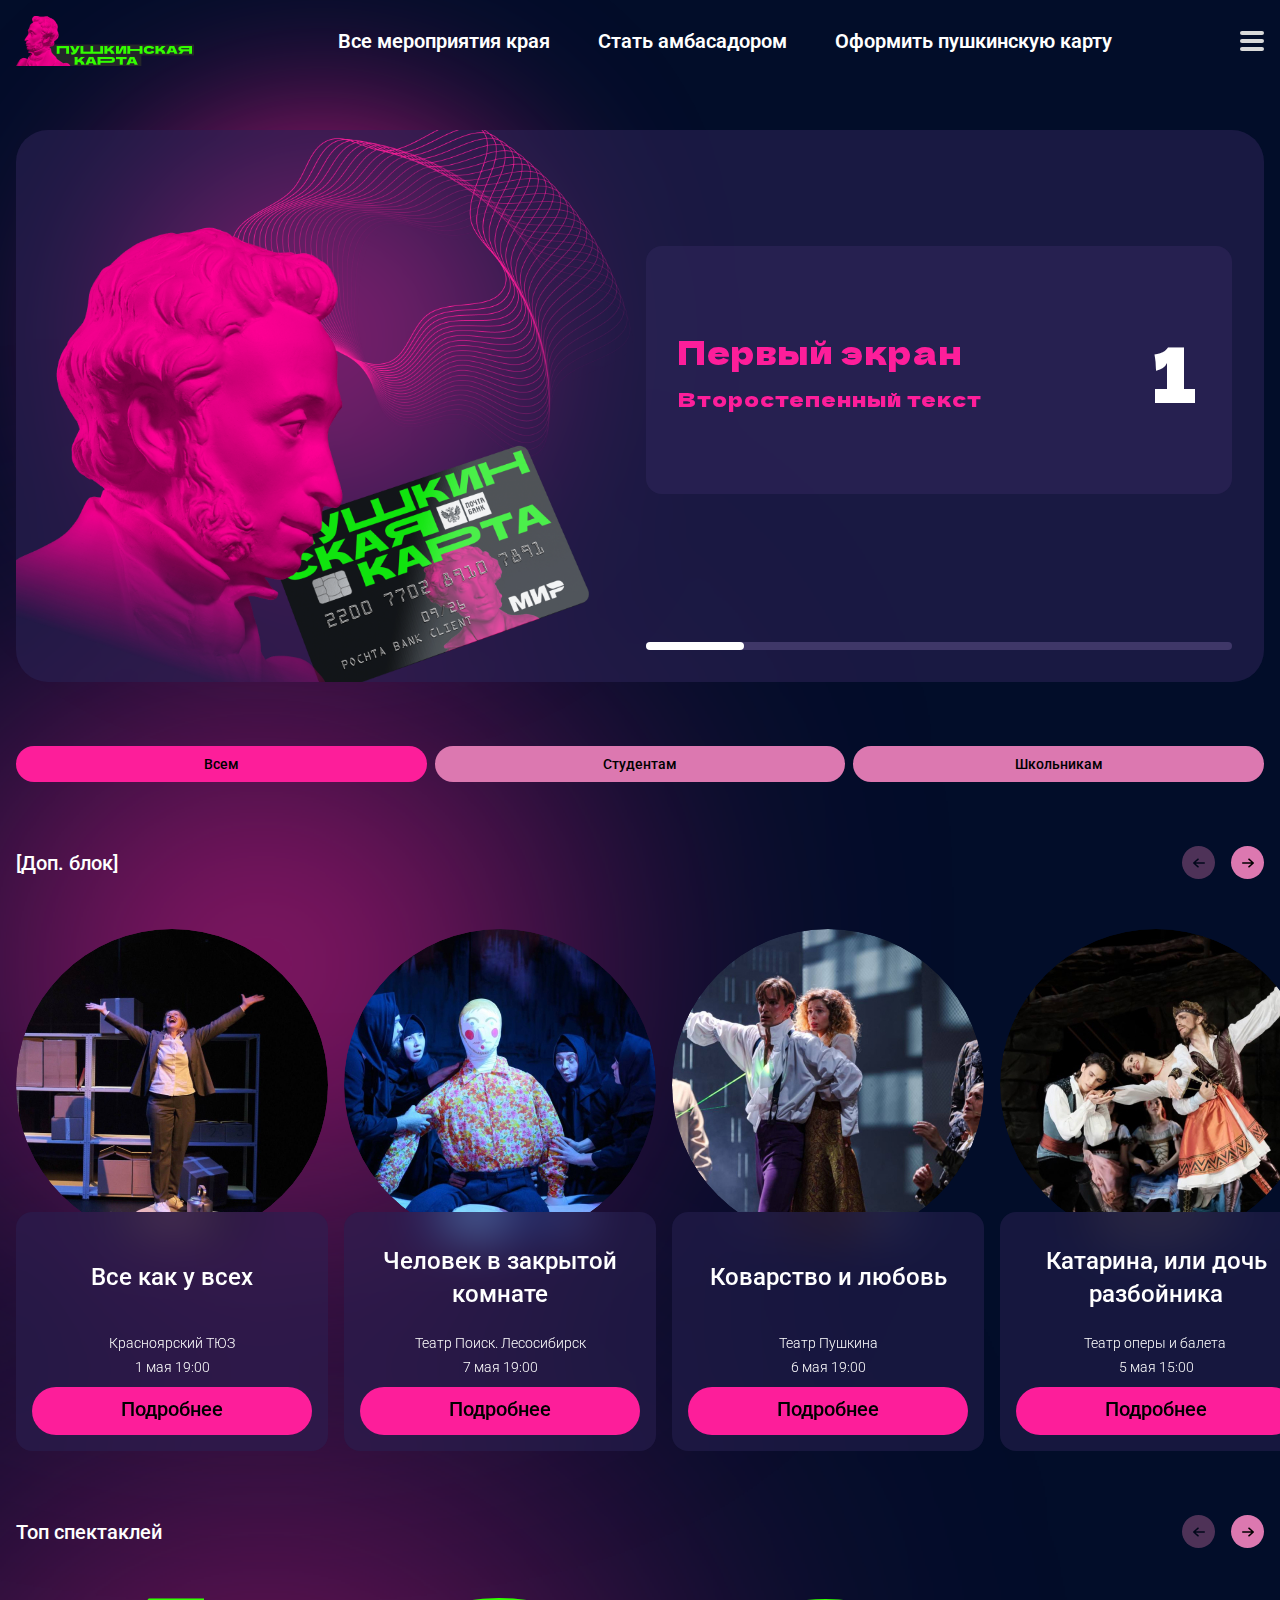
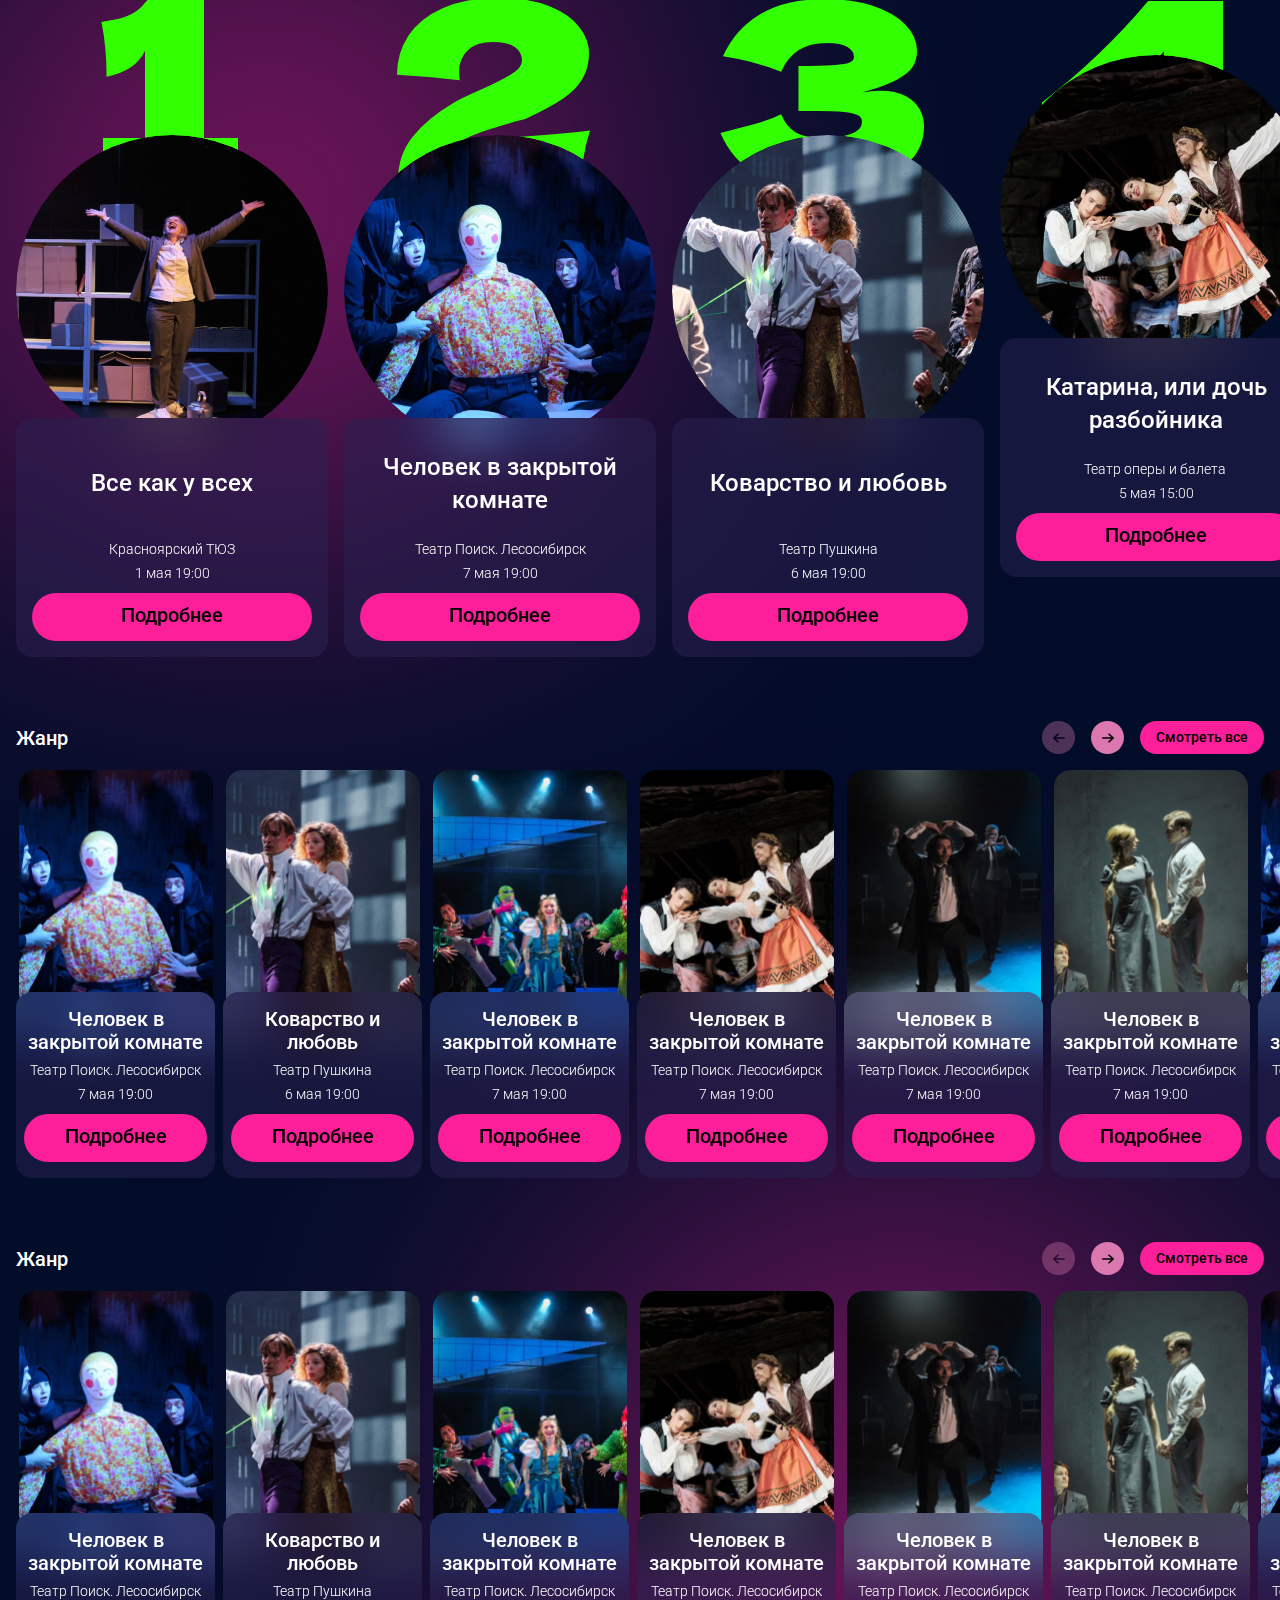
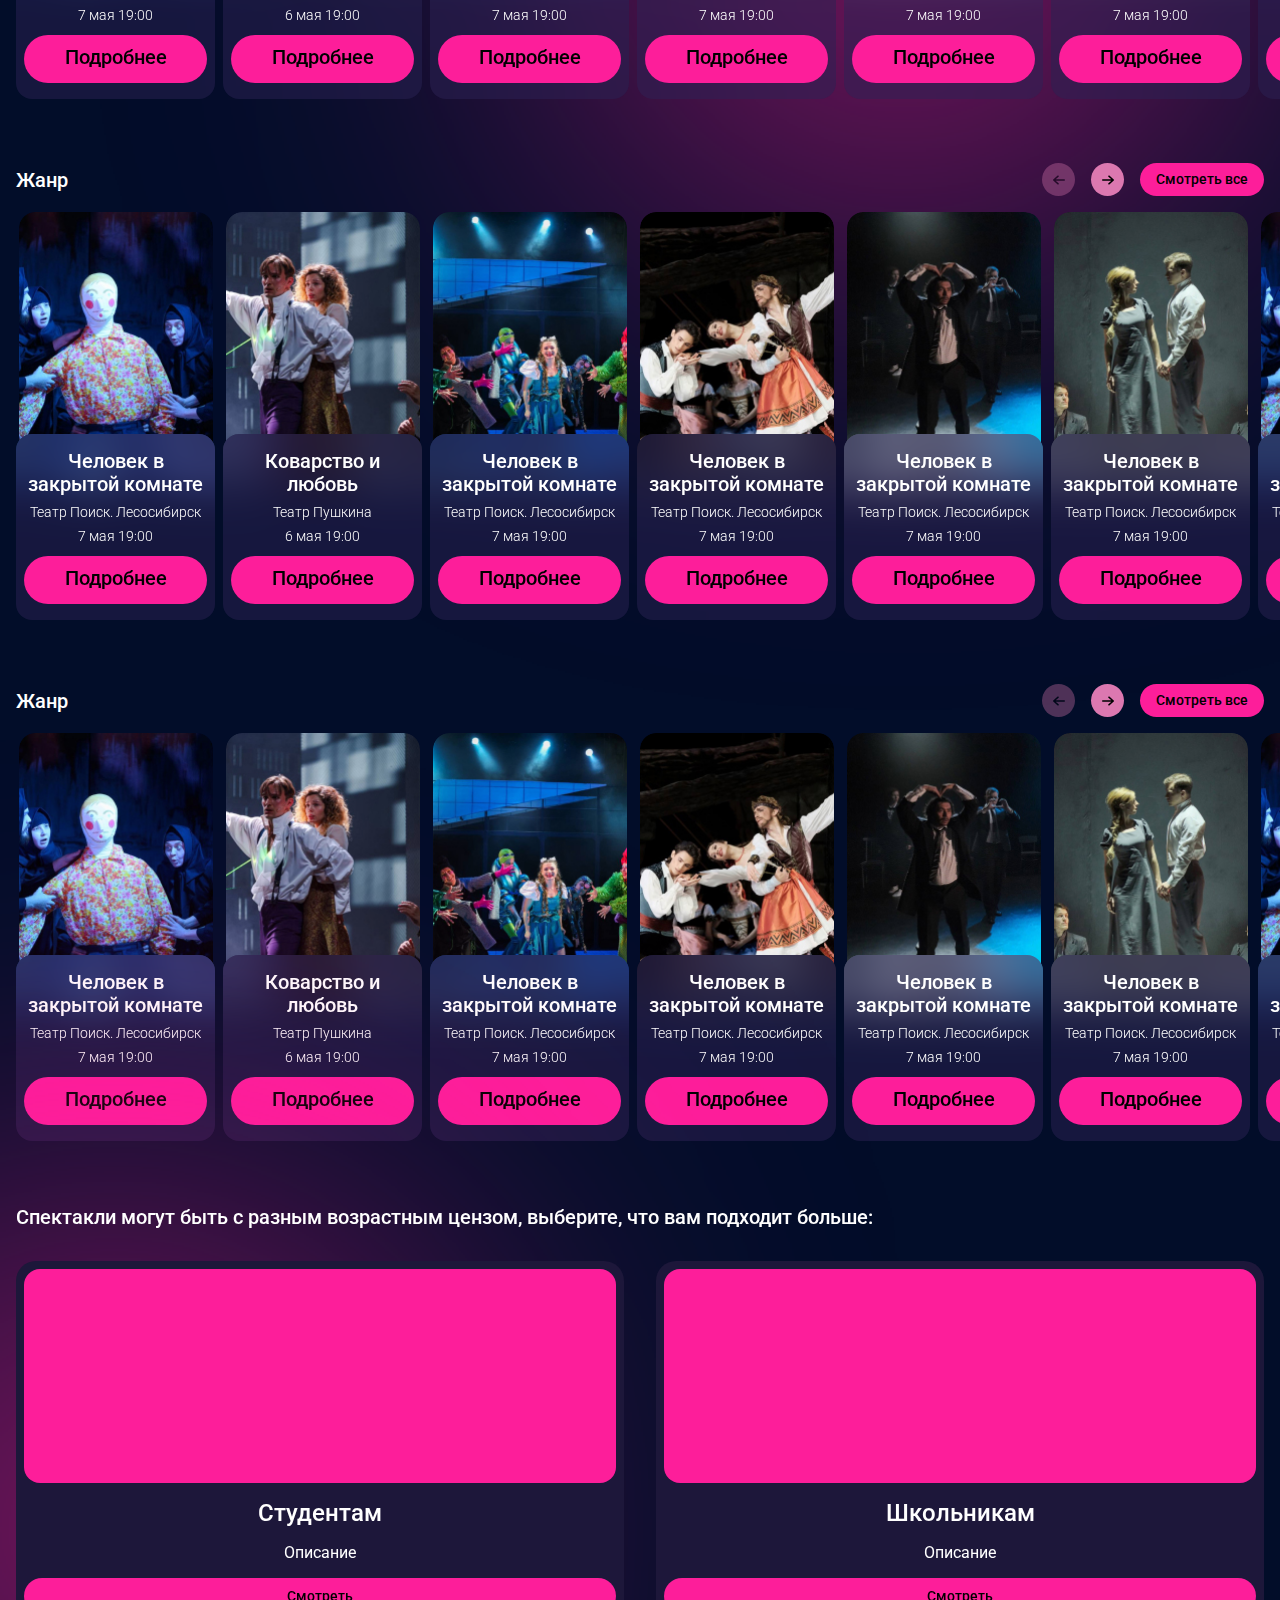
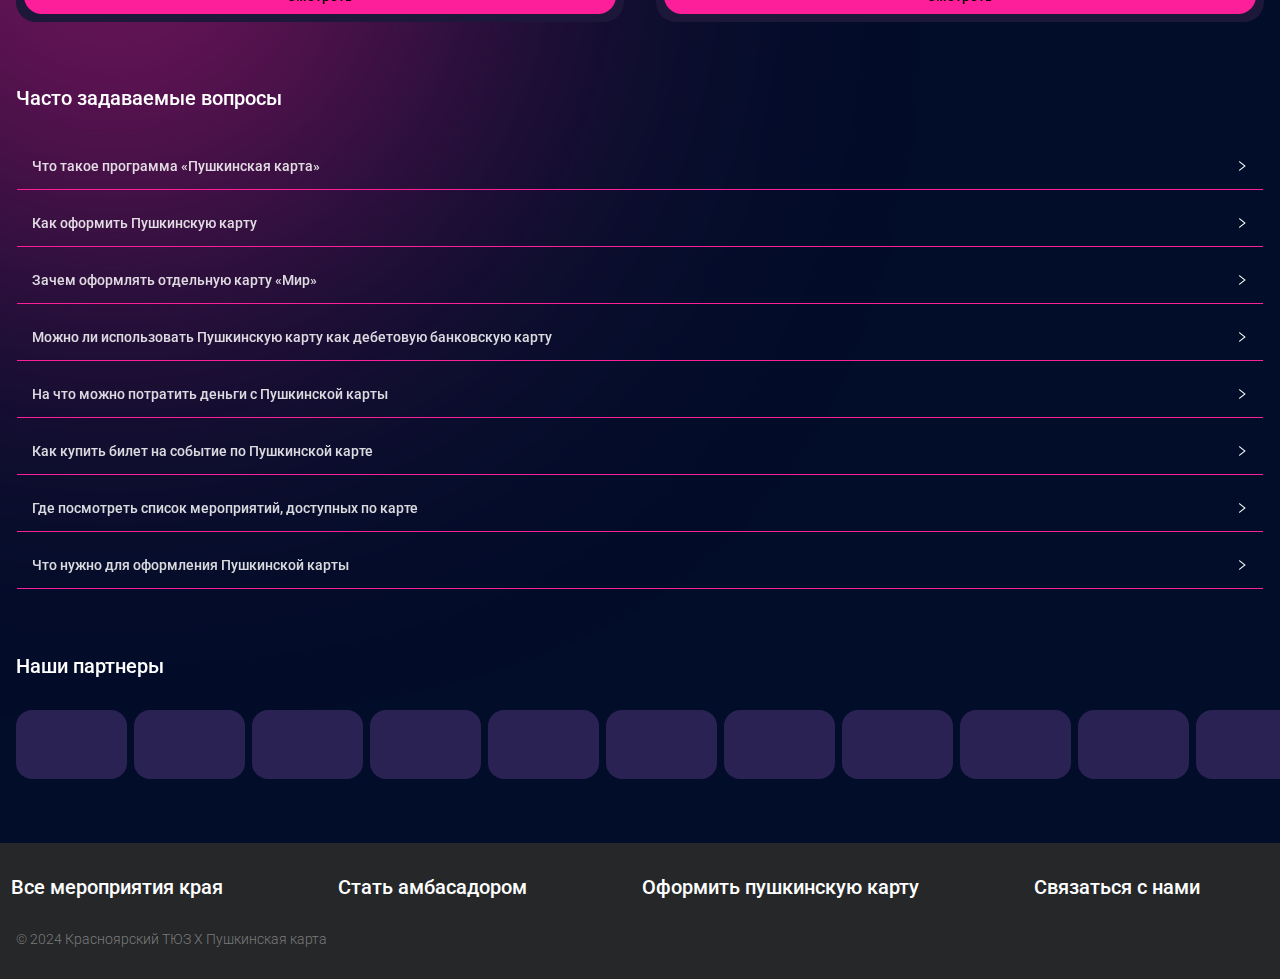
==== index.html @ 1a467452 "Initial commit" ====
<!DOCTYPE html>
<html lang="ru">
	<head>
		<meta http-equiv="Content-Type" content="text/html; charset=utf-8">

		<!-- Adapting the page for mobile devices -->
		<meta name="viewport" content="width=device-width, initial-scale=1, maximum-scale=1">

		<!-- Prohibition of phone number recognition -->
		<meta name="format-detection" content="telephone=no">
		<meta name="SKYPE_TOOLBAR" content ="SKYPE_TOOLBAR_PARSER_COMPATIBLE">

		<!-- Page title -->
		<title>Заголовок страницы</title>

		<!-- Meta description -->
		<meta name="description" content="">

		<!-- Meta Keywords -->
		<meta name="keywords" content="">

		<!-- Changing the color of the mobile browser panel -->
		<meta name="msapplication-TileColor" content="#020D29">
		<meta name="theme-color" content="#020D29">

		<!-- Connecting fonts from Google -->
		<link rel="preconnect" href="https://fonts.googleapis.com">
		<link rel="preconnect" href="https://fonts.gstatic.com" crossorigin>
		<link href="https://fonts.googleapis.com/css2?family=Dela+Gothic+One&family=Roboto:ital,wght@0,100;0,300;0,400;0,500;0,700;0,900;1,100;1,300;1,400;1,500;1,700;1,900&display=swap" rel="stylesheet">

		<!-- Connecting style files -->
		<link rel="stylesheet" href="css/swiper-bundle.min.css" async>
		<link rel="stylesheet" href="css/swiper.css" async>
		<link rel="stylesheet" href="css/fancybox.css" async>
		<link rel="stylesheet" href="css/styles.css" async>

		<link rel="stylesheet" href="css/response_1899.css" media="print, (max-width: 1899px)" async>
		<link rel="stylesheet" href="css/response_1439.css" media="print, (max-width: 1439px)" async>
		<link rel="stylesheet" href="css/response_1279.css" media="print, (max-width: 1279px)" async>
		<link rel="stylesheet" href="css/response_1023.css" media="print, (max-width: 1023px)" async>
		<link rel="stylesheet" href="css/response_767.css" media="print, (max-width: 767px)" async>
	</head>

	<body>
		<div class="wrap">
			<div class="main">
				<header>
					<div class="cont row">
						<div class="logo">
							<img src="images/logo.png" alt="">
						</div>

						<nav class="menu row">
							<button class="close_btn">
								<img src="images/ic_close2.svg" alt="" loading="lazy">
							</button>

							<div class="logo">
								<img src="images/logo.png" alt="">
							</div>

							<div class="menu_item">
								<a href="/" class="btn">Все мероприятия края</a>
							</div>

							<div class="menu_item">
								<a href="/" class="btn">Стать амбасадором</a>
							</div>

							<div class="menu_item">
								<a href="/" class="btn">Оформить пушкинскую карту</a>
							</div>
						</nav>

						<button class="mob_menu_btn">
							<img src="images/ic_menu.svg" alt="" loading="lazy">
						</button>
					</div>
				</header>


				<section class="main_slider block">
					<div class="swiper">
						<div class="swiper-wrapper">
							<div class="swiper-slide">
								<div class="cont">
									<div class="data pink">
										<div class="info">
											<div>
												<div class="title">Первый экран</div>

												<div class="desc">Второстепенный текст</div>
											</div>

											<div class="number">1</div>
										</div>

										<img src="images/main_slider_img1.png" alt="" class="img" loading="lazy">
									</div>
								</div>
							</div>

							<div class="swiper-slide">
								<div class="cont">
									<div class="data green">
										<div class="info">
											<div>
												<div class="title">второй ЭКРАН СЛАЙДЕРА ПРО КАРТУ</div>

												<div class="desc">Второстепенный текст</div>
											</div>

											<div class="number">2</div>
										</div>

										<img src="images/main_slider_img2.png" alt="" class="img" loading="lazy">
									</div>
								</div>
							</div>

							<div class="swiper-slide">
								<div class="cont">
									<div class="data orange">
										<div class="info">
											<div>
												<div class="title">третий ЭКРАН СЛАЙДЕРА ПРО КАРТУ</div>

												<div class="desc">Второстепенный текст</div>
											</div>

											<div class="number">3</div>
										</div>

										<img src="images/main_slider_img3.png" alt="" class="img" loading="lazy">
									</div>
								</div>
							</div>

							<div class="swiper-slide">
								<div class="cont">
									<div class="data yellow">
										<div class="info">
											<div>
												<div class="title">третий ЭКРАН СЛАЙДЕРА ПРО КАРТУ</div>

												<div class="desc">Второстепенный текст</div>
											</div>

											<div class="number">4</div>
										</div>

										<img src="images/main_slider_img4.png" alt="" class="img" loading="lazy">
									</div>
								</div>
							</div>

							<div class="swiper-slide">
								<div class="cont">
									<div class="data pink">
										<div class="info">
											<div>
												<div class="title uppercase">стань амбасадором пушкинской карты</div>

												<div class="link">
													<a href="/">Стать амбасадором</a>
												</div>
											</div>

											<div class="number">5</div>
										</div>

										<img src="images/main_slider_img5.png" alt="" class="img" loading="lazy">
									</div>
								</div>
							</div>

							<div class="swiper-slide">
								<div class="cont">
									<div class="data green">
										<div class="info">
											<div>
												<div class="title">Красноярский ТЮЗ</div>

												<div class="desc">Разработка и поддержка этого сайта</div>
											</div>

											<div class="number">6</div>
										</div>

										<img src="images/main_slider_img6.png" alt="" class="img" loading="lazy">
									</div>
								</div>
							</div>
						</div>

						<div class="swiper-pagination"></div>
					</div>
				</section>


				<section class="tabs_block tabs_container">
					<div class="cont">
						<div class="tabs">
							<button data-content="#tab1" data-level="level1" class="btn active">Всем</button>

							<button data-content="#tab2" data-level="level1" class="btn">Студентам</button>

							<button data-content="#tab3" data-level="level1" class="btn">Школьникам</button>
						</div>


						<div class="tab_content level1 active" id="tab1">
							<div class="performances block">
								<div class="block_head pad_r">
									<div class="title">[Доп. блок]</div>
								</div>

								<div class="swiper">
									<div class="swiper-wrapper">
										<div class="swiper-slide">
											<div class="performance">
												<div class="thumb">
													<img src="images/performance_thumb1.jpg" alt="" loading="lazy">
												</div>

												<div class="info">
													<div class="name">Все как у всех</div>

													<div class="location">Красноярский ТЮЗ</div>

													<div class="date">1 мая 19:00</div>

													<a data-type="ajax" data-src="/performance_modal.html" class="btn modal_btn">Подробнее</a>
												</div>
											</div>
										</div>

										<div class="swiper-slide">
											<div class="performance">
												<div class="thumb">
													<img src="images/performance_thumb2.jpg" alt="" loading="lazy">
												</div>

												<div class="info">
													<div class="name">Человек в закрытой комнате</div>

													<div class="location">Театр Поиск. Лесосибирск</div>

													<div class="date">7 мая 19:00</div>

													<a data-type="ajax" data-src="/performance_modal.html" class="btn modal_btn">Подробнее</a>
												</div>
											</div>
										</div>

										<div class="swiper-slide">
											<div class="performance">
												<div class="thumb">
													<img src="images/performance_thumb3.jpg" alt="" loading="lazy">
												</div>

												<div class="info">
													<div class="name">Коварство и любовь</div>

													<div class="location">Театр Пушкина</div>

													<div class="date">6 мая 19:00</div>

													<a data-type="ajax" data-src="/performance_modal.html" class="btn modal_btn">Подробнее</a>
												</div>
											</div>
										</div>

										<div class="swiper-slide">
											<div class="performance">
												<div class="thumb">
													<img src="images/performance_thumb4.jpg" alt="" loading="lazy">
												</div>

												<div class="info">
													<div class="name">Катарина, или дочь разбойника</div>

													<div class="location">Театр оперы и балета </div>

													<div class="date">5 мая 15:00</div>

													<a data-type="ajax" data-src="/performance_modal.html" class="btn modal_btn">Подробнее</a>
												</div>
											</div>
										</div>

										<div class="swiper-slide">
											<div class="performance">
												<div class="thumb">
													<img src="images/performance_thumb1.jpg" alt="" loading="lazy">
												</div>

												<div class="info">
													<div class="name">Все как у всех</div>

													<div class="location">Красноярский ТЮЗ</div>

													<div class="date">1 мая 19:00</div>

													<a data-type="ajax" data-src="/performance_modal.html" class="btn modal_btn">Подробнее</a>
												</div>
											</div>
										</div>

										<div class="swiper-slide">
											<div class="performance">
												<div class="thumb">
													<img src="images/performance_thumb2.jpg" alt="" loading="lazy">
												</div>

												<div class="info">
													<div class="name">Человек в закрытой комнате</div>

													<div class="location">Театр Поиск. Лесосибирск</div>

													<div class="date">7 мая 19:00</div>

													<a data-type="ajax" data-src="/performance_modal.html" class="btn modal_btn">Подробнее</a>
												</div>
											</div>
										</div>

										<div class="swiper-slide">
											<div class="performance">
												<div class="thumb">
													<img src="images/performance_thumb3.jpg" alt="" loading="lazy">
												</div>

												<div class="info">
													<div class="name">Коварство и любовь</div>

													<div class="location">Театр Пушкина</div>

													<div class="date">6 мая 19:00</div>

													<a data-type="ajax" data-src="/performance_modal.html" class="btn modal_btn">Подробнее</a>
												</div>
											</div>
										</div>

										<div class="swiper-slide">
											<div class="performance">
												<div class="thumb">
													<img src="images/performance_thumb4.jpg" alt="" loading="lazy">
												</div>

												<div class="info">
													<div class="name">Катарина, или дочь разбойника</div>

													<div class="location">Театр оперы и балета </div>

													<div class="date">5 мая 15:00</div>

													<a data-type="ajax" data-src="/performance_modal.html" class="btn modal_btn">Подробнее</a>
												</div>
											</div>
										</div>
									</div>

									<div class="swiper-button-prev">
										<img src="images/ic_arrow_hor.svg" alt="">
									</div>

									<div class="swiper-button-next">
										<img src="images/ic_arrow_hor.svg" alt="">
									</div>
								</div>
							</div>


							<div class="performances block">
								<div class="block_head pad_r">
									<div class="title">Топ спектаклей</div>
								</div>

								<div class="swiper">
									<div class="swiper-wrapper">
										<div class="swiper-slide">
											<div class="performance">
												<div class="number">1</div>

												<div class="thumb">
													<img src="images/performance_thumb1.jpg" alt="" loading="lazy">
												</div>

												<div class="info">
													<div class="name">Все как у всех</div>

													<div class="location">Красноярский ТЮЗ</div>

													<div class="date">1 мая 19:00</div>

													<a data-type="ajax" data-src="/performance_modal.html" class="btn modal_btn">Подробнее</a>
												</div>
											</div>
										</div>

										<div class="swiper-slide">
											<div class="performance">
												<div class="number">2</div>

												<div class="thumb">
													<img src="images/performance_thumb2.jpg" alt="" loading="lazy">
												</div>

												<div class="info">
													<div class="name">Человек в закрытой комнате</div>

													<div class="location">Театр Поиск. Лесосибирск</div>

													<div class="date">7 мая 19:00</div>

													<a data-type="ajax" data-src="/performance_modal.html" class="btn modal_btn">Подробнее</a>
												</div>
											</div>
										</div>

										<div class="swiper-slide">
											<div class="performance">
												<div class="number">3</div>

												<div class="thumb">
													<img src="images/performance_thumb3.jpg" alt="" loading="lazy">
												</div>

												<div class="info">
													<div class="name">Коварство и любовь</div>

													<div class="location">Театр Пушкина</div>

													<div class="date">6 мая 19:00</div>

													<a data-type="ajax" data-src="/performance_modal.html" class="btn modal_btn">Подробнее</a>
												</div>
											</div>
										</div>

										<div class="swiper-slide">
											<div class="performance">
												<div class="number">4</div>

												<div class="thumb">
													<img src="images/performance_thumb4.jpg" alt="" loading="lazy">
												</div>

												<div class="info">
													<div class="name">Катарина, или дочь разбойника</div>

													<div class="location">Театр оперы и балета </div>

													<div class="date">5 мая 15:00</div>

													<a data-type="ajax" data-src="/performance_modal.html" class="btn modal_btn">Подробнее</a>
												</div>
											</div>
										</div>

										<div class="swiper-slide">
											<div class="performance">
												<div class="number">5</div>

												<div class="thumb">
													<img src="images/performance_thumb1.jpg" alt="" loading="lazy">
												</div>

												<div class="info">
													<div class="name">Все как у всех</div>

													<div class="location">Красноярский ТЮЗ</div>

													<div class="date">1 мая 19:00</div>

													<a data-type="ajax" data-src="/performance_modal.html" class="btn modal_btn">Подробнее</a>
												</div>
											</div>
										</div>

										<div class="swiper-slide">
											<div class="performance">
												<div class="number">6</div>

												<div class="thumb">
													<img src="images/performance_thumb2.jpg" alt="" loading="lazy">
												</div>

												<div class="info">
													<div class="name">Человек в закрытой комнате</div>

													<div class="location">Театр Поиск. Лесосибирск</div>

													<div class="date">7 мая 19:00</div>

													<a data-type="ajax" data-src="/performance_modal.html" class="btn modal_btn">Подробнее</a>
												</div>
											</div>
										</div>

										<div class="swiper-slide">
											<div class="performance">
												<div class="number">7</div>

												<div class="thumb">
													<img src="images/performance_thumb3.jpg" alt="" loading="lazy">
												</div>

												<div class="info">
													<div class="name">Коварство и любовь</div>

													<div class="location">Театр Пушкина</div>

													<div class="date">6 мая 19:00</div>

													<a data-type="ajax" data-src="/performance_modal.html" class="btn modal_btn">Подробнее</a>
												</div>
											</div>
										</div>

										<div class="swiper-slide">
											<div class="performance">
												<div class="number">8</div>

												<div class="thumb">
													<img src="images/performance_thumb4.jpg" alt="" loading="lazy">
												</div>

												<div class="info">
													<div class="name">Катарина, или дочь разбойника</div>

													<div class="location">Театр оперы и балета</div>

													<div class="date">5 мая 15:00</div>

													<a data-type="ajax" data-src="/performance_modal.html" class="btn modal_btn">Подробнее</a>
												</div>
											</div>
										</div>
									</div>

									<div class="swiper-button-prev">
										<img src="images/ic_arrow_hor.svg" alt="">
									</div>

									<div class="swiper-button-next">
										<img src="images/ic_arrow_hor.svg" alt="">
									</div>
								</div>
							</div>


							<div class="genre block">
								<div class="block_head">
									<div class="title">Жанр</div>

									<div class="all_link">
										<a href="/">Смотреть все</a>
									</div>
								</div>

								<div class="swiper">
									<div class="swiper-wrapper">
										<div class="swiper-slide">
											<div class="item">
												<div class="thumb">
													<img src="images/genre_thumb1.jpg" alt="" loading="lazy">
												</div>

												<div class="info">
													<div class="name">Человек в закрытой комнате</div>

													<div class="location">Театр Поиск. Лесосибирск</div>

													<div class="date">7 мая 19:00</div>

													<a data-type="ajax" data-src="/performance_modal.html" class="btn modal_btn">Подробнее</a>
												</div>
											</div>
										</div>

										<div class="swiper-slide">
											<div class="item">
												<div class="thumb">
													<img src="images/genre_thumb2.jpg" alt="" loading="lazy">
												</div>

												<div class="info">
													<div class="name">Коварство и любовь</div>

													<div class="location">Театр Пушкина</div>

													<div class="date">6 мая 19:00</div>

													<a data-type="ajax" data-src="/performance_modal.html" class="btn modal_btn">Подробнее</a>
												</div>
											</div>
										</div>

										<div class="swiper-slide">
											<div class="item">
												<div class="thumb">
													<img src="images/genre_thumb3.jpg" alt="" loading="lazy">
												</div>

												<div class="info">
													<div class="name">Человек в закрытой комнате</div>

													<div class="location">Театр Поиск. Лесосибирск</div>

													<div class="date">7 мая 19:00</div>

													<a data-type="ajax" data-src="/performance_modal.html" class="btn modal_btn">Подробнее</a>
												</div>
											</div>
										</div>

										<div class="swiper-slide">
											<div class="item">
												<div class="thumb">
													<img src="images/genre_thumb4.jpg" alt="" loading="lazy">
												</div>

												<div class="info">
													<div class="name">Человек в закрытой комнате</div>

													<div class="location">Театр Поиск. Лесосибирск</div>

													<div class="date">7 мая 19:00</div>

													<a data-type="ajax" data-src="/performance_modal.html" class="btn modal_btn">Подробнее</a>
												</div>
											</div>
										</div>

										<div class="swiper-slide">
											<div class="item">
												<div class="thumb">
													<img src="images/genre_thumb5.jpg" alt="" loading="lazy">
												</div>

												<div class="info">
													<div class="name">Человек в закрытой комнате</div>

													<div class="location">Театр Поиск. Лесосибирск</div>

													<div class="date">7 мая 19:00</div>

													<a data-type="ajax" data-src="/performance_modal.html" class="btn modal_btn">Подробнее</a>
												</div>
											</div>
										</div>

										<div class="swiper-slide">
											<div class="item">
												<div class="thumb">
													<img src="images/genre_thumb6.jpg" alt="" loading="lazy">
												</div>

												<div class="info">
													<div class="name">Человек в закрытой комнате</div>

													<div class="location">Театр Поиск. Лесосибирск</div>

													<div class="date">7 мая 19:00</div>

													<a data-type="ajax" data-src="/performance_modal.html" class="btn modal_btn">Подробнее</a>
												</div>
											</div>
										</div>

										<div class="swiper-slide">
											<div class="item">
												<div class="thumb">
													<img src="images/genre_thumb1.jpg" alt="" loading="lazy">
												</div>

												<div class="info">
													<div class="name">Человек в закрытой комнате</div>

													<div class="location">Театр Поиск. Лесосибирск</div>

													<div class="date">7 мая 19:00</div>

													<a data-type="ajax" data-src="/performance_modal.html" class="btn modal_btn">Подробнее</a>
												</div>
											</div>
										</div>

										<div class="swiper-slide">
											<div class="item">
												<div class="thumb">
													<img src="images/genre_thumb2.jpg" alt="" loading="lazy">
												</div>

												<div class="info">
													<div class="name">Коварство и любовь</div>

													<div class="location">Театр Пушкина</div>

													<div class="date">6 мая 19:00</div>

													<a data-type="ajax" data-src="/performance_modal.html" class="btn modal_btn">Подробнее</a>
												</div>
											</div>
										</div>

										<div class="swiper-slide">
											<div class="item">
												<div class="thumb">
													<img src="images/genre_thumb3.jpg" alt="" loading="lazy">
												</div>

												<div class="info">
													<div class="name">Человек в закрытой комнате</div>

													<div class="location">Театр Поиск. Лесосибирск</div>

													<div class="date">7 мая 19:00</div>

													<a data-type="ajax" data-src="/performance_modal.html" class="btn modal_btn">Подробнее</a>
												</div>
											</div>
										</div>

										<div class="swiper-slide">
											<div class="item">
												<div class="thumb">
													<img src="images/genre_thumb4.jpg" alt="" loading="lazy">
												</div>

												<div class="info">
													<div class="name">Человек в закрытой комнате</div>

													<div class="location">Театр Поиск. Лесосибирск</div>

													<div class="date">7 мая 19:00</div>

													<a data-type="ajax" data-src="/performance_modal.html" class="btn modal_btn">Подробнее</a>
												</div>
											</div>
										</div>

										<div class="swiper-slide">
											<div class="item">
												<div class="thumb">
													<img src="images/genre_thumb5.jpg" alt="" loading="lazy">
												</div>

												<div class="info">
													<div class="name">Человек в закрытой комнате</div>

													<div class="location">Театр Поиск. Лесосибирск</div>

													<div class="date">7 мая 19:00</div>

													<a data-type="ajax" data-src="/performance_modal.html" class="btn modal_btn">Подробнее</a>
												</div>
											</div>
										</div>

										<div class="swiper-slide">
											<div class="item">
												<div class="thumb">
													<img src="images/genre_thumb6.jpg" alt="" loading="lazy">
												</div>

												<div class="info">
													<div class="name">Человек в закрытой комнате</div>

													<div class="location">Театр Поиск. Лесосибирск</div>

													<div class="date">7 мая 19:00</div>

													<a data-type="ajax" data-src="/performance_modal.html" class="btn modal_btn">Подробнее</a>
												</div>
											</div>
										</div>

										<div class="swiper-slide">
											<div class="all_link">
												<a href="/">
													<div class="icon">
														<img src="images/ic_arrow_hor2.svg" alt="">
													</div>

													<span>Показать все</span>
												</a>
											</div>
										</div>
									</div>

									<div class="swiper-button-prev">
										<img src="images/ic_arrow_hor.svg" alt="">
									</div>

									<div class="swiper-button-next">
										<img src="images/ic_arrow_hor.svg" alt="">
									</div>
								</div>
							</div>


							<div class="genre block">
								<div class="block_head">
									<div class="title">Жанр</div>

									<div class="all_link">
										<a href="/">Смотреть все</a>
									</div>
								</div>

								<div class="swiper">
									<div class="swiper-wrapper">
										<div class="swiper-slide">
											<div class="item">
												<div class="thumb">
													<img src="images/genre_thumb1.jpg" alt="" loading="lazy">
												</div>

												<div class="info">
													<div class="name">Человек в закрытой комнате</div>

													<div class="location">Театр Поиск. Лесосибирск</div>

													<div class="date">7 мая 19:00</div>

													<a data-type="ajax" data-src="/performance_modal.html" class="btn modal_btn">Подробнее</a>
												</div>
											</div>
										</div>

										<div class="swiper-slide">
											<div class="item">
												<div class="thumb">
													<img src="images/genre_thumb2.jpg" alt="" loading="lazy">
												</div>

												<div class="info">
													<div class="name">Коварство и любовь</div>

													<div class="location">Театр Пушкина</div>

													<div class="date">6 мая 19:00</div>

													<a data-type="ajax" data-src="/performance_modal.html" class="btn modal_btn">Подробнее</a>
												</div>
											</div>
										</div>

										<div class="swiper-slide">
											<div class="item">
												<div class="thumb">
													<img src="images/genre_thumb3.jpg" alt="" loading="lazy">
												</div>

												<div class="info">
													<div class="name">Человек в закрытой комнате</div>

													<div class="location">Театр Поиск. Лесосибирск</div>

													<div class="date">7 мая 19:00</div>

													<a data-type="ajax" data-src="/performance_modal.html" class="btn modal_btn">Подробнее</a>
												</div>
											</div>
										</div>

										<div class="swiper-slide">
											<div class="item">
												<div class="thumb">
													<img src="images/genre_thumb4.jpg" alt="" loading="lazy">
												</div>

												<div class="info">
													<div class="name">Человек в закрытой комнате</div>

													<div class="location">Театр Поиск. Лесосибирск</div>

													<div class="date">7 мая 19:00</div>

													<a data-type="ajax" data-src="/performance_modal.html" class="btn modal_btn">Подробнее</a>
												</div>
											</div>
										</div>

										<div class="swiper-slide">
											<div class="item">
												<div class="thumb">
													<img src="images/genre_thumb5.jpg" alt="" loading="lazy">
												</div>

												<div class="info">
													<div class="name">Человек в закрытой комнате</div>

													<div class="location">Театр Поиск. Лесосибирск</div>

													<div class="date">7 мая 19:00</div>

													<a data-type="ajax" data-src="/performance_modal.html" class="btn modal_btn">Подробнее</a>
												</div>
											</div>
										</div>

										<div class="swiper-slide">
											<div class="item">
												<div class="thumb">
													<img src="images/genre_thumb6.jpg" alt="" loading="lazy">
												</div>

												<div class="info">
													<div class="name">Человек в закрытой комнате</div>

													<div class="location">Театр Поиск. Лесосибирск</div>

													<div class="date">7 мая 19:00</div>

													<a data-type="ajax" data-src="/performance_modal.html" class="btn modal_btn">Подробнее</a>
												</div>
											</div>
										</div>

										<div class="swiper-slide">
											<div class="item">
												<div class="thumb">
													<img src="images/genre_thumb1.jpg" alt="" loading="lazy">
												</div>

												<div class="info">
													<div class="name">Человек в закрытой комнате</div>

													<div class="location">Театр Поиск. Лесосибирск</div>

													<div class="date">7 мая 19:00</div>

													<a data-type="ajax" data-src="/performance_modal.html" class="btn modal_btn">Подробнее</a>
												</div>
											</div>
										</div>

										<div class="swiper-slide">
											<div class="item">
												<div class="thumb">
													<img src="images/genre_thumb2.jpg" alt="" loading="lazy">
												</div>

												<div class="info">
													<div class="name">Коварство и любовь</div>

													<div class="location">Театр Пушкина</div>

													<div class="date">6 мая 19:00</div>

													<a data-type="ajax" data-src="/performance_modal.html" class="btn modal_btn">Подробнее</a>
												</div>
											</div>
										</div>

										<div class="swiper-slide">
											<div class="item">
												<div class="thumb">
													<img src="images/genre_thumb3.jpg" alt="" loading="lazy">
												</div>

												<div class="info">
													<div class="name">Человек в закрытой комнате</div>

													<div class="location">Театр Поиск. Лесосибирск</div>

													<div class="date">7 мая 19:00</div>

													<a data-type="ajax" data-src="/performance_modal.html" class="btn modal_btn">Подробнее</a>
												</div>
											</div>
										</div>

										<div class="swiper-slide">
											<div class="item">
												<div class="thumb">
													<img src="images/genre_thumb4.jpg" alt="" loading="lazy">
												</div>

												<div class="info">
													<div class="name">Человек в закрытой комнате</div>

													<div class="location">Театр Поиск. Лесосибирск</div>

													<div class="date">7 мая 19:00</div>

													<a data-type="ajax" data-src="/performance_modal.html" class="btn modal_btn">Подробнее</a>
												</div>
											</div>
										</div>

										<div class="swiper-slide">
											<div class="item">
												<div class="thumb">
													<img src="images/genre_thumb5.jpg" alt="" loading="lazy">
												</div>

												<div class="info">
													<div class="name">Человек в закрытой комнате</div>

													<div class="location">Театр Поиск. Лесосибирск</div>

													<div class="date">7 мая 19:00</div>

													<a data-type="ajax" data-src="/performance_modal.html" class="btn modal_btn">Подробнее</a>
												</div>
											</div>
										</div>

										<div class="swiper-slide">
											<div class="item">
												<div class="thumb">
													<img src="images/genre_thumb6.jpg" alt="" loading="lazy">
												</div>

												<div class="info">
													<div class="name">Человек в закрытой комнате</div>

													<div class="location">Театр Поиск. Лесосибирск</div>

													<div class="date">7 мая 19:00</div>

													<a data-type="ajax" data-src="/performance_modal.html" class="btn modal_btn">Подробнее</a>
												</div>
											</div>
										</div>

										<div class="swiper-slide">
											<div class="all_link">
												<a href="/">
													<div class="icon">
														<img src="images/ic_arrow_hor2.svg" alt="">
													</div>

													<span>Показать все</span>
												</a>
											</div>
										</div>
									</div>

									<div class="swiper-button-prev">
										<img src="images/ic_arrow_hor.svg" alt="">
									</div>

									<div class="swiper-button-next">
										<img src="images/ic_arrow_hor.svg" alt="">
									</div>
								</div>
							</div>


							<div class="genre block">
								<div class="block_head">
									<div class="title">Жанр</div>

									<div class="all_link">
										<a href="/">Смотреть все</a>
									</div>
								</div>

								<div class="swiper">
									<div class="swiper-wrapper">
										<div class="swiper-slide">
											<div class="item">
												<div class="thumb">
													<img src="images/genre_thumb1.jpg" alt="" loading="lazy">
												</div>

												<div class="info">
													<div class="name">Человек в закрытой комнате</div>

													<div class="location">Театр Поиск. Лесосибирск</div>

													<div class="date">7 мая 19:00</div>

													<a data-type="ajax" data-src="/performance_modal.html" class="btn modal_btn">Подробнее</a>
												</div>
											</div>
										</div>

										<div class="swiper-slide">
											<div class="item">
												<div class="thumb">
													<img src="images/genre_thumb2.jpg" alt="" loading="lazy">
												</div>

												<div class="info">
													<div class="name">Коварство и любовь</div>

													<div class="location">Театр Пушкина</div>

													<div class="date">6 мая 19:00</div>

													<a data-type="ajax" data-src="/performance_modal.html" class="btn modal_btn">Подробнее</a>
												</div>
											</div>
										</div>

										<div class="swiper-slide">
											<div class="item">
												<div class="thumb">
													<img src="images/genre_thumb3.jpg" alt="" loading="lazy">
												</div>

												<div class="info">
													<div class="name">Человек в закрытой комнате</div>

													<div class="location">Театр Поиск. Лесосибирск</div>

													<div class="date">7 мая 19:00</div>

													<a data-type="ajax" data-src="/performance_modal.html" class="btn modal_btn">Подробнее</a>
												</div>
											</div>
										</div>

										<div class="swiper-slide">
											<div class="item">
												<div class="thumb">
													<img src="images/genre_thumb4.jpg" alt="" loading="lazy">
												</div>

												<div class="info">
													<div class="name">Человек в закрытой комнате</div>

													<div class="location">Театр Поиск. Лесосибирск</div>

													<div class="date">7 мая 19:00</div>

													<a data-type="ajax" data-src="/performance_modal.html" class="btn modal_btn">Подробнее</a>
												</div>
											</div>
										</div>

										<div class="swiper-slide">
											<div class="item">
												<div class="thumb">
													<img src="images/genre_thumb5.jpg" alt="" loading="lazy">
												</div>

												<div class="info">
													<div class="name">Человек в закрытой комнате</div>

													<div class="location">Театр Поиск. Лесосибирск</div>

													<div class="date">7 мая 19:00</div>

													<a data-type="ajax" data-src="/performance_modal.html" class="btn modal_btn">Подробнее</a>
												</div>
											</div>
										</div>

										<div class="swiper-slide">
											<div class="item">
												<div class="thumb">
													<img src="images/genre_thumb6.jpg" alt="" loading="lazy">
												</div>

												<div class="info">
													<div class="name">Человек в закрытой комнате</div>

													<div class="location">Театр Поиск. Лесосибирск</div>

													<div class="date">7 мая 19:00</div>

													<a data-type="ajax" data-src="/performance_modal.html" class="btn modal_btn">Подробнее</a>
												</div>
											</div>
										</div>

										<div class="swiper-slide">
											<div class="item">
												<div class="thumb">
													<img src="images/genre_thumb1.jpg" alt="" loading="lazy">
												</div>

												<div class="info">
													<div class="name">Человек в закрытой комнате</div>

													<div class="location">Театр Поиск. Лесосибирск</div>

													<div class="date">7 мая 19:00</div>

													<a data-type="ajax" data-src="/performance_modal.html" class="btn modal_btn">Подробнее</a>
												</div>
											</div>
										</div>

										<div class="swiper-slide">
											<div class="item">
												<div class="thumb">
													<img src="images/genre_thumb2.jpg" alt="" loading="lazy">
												</div>

												<div class="info">
													<div class="name">Коварство и любовь</div>

													<div class="location">Театр Пушкина</div>

													<div class="date">6 мая 19:00</div>

													<a data-type="ajax" data-src="/performance_modal.html" class="btn modal_btn">Подробнее</a>
												</div>
											</div>
										</div>

										<div class="swiper-slide">
											<div class="item">
												<div class="thumb">
													<img src="images/genre_thumb3.jpg" alt="" loading="lazy">
												</div>

												<div class="info">
													<div class="name">Человек в закрытой комнате</div>

													<div class="location">Театр Поиск. Лесосибирск</div>

													<div class="date">7 мая 19:00</div>

													<a data-type="ajax" data-src="/performance_modal.html" class="btn modal_btn">Подробнее</a>
												</div>
											</div>
										</div>

										<div class="swiper-slide">
											<div class="item">
												<div class="thumb">
													<img src="images/genre_thumb4.jpg" alt="" loading="lazy">
												</div>

												<div class="info">
													<div class="name">Человек в закрытой комнате</div>

													<div class="location">Театр Поиск. Лесосибирск</div>

													<div class="date">7 мая 19:00</div>

													<a data-type="ajax" data-src="/performance_modal.html" class="btn modal_btn">Подробнее</a>
												</div>
											</div>
										</div>

										<div class="swiper-slide">
											<div class="item">
												<div class="thumb">
													<img src="images/genre_thumb5.jpg" alt="" loading="lazy">
												</div>

												<div class="info">
													<div class="name">Человек в закрытой комнате</div>

													<div class="location">Театр Поиск. Лесосибирск</div>

													<div class="date">7 мая 19:00</div>

													<a data-type="ajax" data-src="/performance_modal.html" class="btn modal_btn">Подробнее</a>
												</div>
											</div>
										</div>

										<div class="swiper-slide">
											<div class="item">
												<div class="thumb">
													<img src="images/genre_thumb6.jpg" alt="" loading="lazy">
												</div>

												<div class="info">
													<div class="name">Человек в закрытой комнате</div>

													<div class="location">Театр Поиск. Лесосибирск</div>

													<div class="date">7 мая 19:00</div>

													<a data-type="ajax" data-src="/performance_modal.html" class="btn modal_btn">Подробнее</a>
												</div>
											</div>
										</div>

										<div class="swiper-slide">
											<div class="all_link">
												<a href="/">
													<div class="icon">
														<img src="images/ic_arrow_hor2.svg" alt="">
													</div>

													<span>Показать все</span>
												</a>
											</div>
										</div>
									</div>

									<div class="swiper-button-prev">
										<img src="images/ic_arrow_hor.svg" alt="">
									</div>

									<div class="swiper-button-next">
										<img src="images/ic_arrow_hor.svg" alt="">
									</div>
								</div>
							</div>


							<div class="genre block">
								<div class="block_head">
									<div class="title">Жанр</div>

									<div class="all_link">
										<a href="/">Смотреть все</a>
									</div>
								</div>

								<div class="swiper">
									<div class="swiper-wrapper">
										<div class="swiper-slide">
											<div class="item">
												<div class="thumb">
													<img src="images/genre_thumb1.jpg" alt="" loading="lazy">
												</div>

												<div class="info">
													<div class="name">Человек в закрытой комнате</div>

													<div class="location">Театр Поиск. Лесосибирск</div>

													<div class="date">7 мая 19:00</div>

													<a data-type="ajax" data-src="/performance_modal.html" class="btn modal_btn">Подробнее</a>
												</div>
											</div>
										</div>

										<div class="swiper-slide">
											<div class="item">
												<div class="thumb">
													<img src="images/genre_thumb2.jpg" alt="" loading="lazy">
												</div>

												<div class="info">
													<div class="name">Коварство и любовь</div>

													<div class="location">Театр Пушкина</div>

													<div class="date">6 мая 19:00</div>

													<a data-type="ajax" data-src="/performance_modal.html" class="btn modal_btn">Подробнее</a>
												</div>
											</div>
										</div>

										<div class="swiper-slide">
											<div class="item">
												<div class="thumb">
													<img src="images/genre_thumb3.jpg" alt="" loading="lazy">
												</div>

												<div class="info">
													<div class="name">Человек в закрытой комнате</div>

													<div class="location">Театр Поиск. Лесосибирск</div>

													<div class="date">7 мая 19:00</div>

													<a data-type="ajax" data-src="/performance_modal.html" class="btn modal_btn">Подробнее</a>
												</div>
											</div>
										</div>

										<div class="swiper-slide">
											<div class="item">
												<div class="thumb">
													<img src="images/genre_thumb4.jpg" alt="" loading="lazy">
												</div>

												<div class="info">
													<div class="name">Человек в закрытой комнате</div>

													<div class="location">Театр Поиск. Лесосибирск</div>

													<div class="date">7 мая 19:00</div>

													<a data-type="ajax" data-src="/performance_modal.html" class="btn modal_btn">Подробнее</a>
												</div>
											</div>
										</div>

										<div class="swiper-slide">
											<div class="item">
												<div class="thumb">
													<img src="images/genre_thumb5.jpg" alt="" loading="lazy">
												</div>

												<div class="info">
													<div class="name">Человек в закрытой комнате</div>

													<div class="location">Театр Поиск. Лесосибирск</div>

													<div class="date">7 мая 19:00</div>

													<a data-type="ajax" data-src="/performance_modal.html" class="btn modal_btn">Подробнее</a>
												</div>
											</div>
										</div>

										<div class="swiper-slide">
											<div class="item">
												<div class="thumb">
													<img src="images/genre_thumb6.jpg" alt="" loading="lazy">
												</div>

												<div class="info">
													<div class="name">Человек в закрытой комнате</div>

													<div class="location">Театр Поиск. Лесосибирск</div>

													<div class="date">7 мая 19:00</div>

													<a data-type="ajax" data-src="/performance_modal.html" class="btn modal_btn">Подробнее</a>
												</div>
											</div>
										</div>

										<div class="swiper-slide">
											<div class="item">
												<div class="thumb">
													<img src="images/genre_thumb1.jpg" alt="" loading="lazy">
												</div>

												<div class="info">
													<div class="name">Человек в закрытой комнате</div>

													<div class="location">Театр Поиск. Лесосибирск</div>

													<div class="date">7 мая 19:00</div>

													<a data-type="ajax" data-src="/performance_modal.html" class="btn modal_btn">Подробнее</a>
												</div>
											</div>
										</div>

										<div class="swiper-slide">
											<div class="item">
												<div class="thumb">
													<img src="images/genre_thumb2.jpg" alt="" loading="lazy">
												</div>

												<div class="info">
													<div class="name">Коварство и любовь</div>

													<div class="location">Театр Пушкина</div>

													<div class="date">6 мая 19:00</div>

													<a data-type="ajax" data-src="/performance_modal.html" class="btn modal_btn">Подробнее</a>
												</div>
											</div>
										</div>

										<div class="swiper-slide">
											<div class="item">
												<div class="thumb">
													<img src="images/genre_thumb3.jpg" alt="" loading="lazy">
												</div>

												<div class="info">
													<div class="name">Человек в закрытой комнате</div>

													<div class="location">Театр Поиск. Лесосибирск</div>

													<div class="date">7 мая 19:00</div>

													<a data-type="ajax" data-src="/performance_modal.html" class="btn modal_btn">Подробнее</a>
												</div>
											</div>
										</div>

										<div class="swiper-slide">
											<div class="item">
												<div class="thumb">
													<img src="images/genre_thumb4.jpg" alt="" loading="lazy">
												</div>

												<div class="info">
													<div class="name">Человек в закрытой комнате</div>

													<div class="location">Театр Поиск. Лесосибирск</div>

													<div class="date">7 мая 19:00</div>

													<a data-type="ajax" data-src="/performance_modal.html" class="btn modal_btn">Подробнее</a>
												</div>
											</div>
										</div>

										<div class="swiper-slide">
											<div class="item">
												<div class="thumb">
													<img src="images/genre_thumb5.jpg" alt="" loading="lazy">
												</div>

												<div class="info">
													<div class="name">Человек в закрытой комнате</div>

													<div class="location">Театр Поиск. Лесосибирск</div>

													<div class="date">7 мая 19:00</div>

													<a data-type="ajax" data-src="/performance_modal.html" class="btn modal_btn">Подробнее</a>
												</div>
											</div>
										</div>

										<div class="swiper-slide">
											<div class="item">
												<div class="thumb">
													<img src="images/genre_thumb6.jpg" alt="" loading="lazy">
												</div>

												<div class="info">
													<div class="name">Человек в закрытой комнате</div>

													<div class="location">Театр Поиск. Лесосибирск</div>

													<div class="date">7 мая 19:00</div>

													<a data-type="ajax" data-src="/performance_modal.html" class="btn modal_btn">Подробнее</a>
												</div>
											</div>
										</div>

										<div class="swiper-slide">
											<div class="all_link">
												<a href="/">
													<div class="icon">
														<img src="images/ic_arrow_hor2.svg" alt="">
													</div>

													<span>Показать все</span>
												</a>
											</div>
										</div>
									</div>

									<div class="swiper-button-prev">
										<img src="images/ic_arrow_hor.svg" alt="">
									</div>

									<div class="swiper-button-next">
										<img src="images/ic_arrow_hor.svg" alt="">
									</div>
								</div>
							</div>
						</div>


						<div class="tab_content level1" id="tab2">
							<div class="performances block">
								<div class="block_head pad_r">
									<div class="title">[Доп. блок]</div>
								</div>

								<div class="swiper">
									<div class="swiper-wrapper">
										<div class="swiper-slide">
											<div class="performance">
												<div class="thumb">
													<img src="images/performance_thumb1.jpg" alt="" loading="lazy">
												</div>

												<div class="info">
													<div class="name">Все как у всех</div>

													<div class="location">Красноярский ТЮЗ</div>

													<div class="date">1 мая 19:00</div>

													<a data-type="ajax" data-src="/performance_modal.html" class="btn modal_btn">Подробнее</a>
												</div>
											</div>
										</div>

										<div class="swiper-slide">
											<div class="performance">
												<div class="thumb">
													<img src="images/performance_thumb2.jpg" alt="" loading="lazy">
												</div>

												<div class="info">
													<div class="name">Человек в закрытой комнате</div>

													<div class="location">Театр Поиск. Лесосибирск</div>

													<div class="date">7 мая 19:00</div>

													<a data-type="ajax" data-src="/performance_modal.html" class="btn modal_btn">Подробнее</a>
												</div>
											</div>
										</div>

										<div class="swiper-slide">
											<div class="performance">
												<div class="thumb">
													<img src="images/performance_thumb3.jpg" alt="" loading="lazy">
												</div>

												<div class="info">
													<div class="name">Коварство и любовь</div>

													<div class="location">Театр Пушкина</div>

													<div class="date">6 мая 19:00</div>

													<a data-type="ajax" data-src="/performance_modal.html" class="btn modal_btn">Подробнее</a>
												</div>
											</div>
										</div>

										<div class="swiper-slide">
											<div class="performance">
												<div class="thumb">
													<img src="images/performance_thumb4.jpg" alt="" loading="lazy">
												</div>

												<div class="info">
													<div class="name">Катарина, или дочь разбойника</div>

													<div class="location">Театр оперы и балета </div>

													<div class="date">5 мая 15:00</div>

													<a data-type="ajax" data-src="/performance_modal.html" class="btn modal_btn">Подробнее</a>
												</div>
											</div>
										</div>

										<div class="swiper-slide">
											<div class="performance">
												<div class="thumb">
													<img src="images/performance_thumb1.jpg" alt="" loading="lazy">
												</div>

												<div class="info">
													<div class="name">Все как у всех</div>

													<div class="location">Красноярский ТЮЗ</div>

													<div class="date">1 мая 19:00</div>

													<a data-type="ajax" data-src="/performance_modal.html" class="btn modal_btn">Подробнее</a>
												</div>
											</div>
										</div>

										<div class="swiper-slide">
											<div class="performance">
												<div class="thumb">
													<img src="images/performance_thumb2.jpg" alt="" loading="lazy">
												</div>

												<div class="info">
													<div class="name">Человек в закрытой комнате</div>

													<div class="location">Театр Поиск. Лесосибирск</div>

													<div class="date">7 мая 19:00</div>

													<a data-type="ajax" data-src="/performance_modal.html" class="btn modal_btn">Подробнее</a>
												</div>
											</div>
										</div>

										<div class="swiper-slide">
											<div class="performance">
												<div class="thumb">
													<img src="images/performance_thumb3.jpg" alt="" loading="lazy">
												</div>

												<div class="info">
													<div class="name">Коварство и любовь</div>

													<div class="location">Театр Пушкина</div>

													<div class="date">6 мая 19:00</div>

													<a data-type="ajax" data-src="/performance_modal.html" class="btn modal_btn">Подробнее</a>
												</div>
											</div>
										</div>

										<div class="swiper-slide">
											<div class="performance">
												<div class="thumb">
													<img src="images/performance_thumb4.jpg" alt="" loading="lazy">
												</div>

												<div class="info">
													<div class="name">Катарина, или дочь разбойника</div>

													<div class="location">Театр оперы и балета </div>

													<div class="date">5 мая 15:00</div>

													<a data-type="ajax" data-src="/performance_modal.html" class="btn modal_btn">Подробнее</a>
												</div>
											</div>
										</div>
									</div>

									<div class="swiper-button-prev">
										<img src="images/ic_arrow_hor.svg" alt="">
									</div>

									<div class="swiper-button-next">
										<img src="images/ic_arrow_hor.svg" alt="">
									</div>
								</div>
							</div>


							<div class="performances block">
								<div class="block_head pad_r">
									<div class="title">Топ спектаклей</div>
								</div>

								<div class="swiper">
									<div class="swiper-wrapper">
										<div class="swiper-slide">
											<div class="performance">
												<div class="number">1</div>

												<div class="thumb">
													<img src="images/performance_thumb1.jpg" alt="" loading="lazy">
												</div>

												<div class="info">
													<div class="name">Все как у всех</div>

													<div class="location">Красноярский ТЮЗ</div>

													<div class="date">1 мая 19:00</div>

													<a data-type="ajax" data-src="/performance_modal.html" class="btn modal_btn">Подробнее</a>
												</div>
											</div>
										</div>

										<div class="swiper-slide">
											<div class="performance">
												<div class="number">2</div>

												<div class="thumb">
													<img src="images/performance_thumb2.jpg" alt="" loading="lazy">
												</div>

												<div class="info">
													<div class="name">Человек в закрытой комнате</div>

													<div class="location">Театр Поиск. Лесосибирск</div>

													<div class="date">7 мая 19:00</div>

													<a data-type="ajax" data-src="/performance_modal.html" class="btn modal_btn">Подробнее</a>
												</div>
											</div>
										</div>

										<div class="swiper-slide">
											<div class="performance">
												<div class="number">3</div>

												<div class="thumb">
													<img src="images/performance_thumb3.jpg" alt="" loading="lazy">
												</div>

												<div class="info">
													<div class="name">Коварство и любовь</div>

													<div class="location">Театр Пушкина</div>

													<div class="date">6 мая 19:00</div>

													<a data-type="ajax" data-src="/performance_modal.html" class="btn modal_btn">Подробнее</a>
												</div>
											</div>
										</div>

										<div class="swiper-slide">
											<div class="performance">
												<div class="number">4</div>

												<div class="thumb">
													<img src="images/performance_thumb4.jpg" alt="" loading="lazy">
												</div>

												<div class="info">
													<div class="name">Катарина, или дочь разбойника</div>

													<div class="location">Театр оперы и балета </div>

													<div class="date">5 мая 15:00</div>

													<a data-type="ajax" data-src="/performance_modal.html" class="btn modal_btn">Подробнее</a>
												</div>
											</div>
										</div>

										<div class="swiper-slide">
											<div class="performance">
												<div class="number">5</div>

												<div class="thumb">
													<img src="images/performance_thumb1.jpg" alt="" loading="lazy">
												</div>

												<div class="info">
													<div class="name">Все как у всех</div>

													<div class="location">Красноярский ТЮЗ</div>

													<div class="date">1 мая 19:00</div>

													<a data-type="ajax" data-src="/performance_modal.html" class="btn modal_btn">Подробнее</a>
												</div>
											</div>
										</div>

										<div class="swiper-slide">
											<div class="performance">
												<div class="number">6</div>

												<div class="thumb">
													<img src="images/performance_thumb2.jpg" alt="" loading="lazy">
												</div>

												<div class="info">
													<div class="name">Человек в закрытой комнате</div>

													<div class="location">Театр Поиск. Лесосибирск</div>

													<div class="date">7 мая 19:00</div>

													<a data-type="ajax" data-src="/performance_modal.html" class="btn modal_btn">Подробнее</a>
												</div>
											</div>
										</div>

										<div class="swiper-slide">
											<div class="performance">
												<div class="number">7</div>

												<div class="thumb">
													<img src="images/performance_thumb3.jpg" alt="" loading="lazy">
												</div>

												<div class="info">
													<div class="name">Коварство и любовь</div>

													<div class="location">Театр Пушкина</div>

													<div class="date">6 мая 19:00</div>

													<a data-type="ajax" data-src="/performance_modal.html" class="btn modal_btn">Подробнее</a>
												</div>
											</div>
										</div>

										<div class="swiper-slide">
											<div class="performance">
												<div class="number">8</div>

												<div class="thumb">
													<img src="images/performance_thumb4.jpg" alt="" loading="lazy">
												</div>

												<div class="info">
													<div class="name">Катарина, или дочь разбойника</div>

													<div class="location">Театр оперы и балета</div>

													<div class="date">5 мая 15:00</div>

													<a data-type="ajax" data-src="/performance_modal.html" class="btn modal_btn">Подробнее</a>
												</div>
											</div>
										</div>
									</div>

									<div class="swiper-button-prev">
										<img src="images/ic_arrow_hor.svg" alt="">
									</div>

									<div class="swiper-button-next">
										<img src="images/ic_arrow_hor.svg" alt="">
									</div>
								</div>
							</div>


							<div class="genre block">
								<div class="block_head">
									<div class="title">Жанр</div>

									<div class="all_link">
										<a href="/">Смотреть все</a>
									</div>
								</div>

								<div class="swiper">
									<div class="swiper-wrapper">
										<div class="swiper-slide">
											<div class="item">
												<div class="thumb">
													<img src="images/genre_thumb1.jpg" alt="" loading="lazy">
												</div>

												<div class="info">
													<div class="name">Человек в закрытой комнате</div>

													<div class="location">Театр Поиск. Лесосибирск</div>

													<div class="date">7 мая 19:00</div>

													<a data-type="ajax" data-src="/performance_modal.html" class="btn modal_btn">Подробнее</a>
												</div>
											</div>
										</div>

										<div class="swiper-slide">
											<div class="item">
												<div class="thumb">
													<img src="images/genre_thumb2.jpg" alt="" loading="lazy">
												</div>

												<div class="info">
													<div class="name">Коварство и любовь</div>

													<div class="location">Театр Пушкина</div>

													<div class="date">6 мая 19:00</div>

													<a data-type="ajax" data-src="/performance_modal.html" class="btn modal_btn">Подробнее</a>
												</div>
											</div>
										</div>

										<div class="swiper-slide">
											<div class="item">
												<div class="thumb">
													<img src="images/genre_thumb3.jpg" alt="" loading="lazy">
												</div>

												<div class="info">
													<div class="name">Человек в закрытой комнате</div>

													<div class="location">Театр Поиск. Лесосибирск</div>

													<div class="date">7 мая 19:00</div>

													<a data-type="ajax" data-src="/performance_modal.html" class="btn modal_btn">Подробнее</a>
												</div>
											</div>
										</div>

										<div class="swiper-slide">
											<div class="item">
												<div class="thumb">
													<img src="images/genre_thumb4.jpg" alt="" loading="lazy">
												</div>

												<div class="info">
													<div class="name">Человек в закрытой комнате</div>

													<div class="location">Театр Поиск. Лесосибирск</div>

													<div class="date">7 мая 19:00</div>

													<a data-type="ajax" data-src="/performance_modal.html" class="btn modal_btn">Подробнее</a>
												</div>
											</div>
										</div>

										<div class="swiper-slide">
											<div class="item">
												<div class="thumb">
													<img src="images/genre_thumb5.jpg" alt="" loading="lazy">
												</div>

												<div class="info">
													<div class="name">Человек в закрытой комнате</div>

													<div class="location">Театр Поиск. Лесосибирск</div>

													<div class="date">7 мая 19:00</div>

													<a data-type="ajax" data-src="/performance_modal.html" class="btn modal_btn">Подробнее</a>
												</div>
											</div>
										</div>

										<div class="swiper-slide">
											<div class="item">
												<div class="thumb">
													<img src="images/genre_thumb6.jpg" alt="" loading="lazy">
												</div>

												<div class="info">
													<div class="name">Человек в закрытой комнате</div>

													<div class="location">Театр Поиск. Лесосибирск</div>

													<div class="date">7 мая 19:00</div>

													<a data-type="ajax" data-src="/performance_modal.html" class="btn modal_btn">Подробнее</a>
												</div>
											</div>
										</div>

										<div class="swiper-slide">
											<div class="item">
												<div class="thumb">
													<img src="images/genre_thumb1.jpg" alt="" loading="lazy">
												</div>

												<div class="info">
													<div class="name">Человек в закрытой комнате</div>

													<div class="location">Театр Поиск. Лесосибирск</div>

													<div class="date">7 мая 19:00</div>

													<a data-type="ajax" data-src="/performance_modal.html" class="btn modal_btn">Подробнее</a>
												</div>
											</div>
										</div>

										<div class="swiper-slide">
											<div class="item">
												<div class="thumb">
													<img src="images/genre_thumb2.jpg" alt="" loading="lazy">
												</div>

												<div class="info">
													<div class="name">Коварство и любовь</div>

													<div class="location">Театр Пушкина</div>

													<div class="date">6 мая 19:00</div>

													<a data-type="ajax" data-src="/performance_modal.html" class="btn modal_btn">Подробнее</a>
												</div>
											</div>
										</div>

										<div class="swiper-slide">
											<div class="item">
												<div class="thumb">
													<img src="images/genre_thumb3.jpg" alt="" loading="lazy">
												</div>

												<div class="info">
													<div class="name">Человек в закрытой комнате</div>

													<div class="location">Театр Поиск. Лесосибирск</div>

													<div class="date">7 мая 19:00</div>

													<a data-type="ajax" data-src="/performance_modal.html" class="btn modal_btn">Подробнее</a>
												</div>
											</div>
										</div>

										<div class="swiper-slide">
											<div class="item">
												<div class="thumb">
													<img src="images/genre_thumb4.jpg" alt="" loading="lazy">
												</div>

												<div class="info">
													<div class="name">Человек в закрытой комнате</div>

													<div class="location">Театр Поиск. Лесосибирск</div>

													<div class="date">7 мая 19:00</div>

													<a data-type="ajax" data-src="/performance_modal.html" class="btn modal_btn">Подробнее</a>
												</div>
											</div>
										</div>

										<div class="swiper-slide">
											<div class="item">
												<div class="thumb">
													<img src="images/genre_thumb5.jpg" alt="" loading="lazy">
												</div>

												<div class="info">
													<div class="name">Человек в закрытой комнате</div>

													<div class="location">Театр Поиск. Лесосибирск</div>

													<div class="date">7 мая 19:00</div>

													<a data-type="ajax" data-src="/performance_modal.html" class="btn modal_btn">Подробнее</a>
												</div>
											</div>
										</div>

										<div class="swiper-slide">
											<div class="item">
												<div class="thumb">
													<img src="images/genre_thumb6.jpg" alt="" loading="lazy">
												</div>

												<div class="info">
													<div class="name">Человек в закрытой комнате</div>

													<div class="location">Театр Поиск. Лесосибирск</div>

													<div class="date">7 мая 19:00</div>

													<a data-type="ajax" data-src="/performance_modal.html" class="btn modal_btn">Подробнее</a>
												</div>
											</div>
										</div>

										<div class="swiper-slide">
											<div class="all_link">
												<a href="/">
													<div class="icon">
														<img src="images/ic_arrow_hor2.svg" alt="">
													</div>

													<span>Показать все</span>
												</a>
											</div>
										</div>
									</div>

									<div class="swiper-button-prev">
										<img src="images/ic_arrow_hor.svg" alt="">
									</div>

									<div class="swiper-button-next">
										<img src="images/ic_arrow_hor.svg" alt="">
									</div>
								</div>
							</div>


							<div class="genre block">
								<div class="block_head">
									<div class="title">Жанр</div>

									<div class="all_link">
										<a href="/">Смотреть все</a>
									</div>
								</div>

								<div class="swiper">
									<div class="swiper-wrapper">
										<div class="swiper-slide">
											<div class="item">
												<div class="thumb">
													<img src="images/genre_thumb1.jpg" alt="" loading="lazy">
												</div>

												<div class="info">
													<div class="name">Человек в закрытой комнате</div>

													<div class="location">Театр Поиск. Лесосибирск</div>

													<div class="date">7 мая 19:00</div>

													<a data-type="ajax" data-src="/performance_modal.html" class="btn modal_btn">Подробнее</a>
												</div>
											</div>
										</div>

										<div class="swiper-slide">
											<div class="item">
												<div class="thumb">
													<img src="images/genre_thumb2.jpg" alt="" loading="lazy">
												</div>

												<div class="info">
													<div class="name">Коварство и любовь</div>

													<div class="location">Театр Пушкина</div>

													<div class="date">6 мая 19:00</div>

													<a data-type="ajax" data-src="/performance_modal.html" class="btn modal_btn">Подробнее</a>
												</div>
											</div>
										</div>

										<div class="swiper-slide">
											<div class="item">
												<div class="thumb">
													<img src="images/genre_thumb3.jpg" alt="" loading="lazy">
												</div>

												<div class="info">
													<div class="name">Человек в закрытой комнате</div>

													<div class="location">Театр Поиск. Лесосибирск</div>

													<div class="date">7 мая 19:00</div>

													<a data-type="ajax" data-src="/performance_modal.html" class="btn modal_btn">Подробнее</a>
												</div>
											</div>
										</div>

										<div class="swiper-slide">
											<div class="item">
												<div class="thumb">
													<img src="images/genre_thumb4.jpg" alt="" loading="lazy">
												</div>

												<div class="info">
													<div class="name">Человек в закрытой комнате</div>

													<div class="location">Театр Поиск. Лесосибирск</div>

													<div class="date">7 мая 19:00</div>

													<a data-type="ajax" data-src="/performance_modal.html" class="btn modal_btn">Подробнее</a>
												</div>
											</div>
										</div>

										<div class="swiper-slide">
											<div class="item">
												<div class="thumb">
													<img src="images/genre_thumb5.jpg" alt="" loading="lazy">
												</div>

												<div class="info">
													<div class="name">Человек в закрытой комнате</div>

													<div class="location">Театр Поиск. Лесосибирск</div>

													<div class="date">7 мая 19:00</div>

													<a data-type="ajax" data-src="/performance_modal.html" class="btn modal_btn">Подробнее</a>
												</div>
											</div>
										</div>

										<div class="swiper-slide">
											<div class="item">
												<div class="thumb">
													<img src="images/genre_thumb6.jpg" alt="" loading="lazy">
												</div>

												<div class="info">
													<div class="name">Человек в закрытой комнате</div>

													<div class="location">Театр Поиск. Лесосибирск</div>

													<div class="date">7 мая 19:00</div>

													<a data-type="ajax" data-src="/performance_modal.html" class="btn modal_btn">Подробнее</a>
												</div>
											</div>
										</div>

										<div class="swiper-slide">
											<div class="item">
												<div class="thumb">
													<img src="images/genre_thumb1.jpg" alt="" loading="lazy">
												</div>

												<div class="info">
													<div class="name">Человек в закрытой комнате</div>

													<div class="location">Театр Поиск. Лесосибирск</div>

													<div class="date">7 мая 19:00</div>

													<a data-type="ajax" data-src="/performance_modal.html" class="btn modal_btn">Подробнее</a>
												</div>
											</div>
										</div>

										<div class="swiper-slide">
											<div class="item">
												<div class="thumb">
													<img src="images/genre_thumb2.jpg" alt="" loading="lazy">
												</div>

												<div class="info">
													<div class="name">Коварство и любовь</div>

													<div class="location">Театр Пушкина</div>

													<div class="date">6 мая 19:00</div>

													<a data-type="ajax" data-src="/performance_modal.html" class="btn modal_btn">Подробнее</a>
												</div>
											</div>
										</div>

										<div class="swiper-slide">
											<div class="item">
												<div class="thumb">
													<img src="images/genre_thumb3.jpg" alt="" loading="lazy">
												</div>

												<div class="info">
													<div class="name">Человек в закрытой комнате</div>

													<div class="location">Театр Поиск. Лесосибирск</div>

													<div class="date">7 мая 19:00</div>

													<a data-type="ajax" data-src="/performance_modal.html" class="btn modal_btn">Подробнее</a>
												</div>
											</div>
										</div>

										<div class="swiper-slide">
											<div class="item">
												<div class="thumb">
													<img src="images/genre_thumb4.jpg" alt="" loading="lazy">
												</div>

												<div class="info">
													<div class="name">Человек в закрытой комнате</div>

													<div class="location">Театр Поиск. Лесосибирск</div>

													<div class="date">7 мая 19:00</div>

													<a data-type="ajax" data-src="/performance_modal.html" class="btn modal_btn">Подробнее</a>
												</div>
											</div>
										</div>

										<div class="swiper-slide">
											<div class="item">
												<div class="thumb">
													<img src="images/genre_thumb5.jpg" alt="" loading="lazy">
												</div>

												<div class="info">
													<div class="name">Человек в закрытой комнате</div>

													<div class="location">Театр Поиск. Лесосибирск</div>

													<div class="date">7 мая 19:00</div>

													<a data-type="ajax" data-src="/performance_modal.html" class="btn modal_btn">Подробнее</a>
												</div>
											</div>
										</div>

										<div class="swiper-slide">
											<div class="item">
												<div class="thumb">
													<img src="images/genre_thumb6.jpg" alt="" loading="lazy">
												</div>

												<div class="info">
													<div class="name">Человек в закрытой комнате</div>

													<div class="location">Театр Поиск. Лесосибирск</div>

													<div class="date">7 мая 19:00</div>

													<a data-type="ajax" data-src="/performance_modal.html" class="btn modal_btn">Подробнее</a>
												</div>
											</div>
										</div>

										<div class="swiper-slide">
											<div class="all_link">
												<a href="/">
													<div class="icon">
														<img src="images/ic_arrow_hor2.svg" alt="">
													</div>

													<span>Показать все</span>
												</a>
											</div>
										</div>
									</div>

									<div class="swiper-button-prev">
										<img src="images/ic_arrow_hor.svg" alt="">
									</div>

									<div class="swiper-button-next">
										<img src="images/ic_arrow_hor.svg" alt="">
									</div>
								</div>
							</div>


							<div class="genre block">
								<div class="block_head">
									<div class="title">Жанр</div>

									<div class="all_link">
										<a href="/">Смотреть все</a>
									</div>
								</div>

								<div class="swiper">
									<div class="swiper-wrapper">
										<div class="swiper-slide">
											<div class="item">
												<div class="thumb">
													<img src="images/genre_thumb1.jpg" alt="" loading="lazy">
												</div>

												<div class="info">
													<div class="name">Человек в закрытой комнате</div>

													<div class="location">Театр Поиск. Лесосибирск</div>

													<div class="date">7 мая 19:00</div>

													<a data-type="ajax" data-src="/performance_modal.html" class="btn modal_btn">Подробнее</a>
												</div>
											</div>
										</div>

										<div class="swiper-slide">
											<div class="item">
												<div class="thumb">
													<img src="images/genre_thumb2.jpg" alt="" loading="lazy">
												</div>

												<div class="info">
													<div class="name">Коварство и любовь</div>

													<div class="location">Театр Пушкина</div>

													<div class="date">6 мая 19:00</div>

													<a data-type="ajax" data-src="/performance_modal.html" class="btn modal_btn">Подробнее</a>
												</div>
											</div>
										</div>

										<div class="swiper-slide">
											<div class="item">
												<div class="thumb">
													<img src="images/genre_thumb3.jpg" alt="" loading="lazy">
												</div>

												<div class="info">
													<div class="name">Человек в закрытой комнате</div>

													<div class="location">Театр Поиск. Лесосибирск</div>

													<div class="date">7 мая 19:00</div>

													<a data-type="ajax" data-src="/performance_modal.html" class="btn modal_btn">Подробнее</a>
												</div>
											</div>
										</div>

										<div class="swiper-slide">
											<div class="item">
												<div class="thumb">
													<img src="images/genre_thumb4.jpg" alt="" loading="lazy">
												</div>

												<div class="info">
													<div class="name">Человек в закрытой комнате</div>

													<div class="location">Театр Поиск. Лесосибирск</div>

													<div class="date">7 мая 19:00</div>

													<a data-type="ajax" data-src="/performance_modal.html" class="btn modal_btn">Подробнее</a>
												</div>
											</div>
										</div>

										<div class="swiper-slide">
											<div class="item">
												<div class="thumb">
													<img src="images/genre_thumb5.jpg" alt="" loading="lazy">
												</div>

												<div class="info">
													<div class="name">Человек в закрытой комнате</div>

													<div class="location">Театр Поиск. Лесосибирск</div>

													<div class="date">7 мая 19:00</div>

													<a data-type="ajax" data-src="/performance_modal.html" class="btn modal_btn">Подробнее</a>
												</div>
											</div>
										</div>

										<div class="swiper-slide">
											<div class="item">
												<div class="thumb">
													<img src="images/genre_thumb6.jpg" alt="" loading="lazy">
												</div>

												<div class="info">
													<div class="name">Человек в закрытой комнате</div>

													<div class="location">Театр Поиск. Лесосибирск</div>

													<div class="date">7 мая 19:00</div>

													<a data-type="ajax" data-src="/performance_modal.html" class="btn modal_btn">Подробнее</a>
												</div>
											</div>
										</div>

										<div class="swiper-slide">
											<div class="item">
												<div class="thumb">
													<img src="images/genre_thumb1.jpg" alt="" loading="lazy">
												</div>

												<div class="info">
													<div class="name">Человек в закрытой комнате</div>

													<div class="location">Театр Поиск. Лесосибирск</div>

													<div class="date">7 мая 19:00</div>

													<a data-type="ajax" data-src="/performance_modal.html" class="btn modal_btn">Подробнее</a>
												</div>
											</div>
										</div>

										<div class="swiper-slide">
											<div class="item">
												<div class="thumb">
													<img src="images/genre_thumb2.jpg" alt="" loading="lazy">
												</div>

												<div class="info">
													<div class="name">Коварство и любовь</div>

													<div class="location">Театр Пушкина</div>

													<div class="date">6 мая 19:00</div>

													<a data-type="ajax" data-src="/performance_modal.html" class="btn modal_btn">Подробнее</a>
												</div>
											</div>
										</div>

										<div class="swiper-slide">
											<div class="item">
												<div class="thumb">
													<img src="images/genre_thumb3.jpg" alt="" loading="lazy">
												</div>

												<div class="info">
													<div class="name">Человек в закрытой комнате</div>

													<div class="location">Театр Поиск. Лесосибирск</div>

													<div class="date">7 мая 19:00</div>

													<a data-type="ajax" data-src="/performance_modal.html" class="btn modal_btn">Подробнее</a>
												</div>
											</div>
										</div>

										<div class="swiper-slide">
											<div class="item">
												<div class="thumb">
													<img src="images/genre_thumb4.jpg" alt="" loading="lazy">
												</div>

												<div class="info">
													<div class="name">Человек в закрытой комнате</div>

													<div class="location">Театр Поиск. Лесосибирск</div>

													<div class="date">7 мая 19:00</div>

													<a data-type="ajax" data-src="/performance_modal.html" class="btn modal_btn">Подробнее</a>
												</div>
											</div>
										</div>

										<div class="swiper-slide">
											<div class="item">
												<div class="thumb">
													<img src="images/genre_thumb5.jpg" alt="" loading="lazy">
												</div>

												<div class="info">
													<div class="name">Человек в закрытой комнате</div>

													<div class="location">Театр Поиск. Лесосибирск</div>

													<div class="date">7 мая 19:00</div>

													<a data-type="ajax" data-src="/performance_modal.html" class="btn modal_btn">Подробнее</a>
												</div>
											</div>
										</div>

										<div class="swiper-slide">
											<div class="item">
												<div class="thumb">
													<img src="images/genre_thumb6.jpg" alt="" loading="lazy">
												</div>

												<div class="info">
													<div class="name">Человек в закрытой комнате</div>

													<div class="location">Театр Поиск. Лесосибирск</div>

													<div class="date">7 мая 19:00</div>

													<a data-type="ajax" data-src="/performance_modal.html" class="btn modal_btn">Подробнее</a>
												</div>
											</div>
										</div>

										<div class="swiper-slide">
											<div class="all_link">
												<a href="/">
													<div class="icon">
														<img src="images/ic_arrow_hor2.svg" alt="">
													</div>

													<span>Показать все</span>
												</a>
											</div>
										</div>
									</div>

									<div class="swiper-button-prev">
										<img src="images/ic_arrow_hor.svg" alt="">
									</div>

									<div class="swiper-button-next">
										<img src="images/ic_arrow_hor.svg" alt="">
									</div>
								</div>
							</div>


							<div class="genre block">
								<div class="block_head">
									<div class="title">Жанр</div>

									<div class="all_link">
										<a href="/">Смотреть все</a>
									</div>
								</div>

								<div class="swiper">
									<div class="swiper-wrapper">
										<div class="swiper-slide">
											<div class="item">
												<div class="thumb">
													<img src="images/genre_thumb1.jpg" alt="" loading="lazy">
												</div>

												<div class="info">
													<div class="name">Человек в закрытой комнате</div>

													<div class="location">Театр Поиск. Лесосибирск</div>

													<div class="date">7 мая 19:00</div>

													<a data-type="ajax" data-src="/performance_modal.html" class="btn modal_btn">Подробнее</a>
												</div>
											</div>
										</div>

										<div class="swiper-slide">
											<div class="item">
												<div class="thumb">
													<img src="images/genre_thumb2.jpg" alt="" loading="lazy">
												</div>

												<div class="info">
													<div class="name">Коварство и любовь</div>

													<div class="location">Театр Пушкина</div>

													<div class="date">6 мая 19:00</div>

													<a data-type="ajax" data-src="/performance_modal.html" class="btn modal_btn">Подробнее</a>
												</div>
											</div>
										</div>

										<div class="swiper-slide">
											<div class="item">
												<div class="thumb">
													<img src="images/genre_thumb3.jpg" alt="" loading="lazy">
												</div>

												<div class="info">
													<div class="name">Человек в закрытой комнате</div>

													<div class="location">Театр Поиск. Лесосибирск</div>

													<div class="date">7 мая 19:00</div>

													<a data-type="ajax" data-src="/performance_modal.html" class="btn modal_btn">Подробнее</a>
												</div>
											</div>
										</div>

										<div class="swiper-slide">
											<div class="item">
												<div class="thumb">
													<img src="images/genre_thumb4.jpg" alt="" loading="lazy">
												</div>

												<div class="info">
													<div class="name">Человек в закрытой комнате</div>

													<div class="location">Театр Поиск. Лесосибирск</div>

													<div class="date">7 мая 19:00</div>

													<a data-type="ajax" data-src="/performance_modal.html" class="btn modal_btn">Подробнее</a>
												</div>
											</div>
										</div>

										<div class="swiper-slide">
											<div class="item">
												<div class="thumb">
													<img src="images/genre_thumb5.jpg" alt="" loading="lazy">
												</div>

												<div class="info">
													<div class="name">Человек в закрытой комнате</div>

													<div class="location">Театр Поиск. Лесосибирск</div>

													<div class="date">7 мая 19:00</div>

													<a data-type="ajax" data-src="/performance_modal.html" class="btn modal_btn">Подробнее</a>
												</div>
											</div>
										</div>

										<div class="swiper-slide">
											<div class="item">
												<div class="thumb">
													<img src="images/genre_thumb6.jpg" alt="" loading="lazy">
												</div>

												<div class="info">
													<div class="name">Человек в закрытой комнате</div>

													<div class="location">Театр Поиск. Лесосибирск</div>

													<div class="date">7 мая 19:00</div>

													<a data-type="ajax" data-src="/performance_modal.html" class="btn modal_btn">Подробнее</a>
												</div>
											</div>
										</div>

										<div class="swiper-slide">
											<div class="item">
												<div class="thumb">
													<img src="images/genre_thumb1.jpg" alt="" loading="lazy">
												</div>

												<div class="info">
													<div class="name">Человек в закрытой комнате</div>

													<div class="location">Театр Поиск. Лесосибирск</div>

													<div class="date">7 мая 19:00</div>

													<a data-type="ajax" data-src="/performance_modal.html" class="btn modal_btn">Подробнее</a>
												</div>
											</div>
										</div>

										<div class="swiper-slide">
											<div class="item">
												<div class="thumb">
													<img src="images/genre_thumb2.jpg" alt="" loading="lazy">
												</div>

												<div class="info">
													<div class="name">Коварство и любовь</div>

													<div class="location">Театр Пушкина</div>

													<div class="date">6 мая 19:00</div>

													<a data-type="ajax" data-src="/performance_modal.html" class="btn modal_btn">Подробнее</a>
												</div>
											</div>
										</div>

										<div class="swiper-slide">
											<div class="item">
												<div class="thumb">
													<img src="images/genre_thumb3.jpg" alt="" loading="lazy">
												</div>

												<div class="info">
													<div class="name">Человек в закрытой комнате</div>

													<div class="location">Театр Поиск. Лесосибирск</div>

													<div class="date">7 мая 19:00</div>

													<a data-type="ajax" data-src="/performance_modal.html" class="btn modal_btn">Подробнее</a>
												</div>
											</div>
										</div>

										<div class="swiper-slide">
											<div class="item">
												<div class="thumb">
													<img src="images/genre_thumb4.jpg" alt="" loading="lazy">
												</div>

												<div class="info">
													<div class="name">Человек в закрытой комнате</div>

													<div class="location">Театр Поиск. Лесосибирск</div>

													<div class="date">7 мая 19:00</div>

													<a data-type="ajax" data-src="/performance_modal.html" class="btn modal_btn">Подробнее</a>
												</div>
											</div>
										</div>

										<div class="swiper-slide">
											<div class="item">
												<div class="thumb">
													<img src="images/genre_thumb5.jpg" alt="" loading="lazy">
												</div>

												<div class="info">
													<div class="name">Человек в закрытой комнате</div>

													<div class="location">Театр Поиск. Лесосибирск</div>

													<div class="date">7 мая 19:00</div>

													<a data-type="ajax" data-src="/performance_modal.html" class="btn modal_btn">Подробнее</a>
												</div>
											</div>
										</div>

										<div class="swiper-slide">
											<div class="item">
												<div class="thumb">
													<img src="images/genre_thumb6.jpg" alt="" loading="lazy">
												</div>

												<div class="info">
													<div class="name">Человек в закрытой комнате</div>

													<div class="location">Театр Поиск. Лесосибирск</div>

													<div class="date">7 мая 19:00</div>

													<a data-type="ajax" data-src="/performance_modal.html" class="btn modal_btn">Подробнее</a>
												</div>
											</div>
										</div>

										<div class="swiper-slide">
											<div class="all_link">
												<a href="/">
													<div class="icon">
														<img src="images/ic_arrow_hor2.svg" alt="">
													</div>

													<span>Показать все</span>
												</a>
											</div>
										</div>
									</div>

									<div class="swiper-button-prev">
										<img src="images/ic_arrow_hor.svg" alt="">
									</div>

									<div class="swiper-button-next">
										<img src="images/ic_arrow_hor.svg" alt="">
									</div>
								</div>
							</div>
						</div>


						<div class="tab_content level1" id="tab3">
							<div class="performances block">
								<div class="block_head pad_r">
									<div class="title">[Доп. блок]</div>
								</div>

								<div class="swiper">
									<div class="swiper-wrapper">
										<div class="swiper-slide">
											<div class="performance">
												<div class="thumb">
													<img src="images/performance_thumb1.jpg" alt="" loading="lazy">
												</div>

												<div class="info">
													<div class="name">Все как у всех</div>

													<div class="location">Красноярский ТЮЗ</div>

													<div class="date">1 мая 19:00</div>

													<a data-type="ajax" data-src="/performance_modal.html" class="btn modal_btn">Подробнее</a>
												</div>
											</div>
										</div>

										<div class="swiper-slide">
											<div class="performance">
												<div class="thumb">
													<img src="images/performance_thumb2.jpg" alt="" loading="lazy">
												</div>

												<div class="info">
													<div class="name">Человек в закрытой комнате</div>

													<div class="location">Театр Поиск. Лесосибирск</div>

													<div class="date">7 мая 19:00</div>

													<a data-type="ajax" data-src="/performance_modal.html" class="btn modal_btn">Подробнее</a>
												</div>
											</div>
										</div>

										<div class="swiper-slide">
											<div class="performance">
												<div class="thumb">
													<img src="images/performance_thumb3.jpg" alt="" loading="lazy">
												</div>

												<div class="info">
													<div class="name">Коварство и любовь</div>

													<div class="location">Театр Пушкина</div>

													<div class="date">6 мая 19:00</div>

													<a data-type="ajax" data-src="/performance_modal.html" class="btn modal_btn">Подробнее</a>
												</div>
											</div>
										</div>

										<div class="swiper-slide">
											<div class="performance">
												<div class="thumb">
													<img src="images/performance_thumb4.jpg" alt="" loading="lazy">
												</div>

												<div class="info">
													<div class="name">Катарина, или дочь разбойника</div>

													<div class="location">Театр оперы и балета </div>

													<div class="date">5 мая 15:00</div>

													<a data-type="ajax" data-src="/performance_modal.html" class="btn modal_btn">Подробнее</a>
												</div>
											</div>
										</div>

										<div class="swiper-slide">
											<div class="performance">
												<div class="thumb">
													<img src="images/performance_thumb1.jpg" alt="" loading="lazy">
												</div>

												<div class="info">
													<div class="name">Все как у всех</div>

													<div class="location">Красноярский ТЮЗ</div>

													<div class="date">1 мая 19:00</div>

													<a data-type="ajax" data-src="/performance_modal.html" class="btn modal_btn">Подробнее</a>
												</div>
											</div>
										</div>

										<div class="swiper-slide">
											<div class="performance">
												<div class="thumb">
													<img src="images/performance_thumb2.jpg" alt="" loading="lazy">
												</div>

												<div class="info">
													<div class="name">Человек в закрытой комнате</div>

													<div class="location">Театр Поиск. Лесосибирск</div>

													<div class="date">7 мая 19:00</div>

													<a data-type="ajax" data-src="/performance_modal.html" class="btn modal_btn">Подробнее</a>
												</div>
											</div>
										</div>

										<div class="swiper-slide">
											<div class="performance">
												<div class="thumb">
													<img src="images/performance_thumb3.jpg" alt="" loading="lazy">
												</div>

												<div class="info">
													<div class="name">Коварство и любовь</div>

													<div class="location">Театр Пушкина</div>

													<div class="date">6 мая 19:00</div>

													<a data-type="ajax" data-src="/performance_modal.html" class="btn modal_btn">Подробнее</a>
												</div>
											</div>
										</div>

										<div class="swiper-slide">
											<div class="performance">
												<div class="thumb">
													<img src="images/performance_thumb4.jpg" alt="" loading="lazy">
												</div>

												<div class="info">
													<div class="name">Катарина, или дочь разбойника</div>

													<div class="location">Театр оперы и балета </div>

													<div class="date">5 мая 15:00</div>

													<a data-type="ajax" data-src="/performance_modal.html" class="btn modal_btn">Подробнее</a>
												</div>
											</div>
										</div>
									</div>

									<div class="swiper-button-prev">
										<img src="images/ic_arrow_hor.svg" alt="">
									</div>

									<div class="swiper-button-next">
										<img src="images/ic_arrow_hor.svg" alt="">
									</div>
								</div>
							</div>


							<div class="performances block">
								<div class="block_head pad_r">
									<div class="title">Топ спектаклей</div>
								</div>

								<div class="swiper">
									<div class="swiper-wrapper">
										<div class="swiper-slide">
											<div class="performance">
												<div class="number">1</div>

												<div class="thumb">
													<img src="images/performance_thumb1.jpg" alt="" loading="lazy">
												</div>

												<div class="info">
													<div class="name">Все как у всех</div>

													<div class="location">Красноярский ТЮЗ</div>

													<div class="date">1 мая 19:00</div>

													<a data-type="ajax" data-src="/performance_modal.html" class="btn modal_btn">Подробнее</a>
												</div>
											</div>
										</div>

										<div class="swiper-slide">
											<div class="performance">
												<div class="number">2</div>

												<div class="thumb">
													<img src="images/performance_thumb2.jpg" alt="" loading="lazy">
												</div>

												<div class="info">
													<div class="name">Человек в закрытой комнате</div>

													<div class="location">Театр Поиск. Лесосибирск</div>

													<div class="date">7 мая 19:00</div>

													<a data-type="ajax" data-src="/performance_modal.html" class="btn modal_btn">Подробнее</a>
												</div>
											</div>
										</div>

										<div class="swiper-slide">
											<div class="performance">
												<div class="number">3</div>

												<div class="thumb">
													<img src="images/performance_thumb3.jpg" alt="" loading="lazy">
												</div>

												<div class="info">
													<div class="name">Коварство и любовь</div>

													<div class="location">Театр Пушкина</div>

													<div class="date">6 мая 19:00</div>

													<a data-type="ajax" data-src="/performance_modal.html" class="btn modal_btn">Подробнее</a>
												</div>
											</div>
										</div>

										<div class="swiper-slide">
											<div class="performance">
												<div class="number">4</div>

												<div class="thumb">
													<img src="images/performance_thumb4.jpg" alt="" loading="lazy">
												</div>

												<div class="info">
													<div class="name">Катарина, или дочь разбойника</div>

													<div class="location">Театр оперы и балета </div>

													<div class="date">5 мая 15:00</div>

													<a data-type="ajax" data-src="/performance_modal.html" class="btn modal_btn">Подробнее</a>
												</div>
											</div>
										</div>

										<div class="swiper-slide">
											<div class="performance">
												<div class="number">5</div>

												<div class="thumb">
													<img src="images/performance_thumb1.jpg" alt="" loading="lazy">
												</div>

												<div class="info">
													<div class="name">Все как у всех</div>

													<div class="location">Красноярский ТЮЗ</div>

													<div class="date">1 мая 19:00</div>

													<a data-type="ajax" data-src="/performance_modal.html" class="btn modal_btn">Подробнее</a>
												</div>
											</div>
										</div>

										<div class="swiper-slide">
											<div class="performance">
												<div class="number">6</div>

												<div class="thumb">
													<img src="images/performance_thumb2.jpg" alt="" loading="lazy">
												</div>

												<div class="info">
													<div class="name">Человек в закрытой комнате</div>

													<div class="location">Театр Поиск. Лесосибирск</div>

													<div class="date">7 мая 19:00</div>

													<a data-type="ajax" data-src="/performance_modal.html" class="btn modal_btn">Подробнее</a>
												</div>
											</div>
										</div>

										<div class="swiper-slide">
											<div class="performance">
												<div class="number">7</div>

												<div class="thumb">
													<img src="images/performance_thumb3.jpg" alt="" loading="lazy">
												</div>

												<div class="info">
													<div class="name">Коварство и любовь</div>

													<div class="location">Театр Пушкина</div>

													<div class="date">6 мая 19:00</div>

													<a data-type="ajax" data-src="/performance_modal.html" class="btn modal_btn">Подробнее</a>
												</div>
											</div>
										</div>

										<div class="swiper-slide">
											<div class="performance">
												<div class="number">8</div>

												<div class="thumb">
													<img src="images/performance_thumb4.jpg" alt="" loading="lazy">
												</div>

												<div class="info">
													<div class="name">Катарина, или дочь разбойника</div>

													<div class="location">Театр оперы и балета</div>

													<div class="date">5 мая 15:00</div>

													<a data-type="ajax" data-src="/performance_modal.html" class="btn modal_btn">Подробнее</a>
												</div>
											</div>
										</div>
									</div>

									<div class="swiper-button-prev">
										<img src="images/ic_arrow_hor.svg" alt="">
									</div>

									<div class="swiper-button-next">
										<img src="images/ic_arrow_hor.svg" alt="">
									</div>
								</div>
							</div>


							<div class="genre block">
								<div class="block_head">
									<div class="title">Жанр</div>

									<div class="all_link">
										<a href="/">Смотреть все</a>
									</div>
								</div>

								<div class="swiper">
									<div class="swiper-wrapper">
										<div class="swiper-slide">
											<div class="item">
												<div class="thumb">
													<img src="images/genre_thumb1.jpg" alt="" loading="lazy">
												</div>

												<div class="info">
													<div class="name">Человек в закрытой комнате</div>

													<div class="location">Театр Поиск. Лесосибирск</div>

													<div class="date">7 мая 19:00</div>

													<a data-type="ajax" data-src="/performance_modal.html" class="btn modal_btn">Подробнее</a>
												</div>
											</div>
										</div>

										<div class="swiper-slide">
											<div class="item">
												<div class="thumb">
													<img src="images/genre_thumb2.jpg" alt="" loading="lazy">
												</div>

												<div class="info">
													<div class="name">Коварство и любовь</div>

													<div class="location">Театр Пушкина</div>

													<div class="date">6 мая 19:00</div>

													<a data-type="ajax" data-src="/performance_modal.html" class="btn modal_btn">Подробнее</a>
												</div>
											</div>
										</div>

										<div class="swiper-slide">
											<div class="item">
												<div class="thumb">
													<img src="images/genre_thumb3.jpg" alt="" loading="lazy">
												</div>

												<div class="info">
													<div class="name">Человек в закрытой комнате</div>

													<div class="location">Театр Поиск. Лесосибирск</div>

													<div class="date">7 мая 19:00</div>

													<a data-type="ajax" data-src="/performance_modal.html" class="btn modal_btn">Подробнее</a>
												</div>
											</div>
										</div>

										<div class="swiper-slide">
											<div class="item">
												<div class="thumb">
													<img src="images/genre_thumb4.jpg" alt="" loading="lazy">
												</div>

												<div class="info">
													<div class="name">Человек в закрытой комнате</div>

													<div class="location">Театр Поиск. Лесосибирск</div>

													<div class="date">7 мая 19:00</div>

													<a data-type="ajax" data-src="/performance_modal.html" class="btn modal_btn">Подробнее</a>
												</div>
											</div>
										</div>

										<div class="swiper-slide">
											<div class="item">
												<div class="thumb">
													<img src="images/genre_thumb5.jpg" alt="" loading="lazy">
												</div>

												<div class="info">
													<div class="name">Человек в закрытой комнате</div>

													<div class="location">Театр Поиск. Лесосибирск</div>

													<div class="date">7 мая 19:00</div>

													<a data-type="ajax" data-src="/performance_modal.html" class="btn modal_btn">Подробнее</a>
												</div>
											</div>
										</div>

										<div class="swiper-slide">
											<div class="item">
												<div class="thumb">
													<img src="images/genre_thumb6.jpg" alt="" loading="lazy">
												</div>

												<div class="info">
													<div class="name">Человек в закрытой комнате</div>

													<div class="location">Театр Поиск. Лесосибирск</div>

													<div class="date">7 мая 19:00</div>

													<a data-type="ajax" data-src="/performance_modal.html" class="btn modal_btn">Подробнее</a>
												</div>
											</div>
										</div>

										<div class="swiper-slide">
											<div class="item">
												<div class="thumb">
													<img src="images/genre_thumb1.jpg" alt="" loading="lazy">
												</div>

												<div class="info">
													<div class="name">Человек в закрытой комнате</div>

													<div class="location">Театр Поиск. Лесосибирск</div>

													<div class="date">7 мая 19:00</div>

													<a data-type="ajax" data-src="/performance_modal.html" class="btn modal_btn">Подробнее</a>
												</div>
											</div>
										</div>

										<div class="swiper-slide">
											<div class="item">
												<div class="thumb">
													<img src="images/genre_thumb2.jpg" alt="" loading="lazy">
												</div>

												<div class="info">
													<div class="name">Коварство и любовь</div>

													<div class="location">Театр Пушкина</div>

													<div class="date">6 мая 19:00</div>

													<a data-type="ajax" data-src="/performance_modal.html" class="btn modal_btn">Подробнее</a>
												</div>
											</div>
										</div>

										<div class="swiper-slide">
											<div class="item">
												<div class="thumb">
													<img src="images/genre_thumb3.jpg" alt="" loading="lazy">
												</div>

												<div class="info">
													<div class="name">Человек в закрытой комнате</div>

													<div class="location">Театр Поиск. Лесосибирск</div>

													<div class="date">7 мая 19:00</div>

													<a data-type="ajax" data-src="/performance_modal.html" class="btn modal_btn">Подробнее</a>
												</div>
											</div>
										</div>

										<div class="swiper-slide">
											<div class="item">
												<div class="thumb">
													<img src="images/genre_thumb4.jpg" alt="" loading="lazy">
												</div>

												<div class="info">
													<div class="name">Человек в закрытой комнате</div>

													<div class="location">Театр Поиск. Лесосибирск</div>

													<div class="date">7 мая 19:00</div>

													<a data-type="ajax" data-src="/performance_modal.html" class="btn modal_btn">Подробнее</a>
												</div>
											</div>
										</div>

										<div class="swiper-slide">
											<div class="item">
												<div class="thumb">
													<img src="images/genre_thumb5.jpg" alt="" loading="lazy">
												</div>

												<div class="info">
													<div class="name">Человек в закрытой комнате</div>

													<div class="location">Театр Поиск. Лесосибирск</div>

													<div class="date">7 мая 19:00</div>

													<a data-type="ajax" data-src="/performance_modal.html" class="btn modal_btn">Подробнее</a>
												</div>
											</div>
										</div>

										<div class="swiper-slide">
											<div class="item">
												<div class="thumb">
													<img src="images/genre_thumb6.jpg" alt="" loading="lazy">
												</div>

												<div class="info">
													<div class="name">Человек в закрытой комнате</div>

													<div class="location">Театр Поиск. Лесосибирск</div>

													<div class="date">7 мая 19:00</div>

													<a data-type="ajax" data-src="/performance_modal.html" class="btn modal_btn">Подробнее</a>
												</div>
											</div>
										</div>

										<div class="swiper-slide">
											<div class="all_link">
												<a href="/">
													<div class="icon">
														<img src="images/ic_arrow_hor2.svg" alt="">
													</div>

													<span>Показать все</span>
												</a>
											</div>
										</div>
									</div>

									<div class="swiper-button-prev">
										<img src="images/ic_arrow_hor.svg" alt="">
									</div>

									<div class="swiper-button-next">
										<img src="images/ic_arrow_hor.svg" alt="">
									</div>
								</div>
							</div>


							<div class="genre block">
								<div class="block_head">
									<div class="title">Жанр</div>

									<div class="all_link">
										<a href="/">Смотреть все</a>
									</div>
								</div>

								<div class="swiper">
									<div class="swiper-wrapper">
										<div class="swiper-slide">
											<div class="item">
												<div class="thumb">
													<img src="images/genre_thumb1.jpg" alt="" loading="lazy">
												</div>

												<div class="info">
													<div class="name">Человек в закрытой комнате</div>

													<div class="location">Театр Поиск. Лесосибирск</div>

													<div class="date">7 мая 19:00</div>

													<a data-type="ajax" data-src="/performance_modal.html" class="btn modal_btn">Подробнее</a>
												</div>
											</div>
										</div>

										<div class="swiper-slide">
											<div class="item">
												<div class="thumb">
													<img src="images/genre_thumb2.jpg" alt="" loading="lazy">
												</div>

												<div class="info">
													<div class="name">Коварство и любовь</div>

													<div class="location">Театр Пушкина</div>

													<div class="date">6 мая 19:00</div>

													<a data-type="ajax" data-src="/performance_modal.html" class="btn modal_btn">Подробнее</a>
												</div>
											</div>
										</div>

										<div class="swiper-slide">
											<div class="item">
												<div class="thumb">
													<img src="images/genre_thumb3.jpg" alt="" loading="lazy">
												</div>

												<div class="info">
													<div class="name">Человек в закрытой комнате</div>

													<div class="location">Театр Поиск. Лесосибирск</div>

													<div class="date">7 мая 19:00</div>

													<a data-type="ajax" data-src="/performance_modal.html" class="btn modal_btn">Подробнее</a>
												</div>
											</div>
										</div>

										<div class="swiper-slide">
											<div class="item">
												<div class="thumb">
													<img src="images/genre_thumb4.jpg" alt="" loading="lazy">
												</div>

												<div class="info">
													<div class="name">Человек в закрытой комнате</div>

													<div class="location">Театр Поиск. Лесосибирск</div>

													<div class="date">7 мая 19:00</div>

													<a data-type="ajax" data-src="/performance_modal.html" class="btn modal_btn">Подробнее</a>
												</div>
											</div>
										</div>

										<div class="swiper-slide">
											<div class="item">
												<div class="thumb">
													<img src="images/genre_thumb5.jpg" alt="" loading="lazy">
												</div>

												<div class="info">
													<div class="name">Человек в закрытой комнате</div>

													<div class="location">Театр Поиск. Лесосибирск</div>

													<div class="date">7 мая 19:00</div>

													<a data-type="ajax" data-src="/performance_modal.html" class="btn modal_btn">Подробнее</a>
												</div>
											</div>
										</div>

										<div class="swiper-slide">
											<div class="item">
												<div class="thumb">
													<img src="images/genre_thumb6.jpg" alt="" loading="lazy">
												</div>

												<div class="info">
													<div class="name">Человек в закрытой комнате</div>

													<div class="location">Театр Поиск. Лесосибирск</div>

													<div class="date">7 мая 19:00</div>

													<a data-type="ajax" data-src="/performance_modal.html" class="btn modal_btn">Подробнее</a>
												</div>
											</div>
										</div>

										<div class="swiper-slide">
											<div class="item">
												<div class="thumb">
													<img src="images/genre_thumb1.jpg" alt="" loading="lazy">
												</div>

												<div class="info">
													<div class="name">Человек в закрытой комнате</div>

													<div class="location">Театр Поиск. Лесосибирск</div>

													<div class="date">7 мая 19:00</div>

													<a data-type="ajax" data-src="/performance_modal.html" class="btn modal_btn">Подробнее</a>
												</div>
											</div>
										</div>

										<div class="swiper-slide">
											<div class="item">
												<div class="thumb">
													<img src="images/genre_thumb2.jpg" alt="" loading="lazy">
												</div>

												<div class="info">
													<div class="name">Коварство и любовь</div>

													<div class="location">Театр Пушкина</div>

													<div class="date">6 мая 19:00</div>

													<a data-type="ajax" data-src="/performance_modal.html" class="btn modal_btn">Подробнее</a>
												</div>
											</div>
										</div>

										<div class="swiper-slide">
											<div class="item">
												<div class="thumb">
													<img src="images/genre_thumb3.jpg" alt="" loading="lazy">
												</div>

												<div class="info">
													<div class="name">Человек в закрытой комнате</div>

													<div class="location">Театр Поиск. Лесосибирск</div>

													<div class="date">7 мая 19:00</div>

													<a data-type="ajax" data-src="/performance_modal.html" class="btn modal_btn">Подробнее</a>
												</div>
											</div>
										</div>

										<div class="swiper-slide">
											<div class="item">
												<div class="thumb">
													<img src="images/genre_thumb4.jpg" alt="" loading="lazy">
												</div>

												<div class="info">
													<div class="name">Человек в закрытой комнате</div>

													<div class="location">Театр Поиск. Лесосибирск</div>

													<div class="date">7 мая 19:00</div>

													<a data-type="ajax" data-src="/performance_modal.html" class="btn modal_btn">Подробнее</a>
												</div>
											</div>
										</div>

										<div class="swiper-slide">
											<div class="item">
												<div class="thumb">
													<img src="images/genre_thumb5.jpg" alt="" loading="lazy">
												</div>

												<div class="info">
													<div class="name">Человек в закрытой комнате</div>

													<div class="location">Театр Поиск. Лесосибирск</div>

													<div class="date">7 мая 19:00</div>

													<a data-type="ajax" data-src="/performance_modal.html" class="btn modal_btn">Подробнее</a>
												</div>
											</div>
										</div>

										<div class="swiper-slide">
											<div class="item">
												<div class="thumb">
													<img src="images/genre_thumb6.jpg" alt="" loading="lazy">
												</div>

												<div class="info">
													<div class="name">Человек в закрытой комнате</div>

													<div class="location">Театр Поиск. Лесосибирск</div>

													<div class="date">7 мая 19:00</div>

													<a data-type="ajax" data-src="/performance_modal.html" class="btn modal_btn">Подробнее</a>
												</div>
											</div>
										</div>

										<div class="swiper-slide">
											<div class="all_link">
												<a href="/">
													<div class="icon">
														<img src="images/ic_arrow_hor2.svg" alt="">
													</div>

													<span>Показать все</span>
												</a>
											</div>
										</div>
									</div>

									<div class="swiper-button-prev">
										<img src="images/ic_arrow_hor.svg" alt="">
									</div>

									<div class="swiper-button-next">
										<img src="images/ic_arrow_hor.svg" alt="">
									</div>
								</div>
							</div>


							<div class="genre block">
								<div class="block_head">
									<div class="title">Жанр</div>

									<div class="all_link">
										<a href="/">Смотреть все</a>
									</div>
								</div>

								<div class="swiper">
									<div class="swiper-wrapper">
										<div class="swiper-slide">
											<div class="item">
												<div class="thumb">
													<img src="images/genre_thumb1.jpg" alt="" loading="lazy">
												</div>

												<div class="info">
													<div class="name">Человек в закрытой комнате</div>

													<div class="location">Театр Поиск. Лесосибирск</div>

													<div class="date">7 мая 19:00</div>

													<a data-type="ajax" data-src="/performance_modal.html" class="btn modal_btn">Подробнее</a>
												</div>
											</div>
										</div>

										<div class="swiper-slide">
											<div class="item">
												<div class="thumb">
													<img src="images/genre_thumb2.jpg" alt="" loading="lazy">
												</div>

												<div class="info">
													<div class="name">Коварство и любовь</div>

													<div class="location">Театр Пушкина</div>

													<div class="date">6 мая 19:00</div>

													<a data-type="ajax" data-src="/performance_modal.html" class="btn modal_btn">Подробнее</a>
												</div>
											</div>
										</div>

										<div class="swiper-slide">
											<div class="item">
												<div class="thumb">
													<img src="images/genre_thumb3.jpg" alt="" loading="lazy">
												</div>

												<div class="info">
													<div class="name">Человек в закрытой комнате</div>

													<div class="location">Театр Поиск. Лесосибирск</div>

													<div class="date">7 мая 19:00</div>

													<a data-type="ajax" data-src="/performance_modal.html" class="btn modal_btn">Подробнее</a>
												</div>
											</div>
										</div>

										<div class="swiper-slide">
											<div class="item">
												<div class="thumb">
													<img src="images/genre_thumb4.jpg" alt="" loading="lazy">
												</div>

												<div class="info">
													<div class="name">Человек в закрытой комнате</div>

													<div class="location">Театр Поиск. Лесосибирск</div>

													<div class="date">7 мая 19:00</div>

													<a data-type="ajax" data-src="/performance_modal.html" class="btn modal_btn">Подробнее</a>
												</div>
											</div>
										</div>

										<div class="swiper-slide">
											<div class="item">
												<div class="thumb">
													<img src="images/genre_thumb5.jpg" alt="" loading="lazy">
												</div>

												<div class="info">
													<div class="name">Человек в закрытой комнате</div>

													<div class="location">Театр Поиск. Лесосибирск</div>

													<div class="date">7 мая 19:00</div>

													<a data-type="ajax" data-src="/performance_modal.html" class="btn modal_btn">Подробнее</a>
												</div>
											</div>
										</div>

										<div class="swiper-slide">
											<div class="item">
												<div class="thumb">
													<img src="images/genre_thumb6.jpg" alt="" loading="lazy">
												</div>

												<div class="info">
													<div class="name">Человек в закрытой комнате</div>

													<div class="location">Театр Поиск. Лесосибирск</div>

													<div class="date">7 мая 19:00</div>

													<a data-type="ajax" data-src="/performance_modal.html" class="btn modal_btn">Подробнее</a>
												</div>
											</div>
										</div>

										<div class="swiper-slide">
											<div class="item">
												<div class="thumb">
													<img src="images/genre_thumb1.jpg" alt="" loading="lazy">
												</div>

												<div class="info">
													<div class="name">Человек в закрытой комнате</div>

													<div class="location">Театр Поиск. Лесосибирск</div>

													<div class="date">7 мая 19:00</div>

													<a data-type="ajax" data-src="/performance_modal.html" class="btn modal_btn">Подробнее</a>
												</div>
											</div>
										</div>

										<div class="swiper-slide">
											<div class="item">
												<div class="thumb">
													<img src="images/genre_thumb2.jpg" alt="" loading="lazy">
												</div>

												<div class="info">
													<div class="name">Коварство и любовь</div>

													<div class="location">Театр Пушкина</div>

													<div class="date">6 мая 19:00</div>

													<a data-type="ajax" data-src="/performance_modal.html" class="btn modal_btn">Подробнее</a>
												</div>
											</div>
										</div>

										<div class="swiper-slide">
											<div class="item">
												<div class="thumb">
													<img src="images/genre_thumb3.jpg" alt="" loading="lazy">
												</div>

												<div class="info">
													<div class="name">Человек в закрытой комнате</div>

													<div class="location">Театр Поиск. Лесосибирск</div>

													<div class="date">7 мая 19:00</div>

													<a data-type="ajax" data-src="/performance_modal.html" class="btn modal_btn">Подробнее</a>
												</div>
											</div>
										</div>

										<div class="swiper-slide">
											<div class="item">
												<div class="thumb">
													<img src="images/genre_thumb4.jpg" alt="" loading="lazy">
												</div>

												<div class="info">
													<div class="name">Человек в закрытой комнате</div>

													<div class="location">Театр Поиск. Лесосибирск</div>

													<div class="date">7 мая 19:00</div>

													<a data-type="ajax" data-src="/performance_modal.html" class="btn modal_btn">Подробнее</a>
												</div>
											</div>
										</div>

										<div class="swiper-slide">
											<div class="item">
												<div class="thumb">
													<img src="images/genre_thumb5.jpg" alt="" loading="lazy">
												</div>

												<div class="info">
													<div class="name">Человек в закрытой комнате</div>

													<div class="location">Театр Поиск. Лесосибирск</div>

													<div class="date">7 мая 19:00</div>

													<a data-type="ajax" data-src="/performance_modal.html" class="btn modal_btn">Подробнее</a>
												</div>
											</div>
										</div>

										<div class="swiper-slide">
											<div class="item">
												<div class="thumb">
													<img src="images/genre_thumb6.jpg" alt="" loading="lazy">
												</div>

												<div class="info">
													<div class="name">Человек в закрытой комнате</div>

													<div class="location">Театр Поиск. Лесосибирск</div>

													<div class="date">7 мая 19:00</div>

													<a data-type="ajax" data-src="/performance_modal.html" class="btn modal_btn">Подробнее</a>
												</div>
											</div>
										</div>

										<div class="swiper-slide">
											<div class="all_link">
												<a href="/">
													<div class="icon">
														<img src="images/ic_arrow_hor2.svg" alt="">
													</div>

													<span>Показать все</span>
												</a>
											</div>
										</div>
									</div>

									<div class="swiper-button-prev">
										<img src="images/ic_arrow_hor.svg" alt="">
									</div>

									<div class="swiper-button-next">
										<img src="images/ic_arrow_hor.svg" alt="">
									</div>
								</div>
							</div>


							<div class="genre block">
								<div class="block_head">
									<div class="title">Жанр</div>

									<div class="all_link">
										<a href="/">Смотреть все</a>
									</div>
								</div>

								<div class="swiper">
									<div class="swiper-wrapper">
										<div class="swiper-slide">
											<div class="item">
												<div class="thumb">
													<img src="images/genre_thumb1.jpg" alt="" loading="lazy">
												</div>

												<div class="info">
													<div class="name">Человек в закрытой комнате</div>

													<div class="location">Театр Поиск. Лесосибирск</div>

													<div class="date">7 мая 19:00</div>

													<a data-type="ajax" data-src="/performance_modal.html" class="btn modal_btn">Подробнее</a>
												</div>
											</div>
										</div>

										<div class="swiper-slide">
											<div class="item">
												<div class="thumb">
													<img src="images/genre_thumb2.jpg" alt="" loading="lazy">
												</div>

												<div class="info">
													<div class="name">Коварство и любовь</div>

													<div class="location">Театр Пушкина</div>

													<div class="date">6 мая 19:00</div>

													<a data-type="ajax" data-src="/performance_modal.html" class="btn modal_btn">Подробнее</a>
												</div>
											</div>
										</div>

										<div class="swiper-slide">
											<div class="item">
												<div class="thumb">
													<img src="images/genre_thumb3.jpg" alt="" loading="lazy">
												</div>

												<div class="info">
													<div class="name">Человек в закрытой комнате</div>

													<div class="location">Театр Поиск. Лесосибирск</div>

													<div class="date">7 мая 19:00</div>

													<a data-type="ajax" data-src="/performance_modal.html" class="btn modal_btn">Подробнее</a>
												</div>
											</div>
										</div>

										<div class="swiper-slide">
											<div class="item">
												<div class="thumb">
													<img src="images/genre_thumb4.jpg" alt="" loading="lazy">
												</div>

												<div class="info">
													<div class="name">Человек в закрытой комнате</div>

													<div class="location">Театр Поиск. Лесосибирск</div>

													<div class="date">7 мая 19:00</div>

													<a data-type="ajax" data-src="/performance_modal.html" class="btn modal_btn">Подробнее</a>
												</div>
											</div>
										</div>

										<div class="swiper-slide">
											<div class="item">
												<div class="thumb">
													<img src="images/genre_thumb5.jpg" alt="" loading="lazy">
												</div>

												<div class="info">
													<div class="name">Человек в закрытой комнате</div>

													<div class="location">Театр Поиск. Лесосибирск</div>

													<div class="date">7 мая 19:00</div>

													<a data-type="ajax" data-src="/performance_modal.html" class="btn modal_btn">Подробнее</a>
												</div>
											</div>
										</div>

										<div class="swiper-slide">
											<div class="item">
												<div class="thumb">
													<img src="images/genre_thumb6.jpg" alt="" loading="lazy">
												</div>

												<div class="info">
													<div class="name">Человек в закрытой комнате</div>

													<div class="location">Театр Поиск. Лесосибирск</div>

													<div class="date">7 мая 19:00</div>

													<a data-type="ajax" data-src="/performance_modal.html" class="btn modal_btn">Подробнее</a>
												</div>
											</div>
										</div>

										<div class="swiper-slide">
											<div class="item">
												<div class="thumb">
													<img src="images/genre_thumb1.jpg" alt="" loading="lazy">
												</div>

												<div class="info">
													<div class="name">Человек в закрытой комнате</div>

													<div class="location">Театр Поиск. Лесосибирск</div>

													<div class="date">7 мая 19:00</div>

													<a data-type="ajax" data-src="/performance_modal.html" class="btn modal_btn">Подробнее</a>
												</div>
											</div>
										</div>

										<div class="swiper-slide">
											<div class="item">
												<div class="thumb">
													<img src="images/genre_thumb2.jpg" alt="" loading="lazy">
												</div>

												<div class="info">
													<div class="name">Коварство и любовь</div>

													<div class="location">Театр Пушкина</div>

													<div class="date">6 мая 19:00</div>

													<a data-type="ajax" data-src="/performance_modal.html" class="btn modal_btn">Подробнее</a>
												</div>
											</div>
										</div>

										<div class="swiper-slide">
											<div class="item">
												<div class="thumb">
													<img src="images/genre_thumb3.jpg" alt="" loading="lazy">
												</div>

												<div class="info">
													<div class="name">Человек в закрытой комнате</div>

													<div class="location">Театр Поиск. Лесосибирск</div>

													<div class="date">7 мая 19:00</div>

													<a data-type="ajax" data-src="/performance_modal.html" class="btn modal_btn">Подробнее</a>
												</div>
											</div>
										</div>

										<div class="swiper-slide">
											<div class="item">
												<div class="thumb">
													<img src="images/genre_thumb4.jpg" alt="" loading="lazy">
												</div>

												<div class="info">
													<div class="name">Человек в закрытой комнате</div>

													<div class="location">Театр Поиск. Лесосибирск</div>

													<div class="date">7 мая 19:00</div>

													<a data-type="ajax" data-src="/performance_modal.html" class="btn modal_btn">Подробнее</a>
												</div>
											</div>
										</div>

										<div class="swiper-slide">
											<div class="item">
												<div class="thumb">
													<img src="images/genre_thumb5.jpg" alt="" loading="lazy">
												</div>

												<div class="info">
													<div class="name">Человек в закрытой комнате</div>

													<div class="location">Театр Поиск. Лесосибирск</div>

													<div class="date">7 мая 19:00</div>

													<a data-type="ajax" data-src="/performance_modal.html" class="btn modal_btn">Подробнее</a>
												</div>
											</div>
										</div>

										<div class="swiper-slide">
											<div class="item">
												<div class="thumb">
													<img src="images/genre_thumb6.jpg" alt="" loading="lazy">
												</div>

												<div class="info">
													<div class="name">Человек в закрытой комнате</div>

													<div class="location">Театр Поиск. Лесосибирск</div>

													<div class="date">7 мая 19:00</div>

													<a data-type="ajax" data-src="/performance_modal.html" class="btn modal_btn">Подробнее</a>
												</div>
											</div>
										</div>

										<div class="swiper-slide">
											<div class="all_link">
												<a href="/">
													<div class="icon">
														<img src="images/ic_arrow_hor2.svg" alt="">
													</div>

													<span>Показать все</span>
												</a>
											</div>
										</div>
									</div>

									<div class="swiper-button-prev">
										<img src="images/ic_arrow_hor.svg" alt="">
									</div>

									<div class="swiper-button-next">
										<img src="images/ic_arrow_hor.svg" alt="">
									</div>
								</div>
							</div>
						</div>
					</div>
				</section>


				<section class="categories block">
					<div class="cont">
						<div class="block_head">
							<div class="title">Спектакли могут быть с разным возрастным цензом, выберите, что вам подходит больше:</div>
						</div>

						<div class="row">
							<div class="category">
								<div class="thumb">
									<img src="images/category_thumb1.jpg" alt="" loading="lazy">
								</div>

								<div class="name">Студентам</div>

								<div class="desc">Описание</div>

								<div class="link">
									<a href="/">Смотреть</a>
								</div>
							</div>

							<div class="category">
								<div class="thumb">
									<img src="images/category_thumb2.jpg" alt="" loading="lazy">
								</div>

								<div class="name">Школьникам</div>

								<div class="desc">Описание</div>

								<div class="link">
									<a href="/">Смотреть</a>
								</div>
							</div>
						</div>
					</div>
				</section>


				<section class="FAQ block">
					<div class="cont">
						<div class="block_head">
							<div class="title">Часто задаваемые вопросы</div>
						</div>

						<div class="accordion">
							<div class="accordion_item">
								<div class="head">
									<div class="title">Что такое программа «Пушкинская карта»</div>

									<img src="images/ic_arr_hor.svg" alt="" class="icon">
								</div>

								<div class="data">
									<p>Это можно сделать с 14 лет. «Пушкинская карта» — совместный проект Минкультуры, Минцифры и Почта Банка. Он позволяет молодым людям бесплатно посещать участвующие в программе театры, кинотеатры, музеи, выставки, филармонии и другие учреждения культуры за счет средств федерального бюджета.</p>

									<ul>
										<li>Участвовать могут молодые люди от 14 до 22 лет включительно.</li>

										<li>Деньги на покупку билетов поступают на карту «Мир».</li>

										<li>Номинал карты в 2022 году — 5000 ₽, до 2000 ₽ из которых можно потратить на билеты в кино — на фильмы, включенные в программу.</li>

										<li>В программе участвуют около 4000 организаций культуры.</li>
									</ul>

									<p>Открыть Пушкинскую карту можно в специальном мобильном приложении «Госуслуги.Культура» или в отделении банка — участника программы. В 2022 году это можно сделать <a href="/">в отделении Почта Банка</a>.</p>

									<p>Приложение «Госуслуги.Культура» доступно в <a href="/">App Store</a> и <a href="/">Google Play</a>. QR-код для скачивания приложения размещен <a href="/">на Госуслугах</a>.</p>
								</div>
							</div>

							<div class="accordion_item">
								<div class="head">
									<div class="title">Как оформить Пушкинскую карту</div>

									<img src="images/ic_arr_hor.svg" alt="" class="icon">
								</div>

								<div class="data">
									<p>Это можно сделать с 14 лет. «Пушкинская карта» — совместный проект Минкультуры, Минцифры и Почта Банка. Он позволяет молодым людям бесплатно посещать участвующие в программе театры, кинотеатры, музеи, выставки, филармонии и другие учреждения культуры за счет средств федерального бюджета.</p>

									<ul>
										<li>Участвовать могут молодые люди от 14 до 22 лет включительно.</li>

										<li>Деньги на покупку билетов поступают на карту «Мир».</li>

										<li>Номинал карты в 2022 году — 5000 ₽, до 2000 ₽ из которых можно потратить на билеты в кино — на фильмы, включенные в программу.</li>

										<li>В программе участвуют около 4000 организаций культуры.</li>
									</ul>

									<p>Открыть Пушкинскую карту можно в специальном мобильном приложении «Госуслуги.Культура» или в отделении банка — участника программы. В 2022 году это можно сделать <a href="/">в отделении Почта Банка</a>.</p>

									<p>Приложение «Госуслуги.Культура» доступно в <a href="/">App Store</a> и <a href="/">Google Play</a>. QR-код для скачивания приложения размещен <a href="/">на Госуслугах</a>.</p>
								</div>
							</div>

							<div class="accordion_item">
								<div class="head">
									<div class="title">Зачем оформлять отдельную карту «Мир»</div>

									<img src="images/ic_arr_hor.svg" alt="" class="icon">
								</div>

								<div class="data">
									<p>Это можно сделать с 14 лет. «Пушкинская карта» — совместный проект Минкультуры, Минцифры и Почта Банка. Он позволяет молодым людям бесплатно посещать участвующие в программе театры, кинотеатры, музеи, выставки, филармонии и другие учреждения культуры за счет средств федерального бюджета.</p>

									<ul>
										<li>Участвовать могут молодые люди от 14 до 22 лет включительно.</li>

										<li>Деньги на покупку билетов поступают на карту «Мир».</li>

										<li>Номинал карты в 2022 году — 5000 ₽, до 2000 ₽ из которых можно потратить на билеты в кино — на фильмы, включенные в программу.</li>

										<li>В программе участвуют около 4000 организаций культуры.</li>
									</ul>

									<p>Открыть Пушкинскую карту можно в специальном мобильном приложении «Госуслуги.Культура» или в отделении банка — участника программы. В 2022 году это можно сделать <a href="/">в отделении Почта Банка</a>.</p>

									<p>Приложение «Госуслуги.Культура» доступно в <a href="/">App Store</a> и <a href="/">Google Play</a>. QR-код для скачивания приложения размещен <a href="/">на Госуслугах</a>.</p>
								</div>
							</div>

							<div class="accordion_item">
								<div class="head">
									<div class="title">Можно ли использовать Пушкинскую карту как дебетовую банковскую карту</div>

									<img src="images/ic_arr_hor.svg" alt="" class="icon">
								</div>

								<div class="data">
									<p>Это можно сделать с 14 лет. «Пушкинская карта» — совместный проект Минкультуры, Минцифры и Почта Банка. Он позволяет молодым людям бесплатно посещать участвующие в программе театры, кинотеатры, музеи, выставки, филармонии и другие учреждения культуры за счет средств федерального бюджета.</p>

									<ul>
										<li>Участвовать могут молодые люди от 14 до 22 лет включительно.</li>

										<li>Деньги на покупку билетов поступают на карту «Мир».</li>

										<li>Номинал карты в 2022 году — 5000 ₽, до 2000 ₽ из которых можно потратить на билеты в кино — на фильмы, включенные в программу.</li>

										<li>В программе участвуют около 4000 организаций культуры.</li>
									</ul>

									<p>Открыть Пушкинскую карту можно в специальном мобильном приложении «Госуслуги.Культура» или в отделении банка — участника программы. В 2022 году это можно сделать <a href="/">в отделении Почта Банка</a>.</p>

									<p>Приложение «Госуслуги.Культура» доступно в <a href="/">App Store</a> и <a href="/">Google Play</a>. QR-код для скачивания приложения размещен <a href="/">на Госуслугах</a>.</p>
								</div>
							</div>

							<div class="accordion_item">
								<div class="head">
									<div class="title">На что можно потратить деньги с Пушкинской карты</div>

									<img src="images/ic_arr_hor.svg" alt="" class="icon">
								</div>

								<div class="data">
									<p>Это можно сделать с 14 лет. «Пушкинская карта» — совместный проект Минкультуры, Минцифры и Почта Банка. Он позволяет молодым людям бесплатно посещать участвующие в программе театры, кинотеатры, музеи, выставки, филармонии и другие учреждения культуры за счет средств федерального бюджета.</p>

									<ul>
										<li>Участвовать могут молодые люди от 14 до 22 лет включительно.</li>

										<li>Деньги на покупку билетов поступают на карту «Мир».</li>

										<li>Номинал карты в 2022 году — 5000 ₽, до 2000 ₽ из которых можно потратить на билеты в кино — на фильмы, включенные в программу.</li>

										<li>В программе участвуют около 4000 организаций культуры.</li>
									</ul>

									<p>Открыть Пушкинскую карту можно в специальном мобильном приложении «Госуслуги.Культура» или в отделении банка — участника программы. В 2022 году это можно сделать <a href="/">в отделении Почта Банка</a>.</p>

									<p>Приложение «Госуслуги.Культура» доступно в <a href="/">App Store</a> и <a href="/">Google Play</a>. QR-код для скачивания приложения размещен <a href="/">на Госуслугах</a>.</p>
								</div>
							</div>

							<div class="accordion_item">
								<div class="head">
									<div class="title">Как купить билет на событие по Пушкинской карте</div>

									<img src="images/ic_arr_hor.svg" alt="" class="icon">
								</div>

								<div class="data">
									<p>Это можно сделать с 14 лет. «Пушкинская карта» — совместный проект Минкультуры, Минцифры и Почта Банка. Он позволяет молодым людям бесплатно посещать участвующие в программе театры, кинотеатры, музеи, выставки, филармонии и другие учреждения культуры за счет средств федерального бюджета.</p>

									<ul>
										<li>Участвовать могут молодые люди от 14 до 22 лет включительно.</li>

										<li>Деньги на покупку билетов поступают на карту «Мир».</li>

										<li>Номинал карты в 2022 году — 5000 ₽, до 2000 ₽ из которых можно потратить на билеты в кино — на фильмы, включенные в программу.</li>

										<li>В программе участвуют около 4000 организаций культуры.</li>
									</ul>

									<p>Открыть Пушкинскую карту можно в специальном мобильном приложении «Госуслуги.Культура» или в отделении банка — участника программы. В 2022 году это можно сделать <a href="/">в отделении Почта Банка</a>.</p>

									<p>Приложение «Госуслуги.Культура» доступно в <a href="/">App Store</a> и <a href="/">Google Play</a>. QR-код для скачивания приложения размещен <a href="/">на Госуслугах</a>.</p>
								</div>
							</div>

							<div class="accordion_item">
								<div class="head">
									<div class="title">Где посмотреть список мероприятий, доступных по карте</div>

									<img src="images/ic_arr_hor.svg" alt="" class="icon">
								</div>

								<div class="data">
									<p>Это можно сделать с 14 лет. «Пушкинская карта» — совместный проект Минкультуры, Минцифры и Почта Банка. Он позволяет молодым людям бесплатно посещать участвующие в программе театры, кинотеатры, музеи, выставки, филармонии и другие учреждения культуры за счет средств федерального бюджета.</p>

									<ul>
										<li>Участвовать могут молодые люди от 14 до 22 лет включительно.</li>

										<li>Деньги на покупку билетов поступают на карту «Мир».</li>

										<li>Номинал карты в 2022 году — 5000 ₽, до 2000 ₽ из которых можно потратить на билеты в кино — на фильмы, включенные в программу.</li>

										<li>В программе участвуют около 4000 организаций культуры.</li>
									</ul>

									<p>Открыть Пушкинскую карту можно в специальном мобильном приложении «Госуслуги.Культура» или в отделении банка — участника программы. В 2022 году это можно сделать <a href="/">в отделении Почта Банка</a>.</p>

									<p>Приложение «Госуслуги.Культура» доступно в <a href="/">App Store</a> и <a href="/">Google Play</a>. QR-код для скачивания приложения размещен <a href="/">на Госуслугах</a>.</p>
								</div>
							</div>

							<div class="accordion_item">
								<div class="head">
									<div class="title">Что нужно для оформления Пушкинской карты</div>

									<img src="images/ic_arr_hor.svg" alt="" class="icon">
								</div>

								<div class="data">
									<p>Это можно сделать с 14 лет. «Пушкинская карта» — совместный проект Минкультуры, Минцифры и Почта Банка. Он позволяет молодым людям бесплатно посещать участвующие в программе театры, кинотеатры, музеи, выставки, филармонии и другие учреждения культуры за счет средств федерального бюджета.</p>

									<ul>
										<li>Участвовать могут молодые люди от 14 до 22 лет включительно.</li>

										<li>Деньги на покупку билетов поступают на карту «Мир».</li>

										<li>Номинал карты в 2022 году — 5000 ₽, до 2000 ₽ из которых можно потратить на билеты в кино — на фильмы, включенные в программу.</li>

										<li>В программе участвуют около 4000 организаций культуры.</li>
									</ul>

									<p>Открыть Пушкинскую карту можно в специальном мобильном приложении «Госуслуги.Культура» или в отделении банка — участника программы. В 2022 году это можно сделать <a href="/">в отделении Почта Банка</a>.</p>

									<p>Приложение «Госуслуги.Культура» доступно в <a href="/">App Store</a> и <a href="/">Google Play</a>. QR-код для скачивания приложения размещен <a href="/">на Госуслугах</a>.</p>
								</div>
							</div>
						</div>
					</div>
				</section>


				<section class="partners block">
					<div class="cont">
						<div class="block_head">
							<div class="title">Наши партнеры</div>
						</div>

						<div class="row">
							<div><div class="item">
								<img src="images/ic_image.svg" alt="" loading="lazy">
							</div></div>

							<div><div class="item">
								<img src="images/ic_image.svg" alt="" loading="lazy">
							</div></div>

							<div><div class="item">
								<img src="images/ic_image.svg" alt="" loading="lazy">
							</div></div>

							<div><div class="item">
								<img src="images/ic_image.svg" alt="" loading="lazy">
							</div></div>

							<div><div class="item">
								<img src="images/ic_image.svg" alt="" loading="lazy">
							</div></div>

							<div><div class="item">
								<img src="images/ic_image.svg" alt="" loading="lazy">
							</div></div>

							<div><div class="item">
								<img src="images/ic_image.svg" alt="" loading="lazy">
							</div></div>

							<div><div class="item">
								<img src="images/ic_image.svg" alt="" loading="lazy">
							</div></div>

							<div><div class="item">
								<img src="images/ic_image.svg" alt="" loading="lazy">
							</div></div>

							<div><div class="item">
								<img src="images/ic_image.svg" alt="" loading="lazy">
							</div></div>

							<div><div class="item">
								<img src="images/ic_image.svg" alt="" loading="lazy">
							</div></div>
						</div>
					</div>
				</section>
			</div>


			<footer>
				<div class="cont">
					<div class="menu">
						<div><button class="btn">Все мероприятия края</button></div>

						<div><button class="btn">Стать амбасадором</button></div>

						<div><button class="btn">Оформить пушкинскую карту</button></div>

						<div><button class="btn">Связаться с нами</button></div>
					</div>

					<div class="copyright">&copy; 2024 Красноярский ТЮЗ X Пушкинская карта</div>
				</div>
			</footer>
		</div>


		<!-- Connecting javascript files -->
		<script src="js/jquery-3.6.3.min.js"></script>
		<script src="js/functions.js"></script>
		<script src="js/swiper-bundle.min.js"></script>
		<script src="js/fancybox.js"></script>
		<script src="js/imask.js"></script>
		<script src="js/scripts.js"></script>
	</body>
</html>
---- css/styles.css ----
/*------------------
    Reset styles
------------------*/
*
{
    box-sizing: border-box;
    margin: 0;
    padding: 0;

    scroll-margin-top: 24px;
}

*:before,
*:after
{
    box-sizing: border-box;
}

html
{
    -webkit-font-smoothing: antialiased;
    -moz-osx-font-smoothing: grayscale;
        -ms-text-size-adjust: 100%;
    -webkit-text-size-adjust: 100%;
}

body
{
    margin: 0;

    overscroll-behavior: none;
    -webkit-tap-highlight-color: transparent;
    -webkit-overflow-scrolling: touch;
    text-rendering: optimizeLegibility;
    text-decoration-skip: objects;
}

img
{
    border-style: none;
}

textarea
{
    overflow: auto;
}

input,
textarea,
input:active,
textarea:active,
button
{
    margin: 0;

    -webkit-border-radius: 0;
            border-radius: 0;
         outline: none transparent !important;
    box-shadow: none;

    -webkit-appearance: none;
            appearance: none;
    -moz-outline: none !important;
}

input::-webkit-outer-spin-button,
input::-webkit-inner-spin-button
{
    margin: 0;

    -webkit-appearance: none;
}

input[type=number]
{
    -moz-appearance: textfield;
}

:focus
{
    outline: 0;
}

:hover,
:active
{
    -webkit-tap-highlight-color: rgba(0, 0, 0, 0);
    -webkit-touch-callout: none;
}


::-ms-clear
{
    display: none;
}



/*-------------------
    Global styles
-------------------*/
:root
{
    --bg: #020d29;
    --scroll_width: 17px;
    --text_color: #fff;
    --font_size: 14px;
    --font_size_title: 20px;
    --font_family: 'Roboto', 'Arial', sans-serif;
    --font_family2: 'Dela Gothic One', 'Arial', sans-serif;
}


::selection
{
    color: #000;
    background: #fd1e9a;
}

::-moz-selection
{
    color: #000;
    background: #fd1e9a;
}


.clear
{
    clear: both;
}

.left
{
    float: left;
}

.right
{
    float: right;
}



html
{
    height: 100%;
    min-height: -moz-available;
    min-height: -webkit-fill-available;
    min-height:         fill-available;
}

html.custom_scroll ::-webkit-scrollbar
{
    width: 10px;
    height: 10px;

    background-color: var(--bg);
}

html.custom_scroll ::-webkit-scrollbar-thumb
{
    background-color: #fd1e9a;
}


body
{
    font: var(--font_size) var(--font_family);

    height: 100%;
    min-height: -moz-available;
    min-height: -webkit-fill-available;
    min-height:         fill-available;

    color: var(--text_color);
}

body.menu_open
{
    overflow: hidden;
}


button
{
    font-family: inherit;
    font-size: inherit;
    font-weight: inherit;
    line-height: inherit;

    display: inline-block;

    cursor: pointer;
    vertical-align: top;

    color: inherit;
    border: none;
    background: none;
}


.wrap
{
    position: relative;
    z-index: 9;

    display: flex;
    overflow: clip;
    flex-direction: column;

    min-width: 360px;
    min-height: 100%;

    background: var(--bg);
}


.main
{
    display: flex;
    flex: 1 0 auto;
    flex-direction: column;
}


.cont
{
    width: 100%;
    max-width: 1920px;
    margin: 0 auto;
    padding: 0 60px;
}


.row
{
    display: flex;
    align-content: flex-start;
    align-items: flex-start;
    flex-wrap: wrap;
    justify-content: flex-start;
}



.block
{
    position: relative;
    z-index: 3;

    margin-bottom: 64px;
}



.modal_btn > *
{
    pointer-events: none;
}



/*--------------
    Fancybox
--------------*/
.fancybox__backdrop
{
    background: rgba(0, 0, 0, .1);

            backdrop-filter: blur(15px);
    -webkit-backdrop-filter: blur(15px);
}


.fancybox__slide
{
    padding: 40px;
}


.fancybox__content > .f-button.is-close-btn,
.is-compact .fancybox__content > .f-button.is-close-btn
{
    font-family: var(--font_family);
    font-size: 12px;
    font-weight: 500;

    top: 32px;
    right: 64px;

    text-transform: uppercase;

    opacity: 1;

    --f-button-width: auto;
    --f-button-height: 24px;
    --f-button-border-radius: 0;
    --f-button-color: var(--text_color);
    --f-button-hover-color: var(--text_color);
    --f-button-svg-width: 24px;
    --f-button-svg-height: 24px;
    --f-button-bg: transparent;
    --f-button-hover-bg: transparent;
    --f-button-active-bg: transparent;
}


.fancybox__content > .f-button.is-close-btn img
{
    display: block;

    width: 24px;
    height: 24px;
}



/*---------------
    Accordion
---------------*/
.accordion_item
{
    transition: .2s linear;

    border: 1px solid transparent;
    border-radius: 4px;
}


.accordion_item + .accordion_item
{
    margin-top: 8px;
}


.accordion_item .head
{
    position: relative;

    display: flex;
    align-content: center;
    align-items: center;
    flex-wrap: wrap;
    justify-content: space-between;

    padding: 12px 15px;

    cursor: pointer;
    transition: .2s linear;

    border-bottom: 1px solid #fd1e9a;
}


.accordion_item .head .title
{
    font-size: 14px;
    font-weight: 500;
    line-height: 22px;

    width: calc(100% - 28px);

    color: rgba(255, 255, 255, .85);
}


.accordion_item .head .icon
{
    display: block;

    width: 12px;
    height: 12px;
    margin-left: auto;

    transition: transform .2s linear;
}


.accordion_item .data
{
    line-height: 22px;

    display: none;

    padding: 16px 0 15px;

    color: rgba(255, 255, 255, .85);
}


.accordion_item .data ul li
{
    position: relative;

    display: block;
    overflow: hidden;

    padding-left: 16px;

    list-style-type: none;
}

.accordion_item .data ul li:before
{
    position: absolute;
    top: 8px;
    left: 4px;

    display: block;

    width: 4px;
    height: 4px;

    content: '';

    border-radius: 50%;
    background: currentColor;
}


.accordion_item .data a
{
    color: currentColor;
}


.accordion_item.active
{
    padding: 0 15px;

    border-color: #fd1e9a;
    background: rgba(255, 255, 255, .10);
}


.accordion_item.active .head
{
    padding-right: 0;
    padding-left: 0;
}


.accordion_item.active .head .icon
{
    transform: rotate(90deg);
}



/*----------
    Tabs
----------*/
.tabs
{
    display: flex;
    align-content: stretch;
    align-items: stretch;
    flex-wrap: nowrap;
    justify-content: flex-start;

    margin-bottom: 64px;
}


.tabs .btn
{
    font-weight: 500;

    position: relative;

    display: block;

    width: 100%;
    min-height: 33px;
    padding: 10px 20px;

    transition: .2s linear;

    color: #000;
    border-radius: 100px;
    background: #dc78b0;
}

.tabs .btn + .btn
{
    margin-left: 8px;
}


.tabs .btn:hover,
.tabs .btn.active
{
    background: #fd1e9a;
}


.tab_content
{
    position: relative;

    visibility: hidden;
    overflow: hidden;

    height: 0;

    pointer-events: none;

    opacity: 0;
}

.tab_content.active
{
    visibility: visible;
    overflow: visible;

    height: auto;

    transition: opacity .5s linear;
    pointer-events: auto;

    opacity: 1;
}



/*------------
    Header
------------*/
header
{
    position: relative;
    z-index: 9;
    top: 0;
    left: 0;

    width: 100%;
    padding: 16px 0 64px;
}


header .cont
{
    align-content: center;
    align-items: center;
    justify-content: space-between;
}



header .logo
{
    display: block;

    text-decoration: none;

    color: currentColor;
}

header .logo img
{
    display: block;
}



header .menu
{
    position: relative;
}


header .menu .close_btn
{
    position: absolute;
    top: 16px;
    right: 16px;

    display: none;

    width: 24px;
    height: 24px;
}


header .menu .close_btn img
{
    display: block;

    width: 24px;
    height: 24px;
}


header .menu .logo
{
    display: none;

    margin-top: 0;
    margin-bottom: 70px;
}


header .menu .logo img
{
    display: block;

    height: 55px;
    margin: 0 auto;
}


header .menu > * + *
{
    margin-left: 16px;
}


header .menu .btn
{
    font-size: 20px;
    font-weight: 600;
    line-height: 30px;

    display: inline-block;

    padding: 10px 16px;

    vertical-align: top;
    text-decoration: none;

    color: currentColor;
    border-radius: 100px;
}



header .mob_menu_btn
{
    display: flex;
    align-content: center;
    align-items: center;
    flex-wrap: wrap;
    justify-content: center;

    width: 24px;
    height: 24px;
}


header .mob_menu_btn img
{
    display: block;

    width: 24px;
    height: 24px;
}



/*----------------
    Block head
----------------*/
.block_head
{
    display: flex;
    align-content: center;
    align-items: center;
    flex-wrap: wrap;
    justify-content: flex-start;

    margin-bottom: 32px;
}


.block_head.pad_r
{
    min-height: 33px;
    margin-bottom: 50px;
    padding-right: 98px;
}


.block_head .title
{
    font-size: var(--font_size_title);
    font-weight: 500;

    display: block;
}


.block_head .all_link
{
    margin-left: auto;
}


.block_head .all_link a
{
    font-weight: 500;
    line-height: 13px;

    display: inline-block;

    min-width: 124px;
    padding: 10px;

    text-align: center;
    vertical-align: top;
    text-decoration: none;

    color: #000;
    border-radius: 100px;
    background: #fd1e9a;
}



/*------------------
    Form elements
------------------*/
.form
{
    --form_border_color: #000;
    --form_focus_color: #000;
    --form_error_color: red;
    --form_border_radius: 3px;
    --form_bg_color: #fff;
    --form_label_width: 200px;
    --form_placeholder_color: #ccc;
}


.form ::-webkit-input-placeholder
{
    color: var(--form_placeholder_color);
}

.form :-moz-placeholder
{
    color: var(--form_placeholder_color);
}

.form ::-moz-placeholder
{
    opacity: 1;
    color: var(--form_placeholder_color);
}

.form :-ms-input-placeholder
{
    color: var(--form_placeholder_color);
}


.form .cols
{
    margin-left: -20px;
}

.form .cols .col
{
    width: calc(50% - 20px);
    margin-left: 20px;
}


.form .columns
{
    display: flex;
    align-content: flex-start;
    align-items: flex-start;
    flex-wrap: wrap;
    justify-content: flex-start;

    margin-left: calc(var(--form_columns_offset) * -1);

    --form_columns_offset: 20px;
}

.form .columns > *
{
    width: calc(50% - var(--form_columns_offset));
    margin-left: var(--form_columns_offset);
}


.form .columns > *.width1of3
{
    width: calc(33.333% - var(--form_columns_offset));
}

.form .columns > *.width2of3
{
    width: calc(66.666% - var(--form_columns_offset));
}

.form .columns > *.width3of3
{
    width: calc(100% - var(--form_columns_offset));
}


.form .line
{
    margin-bottom: 20px;
}


.form .line.row .label
{
    display: flex;
    align-content: center;
    align-items: center;
    flex-wrap: wrap;
    justify-content: flex-start;

    width: var(--form_label_width);
    max-width: 100%;
    min-height: 40px;
    margin: 0;
    padding-right: 16px;
}

.form .line.row .field
{
    width: calc(100% - var(--form_label_width));
    margin-left: auto;
}


.form .label
{
    margin-bottom: 8px;
}


.form .field
{
    position: relative;
}


.form .input
{
    font-family: var(--font_family);
    font-size: var(--font_size);

    display: block;

    width: 100%;
    height: 40px;
    padding: 0 20px;

    transition: border-color .2s linear;

    color: var(--text_color);
    border: 1px solid var(--form_border_color);
    border-radius: var(--form_border_radius);
    background: var(--form_bg_color);
}

.form .input:-webkit-autofill
{
    -webkit-box-shadow: inset 0 0 0 50px var(--form_bg_color) !important;
}


.form textarea
{
    font-family: var(--font_family);
    font-size: var(--font_size);

    display: block;

    width: 100%;
    height: 120px;
    padding: 12px 20px;

    resize: none;
    transition: border-color .2s linear;

    color: var(--text_color);
    border: 1px solid var(--form_border_color);
    border-radius: var(--form_border_radius);
    background: var(--form_bg_color);
}

.form textarea::-webkit-scrollbar
{
    width: 5px;
    height: 5px;
}


.form .input:focus,
.form textarea:focus
{
    border-color: var(--form_focus_color);
}


.form .error
{
    border-color: var(--form_error_color);
}


.form .checkbox
{
    font-family: var(--font_family2);
    font-size: 10px;
    line-height: 21.2px;

    position: relative;

    display: flex;
    align-content: center;
    align-items: center;
    flex-wrap: wrap;
    justify-content: flex-start;

    min-height: 21px;
    padding-left: 31px;

    cursor: pointer;
}


.form .checkbox input
{
    display: none;
}


.form .checkbox .check
{
    position: absolute;
    top: 0;
    left: 0;

    display: flex;
    align-content: center;
    align-items: center;
    flex-wrap: wrap;
    justify-content: center;

    width: 21px;
    height: 21px;

    border: 1px solid var(--form_border_color);
    border-radius: var(--form_border_radius);
    background: var(--form_bg_color);
}

.form .checkbox .check:after
{
    position: absolute;
    top: -4px;
    right: 0;
    bottom: 0;
    left: 0;

    display: block;

    width: 14px;
    height: 7px;
    margin: auto;

    content: '';
    transition: opacity .2s linear;
    transform: rotate(-45deg);

    opacity: 0;
    border-bottom: 2px solid;
    border-left: 2px solid;
}

.form .checkbox input:checked ~ .check:after
{
    opacity: 1;
}


.form .submit
{
    display: flex;
    align-content: center;
    align-items: center;
    flex-wrap: wrap;
    justify-content: flex-start;

    padding-top: 10px;
}


.form .submit_btn
{
    height: 40px;
    padding: 0 32px;

    transition: .2s linear;

    border: 1px solid var(--btn_bg);
    border-radius: var(--form_border_radius);
    background: var(--btn_bg);
}



/*-----------------
    Main slider
-----------------*/
.main_slider:before
{
    position: absolute;
    z-index: 1;
    top: 16px;
    left: 50%;

    display: block;

    width: 386px;
    height: 386px;
    margin-left: -550px;

    content: '';
    pointer-events: none;

    border-radius: 386px;
    background: #fd1e9a;

            filter: blur(100px);
    -webkit-filter: blur(100px);
}

.main_slider:after
{
    position: absolute;
    z-index: 1;
    top: 100%;
    left: 50%;

    display: block;

    width: 505px;
    height: 359px;
    margin-top: 102px;
    margin-left: -860px;

    content: '';
    pointer-events: none;

    border-radius: 505px;
    background: #fd1e9a;

            filter: blur(200px);
    -webkit-filter: blur(200px);
}


.main_slider .swiper
{
    position: relative;
    z-index: 3;
}


.main_slider .data
{
    position: relative;

    display: flex;
    overflow: hidden;
    align-content: center;
    align-items: center;
    flex-wrap: wrap;
    justify-content: flex-end;

    height: 793px;
    padding: 32px 32px 115px;

    border-radius: 32px;
    background: rgba(42, 34, 83, .60);

            backdrop-filter: blur(10px);
    -webkit-backdrop-filter: blur(10px);
}


.main_slider .data.pink
{
    color: #fd1e9a;
}

.main_slider .data.green
{
    color: #32ff00;
}

.main_slider .data.orange
{
    color: #ff851c;
}

.main_slider .data.yellow
{
    color: #ffe900;
}


.main_slider .info
{
    position: relative;
    z-index: 3;

    display: flex;
    align-content: center;
    align-items: center;
    flex-wrap: nowrap;
    justify-content: space-between;

    width: 859px;
    max-width: calc(50% - 6px);
    min-height: 458px;
    padding: 32px;

    border-radius: 16px;
    background: rgba(42, 34, 83, .50);

            backdrop-filter: blur(12.5px);
    -webkit-backdrop-filter: blur(12.5px);
}


.main_slider .title
{
    font-family: var(--font_family2);
    font-size: 32px;

    letter-spacing: 1.6px;
}

.main_slider .title.uppercase
{
    text-transform: uppercase;
}


.main_slider .desc
{
    font-family: var(--font_family2);
    font-size: 20px;

    margin-top: 32px;

    letter-spacing: 1px;
}


.main_slider .link
{
    margin-top: 32px;
}


.main_slider .link a
{
    font-size: 20px;
    font-weight: 600;
    line-height: 28px;

    display: block;

    padding: 10px;

    text-align: center;
    text-decoration: none;

    color: #000;
    border-radius: 100px;
    background: #fd1e9a;
}


.main_slider .number
{
    font-family: var(--font_family2);
    font-size: 120px;

    margin-left: 32px;

    letter-spacing: 6px;

    color: #fff;
}



.main_slider .img
{
    position: absolute;
    z-index: 1;
    top: 0;
    left: 0;

    display: block;

    height: 100%;

    pointer-events: none;
}



/*-----------------
    Tabs block
-----------------*/
.tabs_block
{
    position: relative;
    z-index: 3;
}


.tabs_block:before
{
    position: absolute;
    z-index: 1;
    top: 828px;
    left: 50%;

    display: block;

    width: 518px;
    height: 459px;
    margin-left: -655px;

    content: '';
    pointer-events: none;

    border-radius: 518px;
    background: #fd1e9a;

            filter: blur(250px);
    -webkit-filter: blur(250px);
}


.tabs_block:after
{
    position: absolute;
    z-index: 1;
    top: 2142px;
    left: 50%;

    display: block;

    width: 518px;
    height: 459px;
    margin-left: -34px;

    content: '';
    pointer-events: none;

    border-radius: 518px;
    background: #fd1e9a;

            filter: blur(250px);
    -webkit-filter: blur(250px);
}


.tabs_block .cont
{
    position: relative;
    z-index: 3;
}



/*------------------
    Performances
------------------*/
.performances .swiper
{
    overflow: visible !important;
}


.performances .swiper-slide
{
    width: 312px;
}


.performances .performance .number
{
    font-family: var(--font_family2);
    font-size: 255px;
    line-height: 153px;

    margin-bottom: -96px;

    transition: margin .3s linear;
    text-align: center;
    letter-spacing: 12.75px;

    color: #32ff00;
}


.performances .swiper-slide-fully-visible .performance .number
{
    margin-bottom: -16px;
}


.performances .performance .thumb
{
    position: relative;

    overflow: hidden;

    width: 312px;
    max-width: 100%;
    height: 312px;
    margin: 0 auto;

    border-radius: 50%;
}


.performances .performance .thumb img
{
    position: absolute;
    z-index: 1;
    top: 0;
    left: 0;

    display: block;

    width: 100%;
    height: 100%;

    border-radius: inherit;

    object-fit: cover;
}


.performances .performance .info
{
    position: relative;
    z-index: 3;

    display: flex;
    flex-direction: column;

    margin-top: -29px;
    padding: 16px;

    text-align: center;

    border-radius: 16px;
    background: rgba(42, 34, 83, .50);

    -webkit-backdrop-filter: blur(25px);
            backdrop-filter: blur(25px);
}


.performances .performance .name
{
    font-size: 24px;
    font-weight: 500;
    line-height: 33px;

    display: flex;
    align-content: center;
    align-items: center;
    flex: 1 0 auto;
    flex-wrap: wrap;
    justify-content: center;

    min-height: 99px;
}


.performances .performance .location
{
    font-weight: 300;

    margin-top: 8px;
}


.performances .performance .date
{
    font-weight: 300;

    margin-top: 8px;
}


.performances .performance .btn
{
    font-size: 20px;
    font-weight: 500;

    display: block;

    width: 100%;
    height: 48px;
    margin-top: 12px;
    padding: 10px;

    cursor: pointer;
    text-decoration: none;

    color: #000;
    border-radius: 100px;
    background: #fd1e9a;
}



/*-----------
    Genre
-----------*/
.genre .block_head
{
    margin-bottom: 16px;
}


.genre .swiper
{
    overflow: visible !important;
}


.genre .swiper-slide
{
    display: flex;
    flex-direction: column;

    width: 199px;
}


.genre .swiper-button-next,
.genre .swiper-button-prev
{
    margin-bottom: 16px;
}


.genre .swiper-button-prev
{
    right: 189px;
}

.genre .swiper-button-next
{
    right: 140px;
}


.genre .row
{
    align-content: stretch;
    align-items: stretch;

    margin-bottom: -16px;
    margin-left: -8px;
}


.genre .row > *
{
    width: calc(12.5% - 8px);
    margin-bottom: 16px;
    margin-left: 8px;
}


.genre .item
{
    display: flex;
    flex-direction: column;
}


.genre .item .thumb
{
    position: relative;

    overflow: hidden;

    width: 194px;
    max-width: 100%;
    height: 272px;
    margin: 0 auto;

    border-radius: 16px;
}


.genre .row .item .thumb
{
    width: 148px;
    height: 205px;
}


.genre .item .thumb img
{
    position: absolute;
    z-index: 1;
    top: 0;
    left: 0;

    display: block;

    width: 100%;
    height: 100%;

    border-radius: inherit;

    object-fit: cover;
}


.genre .item .info
{
    position: relative;
    z-index: 3;

    display: flex;
    flex: 1 0 auto;
    flex-direction: column;

    margin-top: -50px;
    padding: 16px 8px;

    text-align: center;

    border-radius: 16px;
    background: rgba(42, 34, 83, .50);

    -webkit-backdrop-filter: blur(25px);
            backdrop-filter: blur(25px);
}


.genre .item .name
{
    font-size: 20px;
    font-weight: 500;
    line-height: 23px;

    display: flex;
    align-content: center;
    align-items: center;
    flex: 1 0 auto;
    flex-wrap: wrap;
    justify-content: center;
}


.genre .row .item .name
{
    min-height: 85px;
}


.genre .item .location
{
    font-weight: 300;

    margin-top: 8px;
}


.genre .item .date
{
    font-weight: 300;

    margin-top: 8px;
}


.genre .item .btn
{
    font-size: 20px;
    font-weight: 500;

    display: block;

    width: 100%;
    height: 48px;
    margin-top: 12px;
    padding: 10px;

    cursor: pointer;
    text-decoration: none;

    color: #000;
    border-radius: 100px;
    background: #fd1e9a;
}


.genre .swiper .all_link
{
    display: flex;
    align-content: center;
    align-items: center;
    flex-wrap: wrap;
    justify-content: center;

    margin: auto 0;

    text-align: center;
}


.genre .swiper .all_link a
{
    font-size: 20px;
    font-weight: 500;

    display: block;

    text-decoration: none;

    color: currentColor;
}


.genre .swiper .all_link .icon
{
    display: flex;
    align-content: center;
    align-items: center;
    flex-wrap: wrap;
    justify-content: center;

    width: 100px;
    height: 100px;
    margin: 0 auto 16px;

    border-radius: 50%;
    background: rgba(42, 34, 83, .50);

            backdrop-filter: blur(25px);
    -webkit-backdrop-filter: blur(25px);
}


.genre .swiper .all_link .icon img
{
    display: block;

    max-width: 100%;
    max-height: 100%;
}



/*----------------
    Categories
----------------*/
.categories:before
{
    position: absolute;
    z-index: 1;
    top: -146px;
    left: 50%;

    display: block;

    width: 518px;
    height: 459px;
    margin-left: -823px;

    content: '';
    pointer-events: none;

    border-radius: 518px;
    background: #fd1e9a;

            filter: blur(250px);
    -webkit-filter: blur(250px);
}


.categories .cont
{
    position: relative;
    z-index: 3;
}


.categories .row
{
    align-content: stretch;
    align-items: stretch;

    margin-bottom: -32px;
    margin-left: -32px;
}


.categories .row > *
{
    width: calc(50% - 32px);
    margin-bottom: 32px;
    margin-left: 32px;
}


.categories .category
{
    padding: 8px;

    text-align: center;

    border-radius: 20px;
    background: #1d173a;
}


.categories .category .thumb
{
    position: relative;

    overflow: hidden;

    margin-bottom: 16px;
    padding-bottom: 36.226%;

    border-radius: 16px;
    background: #fd1e9a;
}


.categories .category .thumb img
{
    position: absolute;
    z-index: 1;
    top: 0;
    left: 0;

    display: block;

    width: 100%;
    height: 100%;

    border-radius: inherit;

    object-fit: cover;
}


.categories .category .name
{
    font-size: 24px;
    font-weight: 500;

    text-align: center;
}


.categories .category .desc
{
    font-size: 16px;

    margin-top: 16px;
}


.categories .category .link
{
    margin-top: 16px;
}


.categories .category .link a
{
    font-weight: 500;

    display: block;

    padding: 10px;

    text-align: center;
    text-decoration: none;

    color: #000;
    border-radius: 100px;
    background: #fd1e9a;
}



/*--------------
    Partners
--------------*/
.partners .row
{
    display: block;
    overflow: auto;

    width: calc(100% + 120px);
    margin: 0 -60px;
    padding: 0 60px;

    white-space: nowrap;

    scroll-padding: 0 60px;
    scroll-snap-type: x mandatory;
    scrollbar-color: transparent transparent !important;
    scrollbar-width: thin !important;
}


.partners .row::-webkit-scrollbar
{
    display: none !important;

    width: 0 !important;
    height: 0 !important;

    background-color: transparent !important;
}

.partners .row::-webkit-scrollbar-thumb
{
    background-color: transparent !important;
}


.partners .row > *
{
    display: inline-block;

    max-width: none;
    margin: 0;

    vertical-align: top;

    scroll-snap-align: start;
}

.partners .row > * + *
{
    margin-left: 4px;
}


.partners .item
{
    display: flex;
    align-content: center;
    align-items: center;
    flex-wrap: wrap;
    justify-content: center;

    width: 111px;
    height: 69px;
    padding: 14px;

    border-radius: 16px;
    background: #2a2253;
}


.partners .item img
{
    display: block;

    max-width: 100%;
    max-height: 100%;
}



/*----------------------
    Performance info
----------------------*/
.performance_info .image
{
    position: relative;

    overflow: hidden;

    margin-bottom: 14px;
    padding-bottom: 50.130%;

    background: #ddd;
}


.performance_info .image img
{
    position: absolute;
    z-index: 1;
    top: 0;
    left: 0;

    display: block;

    width: 100%;
    height: 100%;

    object-fit: cover;
}


.performance_info .name
{
    font-size: 20px;
    font-weight: 500;

    margin-bottom: 27px;
}


.performance_info .location
{
    font-weight: 300;
}


.performance_info .date
{
    font-weight: 300;

    margin-top: 8px;
}


.performance_info .age
{
    font-weight: 300;

    margin-top: 8px;
}


.performance_info .link
{
    margin-top: 32px;
}


.performance_info .link a
{
    font-size: 20px;
    font-weight: 600;
    line-height: 28px;

    display: block;

    padding: 10px;

    text-align: center;
    text-decoration: none;

    color: #000;
    border-radius: 100px;
    background: #fd1e9a;
}


.performance_info .duration
{
    font-size: 16px;
    font-weight: 300;

    margin-top: 32px;
}


.performance_info .desc
{
    font-size: 16px;
    font-weight: 300;

    margin-top: 16px;
}



/*------------
    Footer
------------*/
footer
{
    position: relative;
    z-index: 5;

    padding: 32px 0;

    background: #252729;
}



footer .menu
{
    display: flex;
    align-content: flex-start;
    align-items: flex-start;
    flex-wrap: wrap;
    justify-content: flex-start;

    margin-left: -120px;
}


footer .menu > *
{
    margin-left: 120px;
}


footer .menu .btn
{
    font-size: 20px;
    font-weight: 500;
}



footer .copyright
{
    font-size: 14px;
    font-weight: 300;

    margin-top: 32px;

    color: #7a7a7a;
}



/*-----------
    PopUp
-----------*/
.modal
{
    display: none;
    visibility: visible !important;

    width: 1275px;
    max-width: 100%;
    padding: 64px;

    color: var(--text_color);
    border-radius: 32px;
    background: rgba(42, 34, 83, .60);
    box-shadow: 0 0 20px 0 rgba(182, 182, 182, .40);

            backdrop-filter: blur(25px);
    -webkit-backdrop-filter: blur(25px);
}



#performance_modal
{
    display: inline-block;
}
---- css/response_1899.css ----
@media print,
(max-width: 1899px)
{
    /*-------------------
        Global styles
    -------------------*/
    .cont
    {
        padding: 0 24px;
    }


    .swiper-horizontal > .swiper-pagination-bullets,
    .swiper-pagination-bullets.swiper-pagination-horizontal,
    .swiper-pagination-custom,
    .swiper-pagination-fraction
    {
        right: 56px;

        width: calc(50% - 62px);
        margin-right: 0;
    }



    /*-----------------
        Main slider
    -----------------*/
    .main_slider .data
    {
        height: 600px;
    }


    .main_slider .info
    {
        min-height: 320px;
    }



    /*-----------
        Genre
    -----------*/
    .genre .row > *
    {
        width: calc(14.285% - 8px);
    }
}
---- css/response_1439.css ----
@media print,
(max-width: 1439px)
{
    /*-------------------
        Global styles
    -------------------*/
    .cont
    {
        padding: 0 16px;
    }



    .swiper-horizontal > .swiper-pagination-bullets,
    .swiper-pagination-bullets.swiper-pagination-horizontal,
    .swiper-pagination-custom,
    .swiper-pagination-fraction
    {
        right: 48px;
        bottom: 32px;

        width: calc(50% - 54px);
    }



    /*-----------------
        Main slider
    -----------------*/
    .main_slider:before
    {
        margin-left: -512px;
    }

    .main_slider:after
    {
        margin-left: -631px;
    }


    .main_slider .data
    {
        height: 552px;
        padding: 32px 32px 104px;
    }


    .main_slider .info
    {
        min-height: 248px;
    }


    .main_slider .desc,
    .main_slider .link
    {
        margin-top: 10px;
    }


    .main_slider .number
    {
        font-size: 75px;

        letter-spacing: 3.75px;
    }



    /*-----------------
        Tabs block
    -----------------*/
    .tabs_block:before
    {
        margin-left: -633px;
    }

    .tabs_block:after
    {
        margin-left: 4px;
    }



    /*----------------
        Categories
    ----------------*/
    .categories:before
    {
        top: 95px;

        margin-left: -785px;
    }



    /*-----------
        Genre
    -----------*/
    .genre .row > *
    {
        width: calc(16.666% - 8px);
    }



    /*------------
        Footer
    ------------*/
    footer .menu > *
    {
        margin-left: 115px;
    }



    /*-----------
        PopUp
    -----------*/
    .modal
    {
        width: 992px;
    }
}
---- css/response_1279.css ----
@media print,
(max-width: 1279px)
{
    /*-------------------
        Global styles
    -------------------*/
    html.custom_scroll ::-webkit-scrollbar
    {
        width: 5px;
        height: 5px;
    }


    .swiper-button-next,
    .swiper-button-prev
    {
        display: none;
    }



    /*--------------
        Fancybox
    --------------*/
    .fancybox__content > .f-button.is-close-btn,
    .is-compact .fancybox__content > .f-button.is-close-btn
    {
        top: 16px;
        right: 16px;
    }


    .fancybox__slide,
    .fancybox__container:not(.is-compact) .fancybox__slide.has-close-btn
    {
        padding: 16px;
    }



    /*----------------
        Block head
    ----------------*/
    .block_head
    {
        margin-bottom: 26px;
    }


    .block_head.pad_r
    {
        min-height: 0;
        margin-bottom: 26px;
        padding: 0;
    }



    /*------------
        Header
    ------------*/
    header .logo img
    {
        height: 36px;
    }


    header .menu
    {
        position: fixed;
        z-index: 9;
        top: 0;
        left: 100%;

        display: flex;
        flex-direction: column;

        width: 100%;
        height: 100%;
        min-height: -moz-available;
        min-height: -webkit-fill-available;
        min-height:         fill-available;
        padding: 72px 16px 16px;

        transition: transform .3s linear;

        background: rgba(42, 34, 83, .60);

                backdrop-filter: blur(25px);
        -webkit-backdrop-filter: blur(25px);
    }

    header .menu.show
    {
        transform: translateX(-100%);
    }


    header .menu .logo,
    header .menu .close_btn
    {
        display: block;
    }


    header .menu > *
    {
        width: 100%;
    }

    header .menu > * + *
    {
        margin-top: 16px;
        margin-left: 0;
    }


    header .menu .btn
    {
        font-size: 20px;
        font-weight: 600;

        width: 100%;
        height: 48px;
        padding: 10px;

        text-align: center;

        color: #000;
        border-radius: 100px;
        background: #fd1e9a;
    }


    header .mob_menu_btn
    {
        display: flex;
    }



    /*-----------------
        Main slider
    -----------------*/
    .main_slider:before
    {
        top: 30px;
        left: -13px;

        margin-left: 0;
    }

    .main_slider:after
    {
        left: 9px;

        margin-top: 316px;
        margin-left: 0;
    }


    .main_slider .data
    {
        height: 444px;
    }


    .main_slider .info
    {
        min-height: 243px;
    }


    .main_slider .title
    {
        font-size: 20px;

        letter-spacing: 1px;
    }


    .main_slider .desc
    {
        font-size: 12px;

        letter-spacing: .6px;
    }



    /*-----------------
        Tabs block
    -----------------*/
    .tabs_block:before
    {
        left: -158px;

        margin-left: 0;
    }

    .tabs_block:after
    {
        margin-left: -229px;
    }



    /*----------------
        Categories
    ----------------*/
    .categories:before
    {
        top: 227px;
        left: -196px;

        margin-left: 0;
    }



    /*-----------
        Genre
    -----------*/
    .genre .row > *
    {
        width: calc(20% - 8px);
    }



    /*------------
        Footer
    ------------*/
    footer .menu
    {
        margin-bottom: -32px;
        margin-left: -32px;
    }


    footer .menu > *
    {
        width: 328px;
        max-width: calc(100% - 32px);
        margin-bottom: 32px;
        margin-left: 32px;
    }



    /*-----------
        PopUp
    -----------*/
    .modal
    {
        padding: 48px 16px;
    }
}
---- css/response_1023.css ----
@media print,
(max-width: 1023px)
{
    /*-------------------
        Global styles
    -------------------*/
    .swiper-horizontal > .swiper-pagination-bullets,
    .swiper-pagination-bullets.swiper-pagination-horizontal,
    .swiper-pagination-custom,
    .swiper-pagination-fraction
    {
        right: 47px;
        bottom: 25px;

        width: calc(100% - 94px);
    }



    /*-----------------
        Main slider
    -----------------*/
    .main_slider:after
    {
        margin-top: 208px;
    }


    .main_slider .data
    {
        height: auto;
        padding: 308px 8px 103px;
    }


    .main_slider .img
    {
        left: 50%;

        height: 308px;

        transform: translateX(-50%);
    }


    .main_slider .info
    {
        width: 100%;
        max-width: 100%;
        min-height: 148px;
        padding: 16px 8px;
    }



    /*-----------------
        Tabs block
    -----------------*/
    .tabs_block:after
    {
        margin-left: -101px;
    }



    /*----------------
        Categories
    ----------------*/
    .categories:before
    {
        top: 119px;
    }



    /*-----------
        Genre
    -----------*/
    .genre .row > *
    {
        width: calc(25% - 8px);
    }
}
---- css/response_767.css ----
@media print,
(max-width: 767px)
{
    /*----------
        Tabs
    ----------*/
    .tabs .btn
    {
        padding: 8px;
    }



    /*------------
        Header
    ------------*/
    header .logo img
    {
        height: 24px;
    }



    /*-----------------
        Main slider
    -----------------*/
    .main_slider:before
    {
        top: 42px;
    }

    .main_slider:after
    {
        margin-top: 362px;
    }


    .main_slider .data
    {
        padding-bottom: 64px;
    }


    .main_slider .number
    {
        margin-left: 10px;
    }



    /*------------------
        Performances
    ------------------*/
    .performances .swiper-slide-fully-visible .performance .number
    {
        margin-bottom: -96px;
    }


    .performances .swiper-slide.active .performance .number
    {
        margin-bottom: -16px;
    }



    /*----------------
        Categories
    ----------------*/
    .categories .row
    {
        margin-left: 0;
    }


    .categories .row > *
    {
        width: 100%;
        margin-left: 0;
    }



    /*-----------------
        Tabs block
    -----------------*/
    .tabs_block:after
    {
        margin-left: -118px;
    }



    /*----------------
        Categories
    ----------------*/
    .categories:before
    {
        top: 141px;
    }



    /*-----------
        Genre
    -----------*/
    .genre .row > *
    {
        width: calc(50% - 8px);
    }



    /*------------
        Footer
    ------------*/
    footer
    {
        padding-bottom: 16px;
    }


    footer .menu
    {
        margin-bottom: -16px;
        margin-left: 0;
    }


    footer .menu > *
    {
        width: 100%;
        max-width: 100%;
        margin-bottom: 16px;
        margin-left: 0;
    }


    footer .copyright
    {
        margin-top: 16px;
    }
}
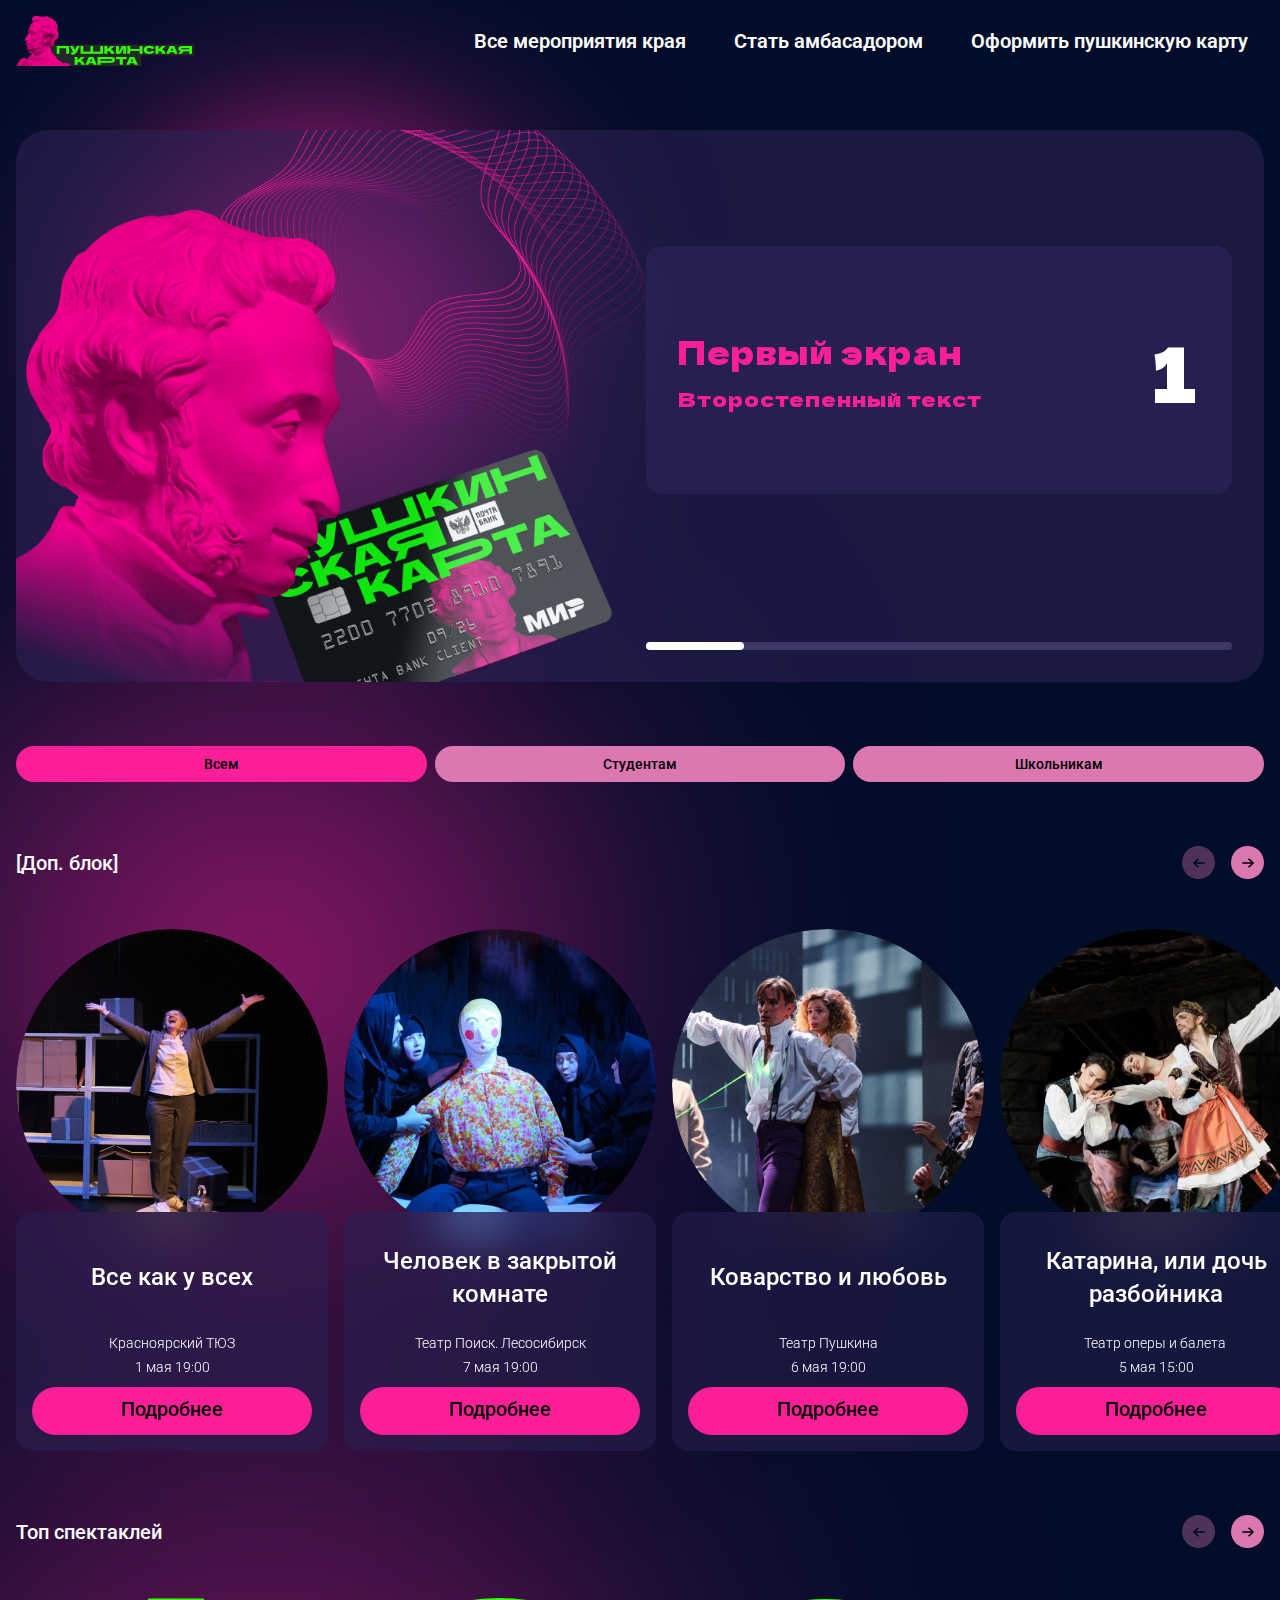
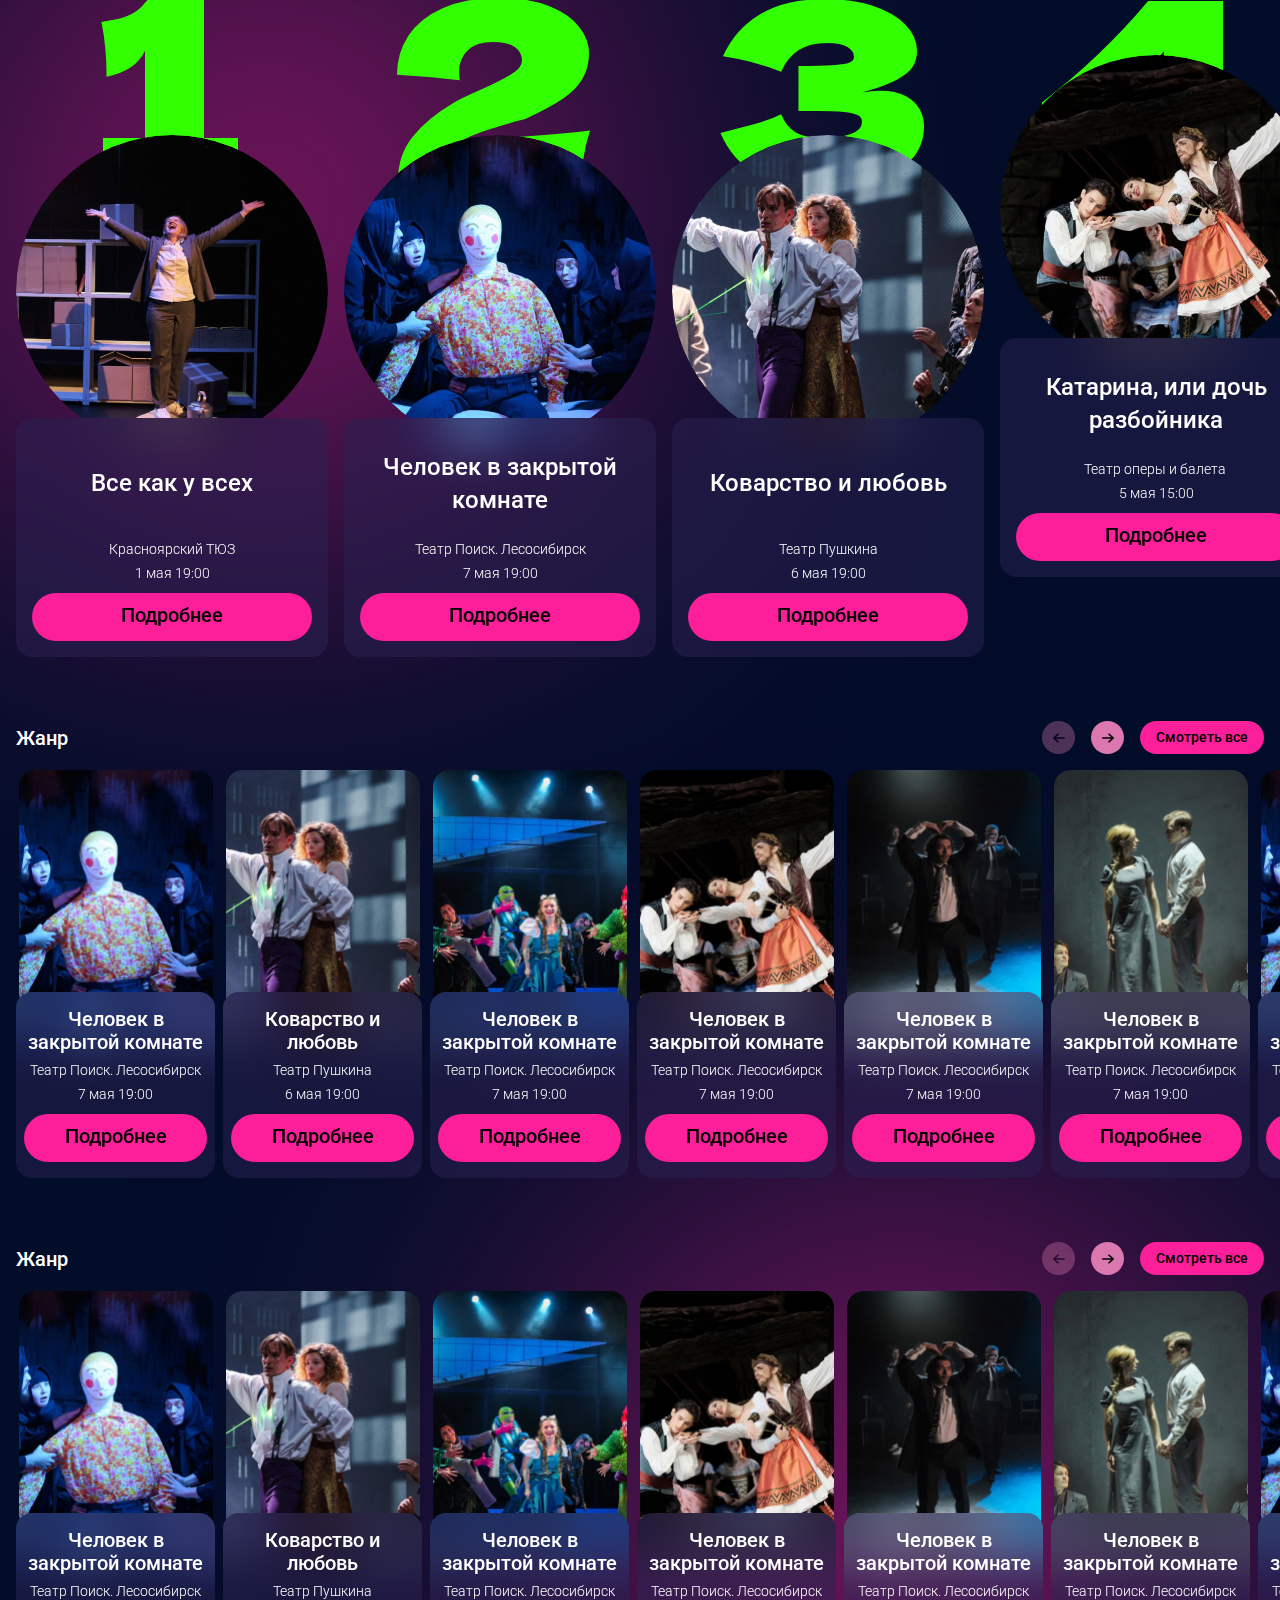
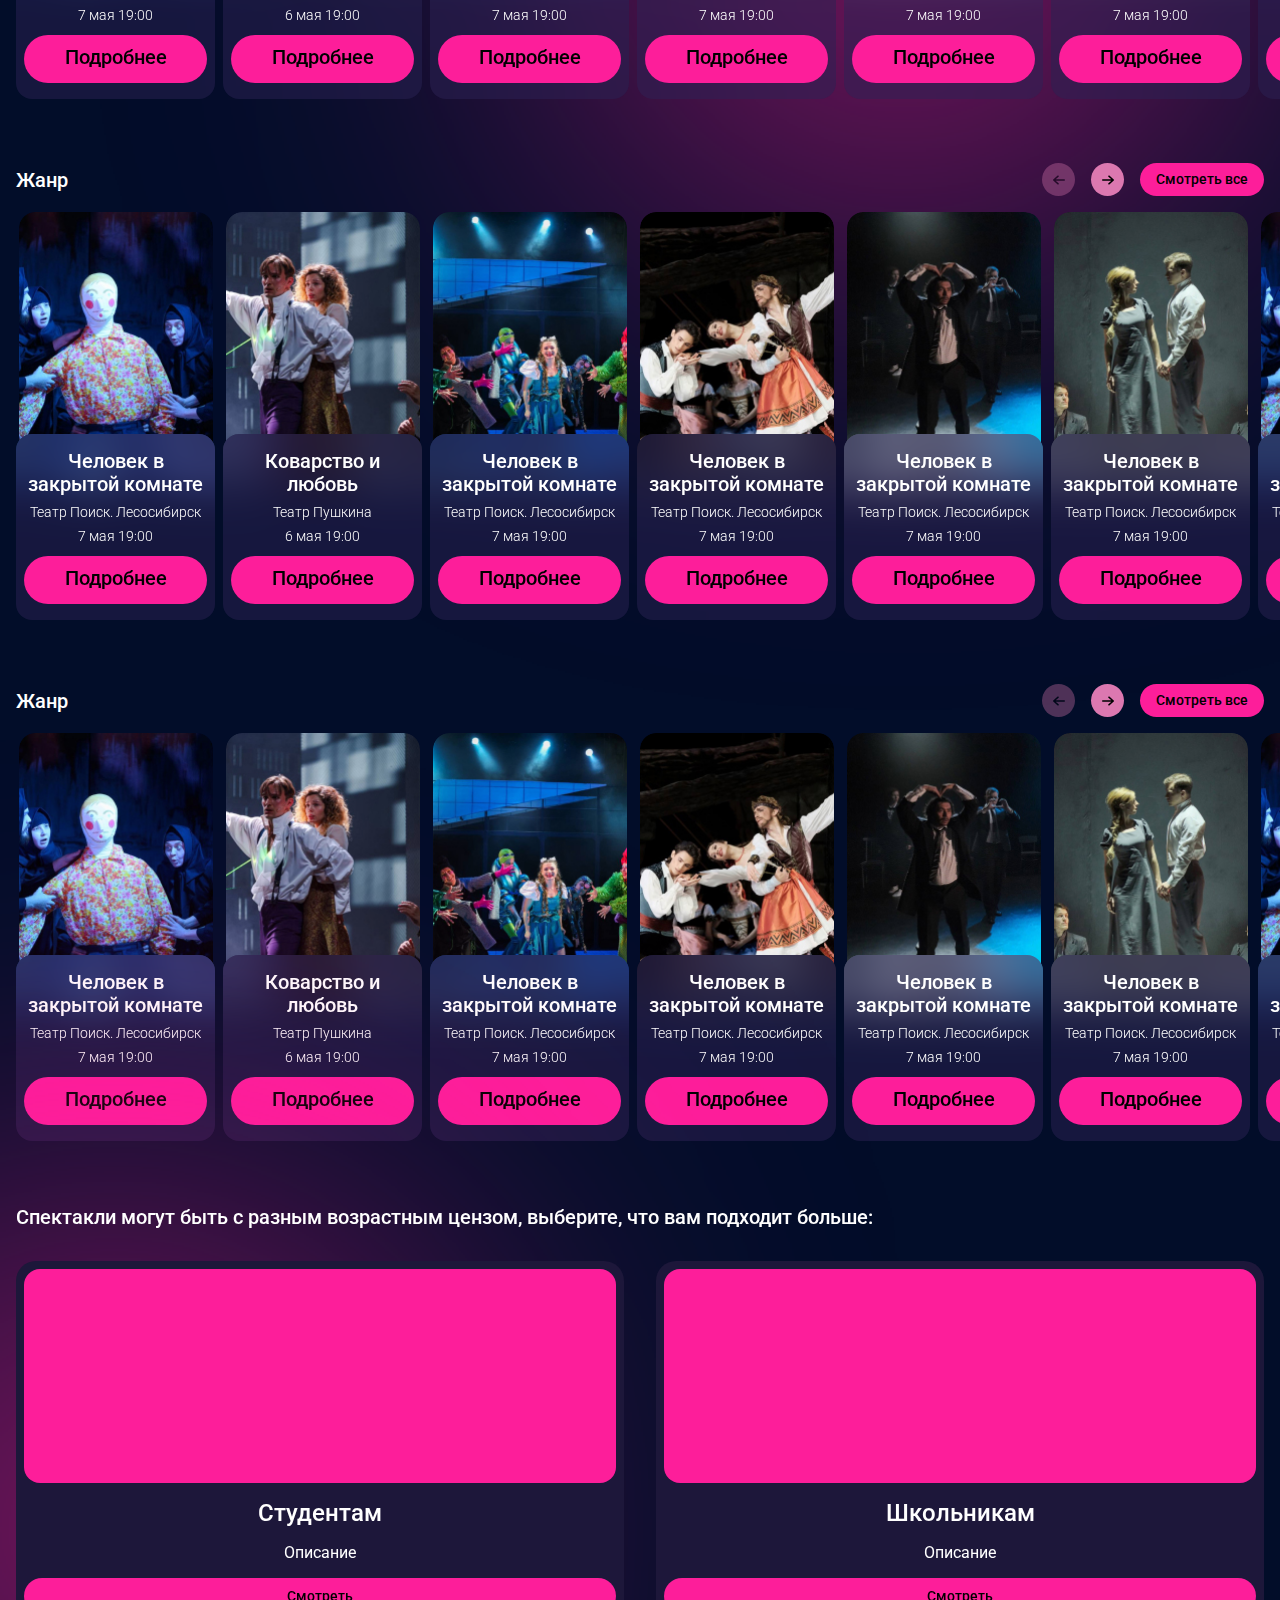
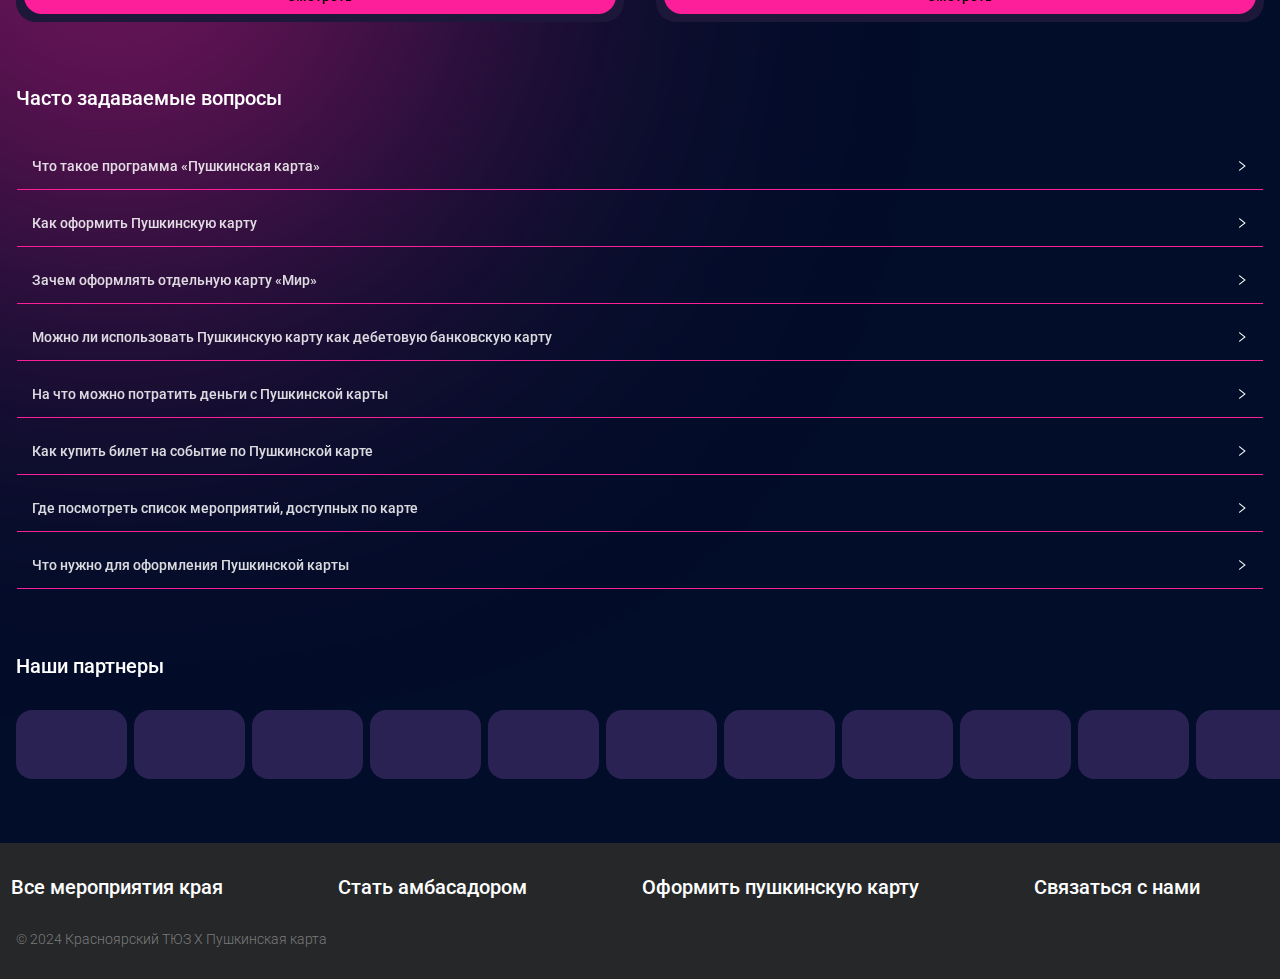
==== commit 67261686: "Update" ====
--- a/index.html
+++ b/index.html
@@ -4572,13 +4572,13 @@
 			<footer>
 				<div class="cont">
 					<div class="menu">
-						<div><button class="btn">Все мероприятия края</button></div>
-
-						<div><button class="btn">Стать амбасадором</button></div>
-
-						<div><button class="btn">Оформить пушкинскую карту</button></div>
-
-						<div><button class="btn">Связаться с нами</button></div>
+						<div><a href="/" class="btn">Все мероприятия края</a></div>
+
+						<div><a href="/" class="btn">Стать амбасадором</a></div>
+
+						<div><a href="/" class="btn">Оформить пушкинскую карту</a></div>
+
+						<div><a href="/" class="btn">Связаться с нами</a></div>
 					</div>
 
 					<div class="copyright">&copy; 2024 Красноярский ТЮЗ X Пушкинская карта</div>
--- a/css/styles.css
+++ b/css/styles.css
@@ -636,7 +636,7 @@
 
 header .mob_menu_btn
 {
-    display: flex;
+    display: none;
     align-content: center;
     align-items: center;
     flex-wrap: wrap;
@@ -1208,7 +1208,14 @@
 
     height: 100%;
 
+    transition: 5.75s linear;
     pointer-events: none;
+}
+
+
+.main_slider .swiper-slide.active .img
+{
+    transform: scale(110%);
 }
 
 
@@ -2031,6 +2038,13 @@
 {
     font-size: 20px;
     font-weight: 500;
+
+    display: inline-block;
+
+    vertical-align: top;
+    text-decoration: none;
+
+    color: currentColor;
 }
 
 
